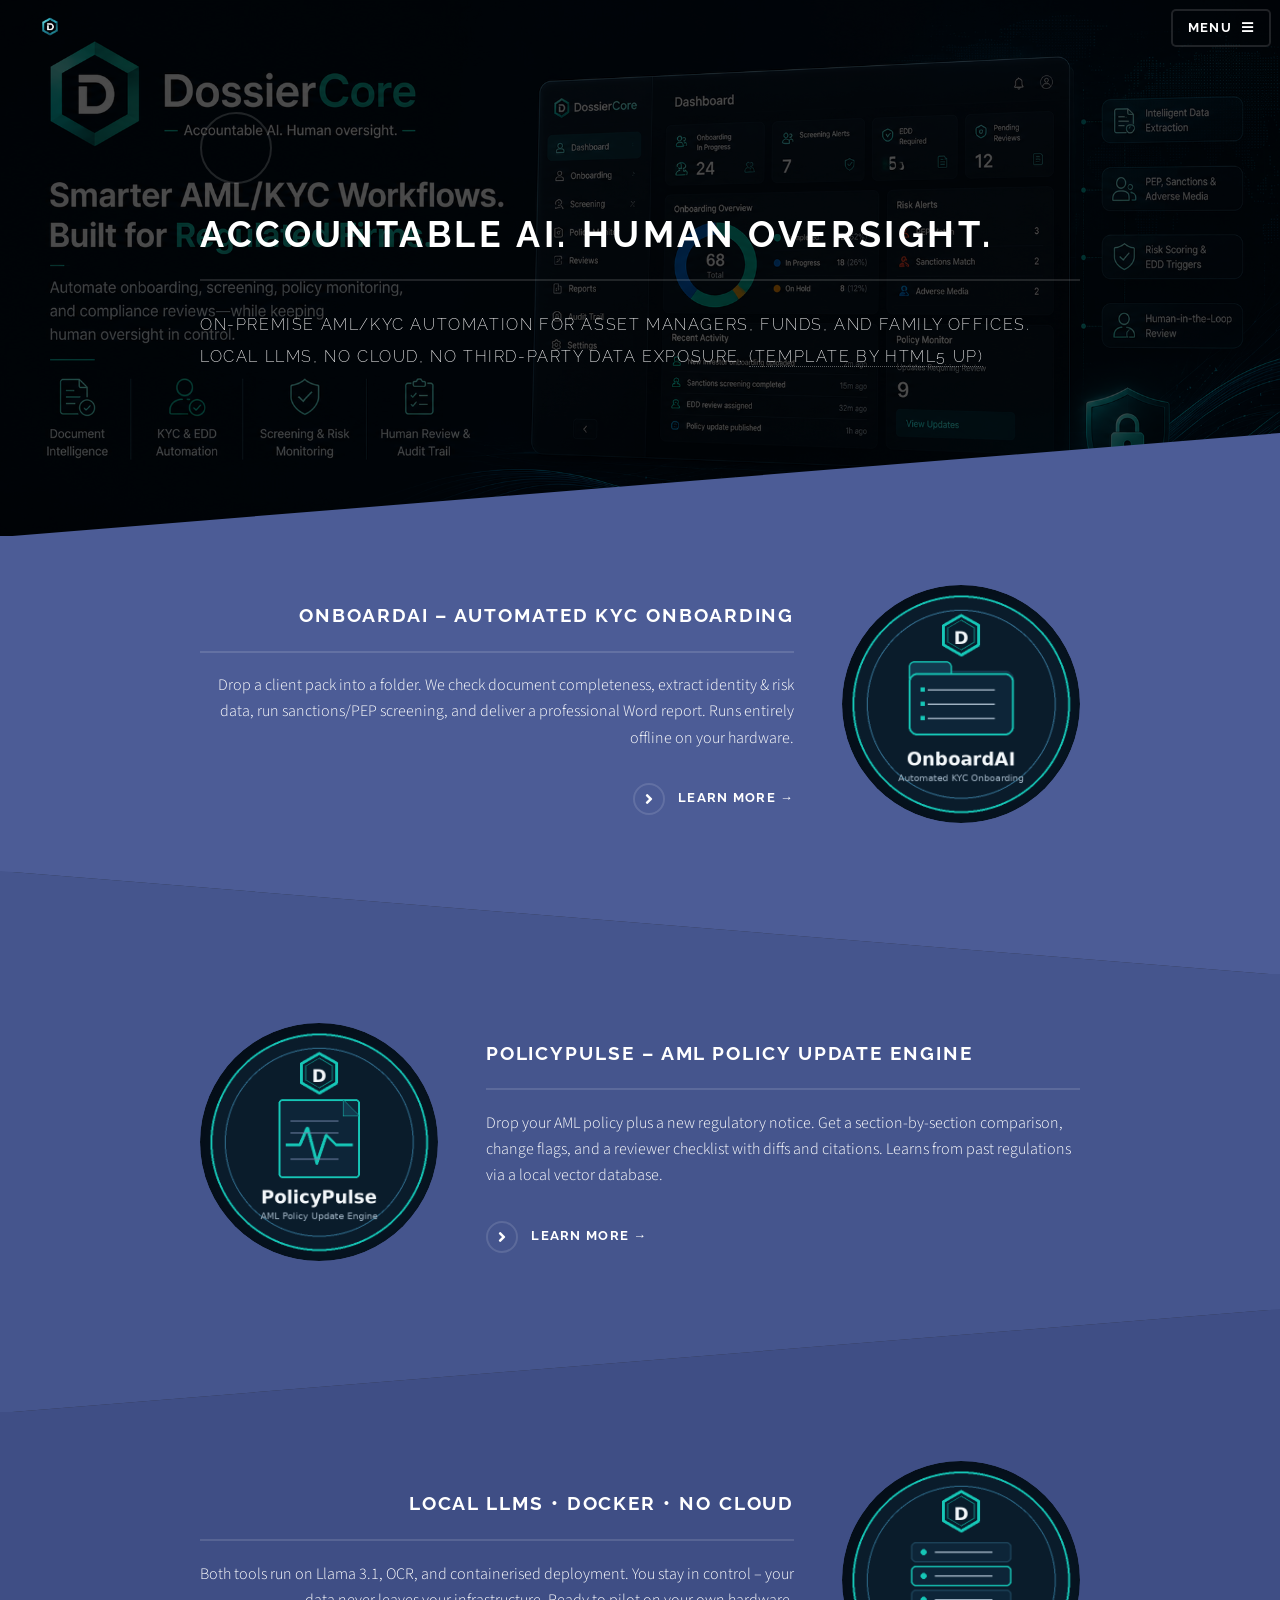
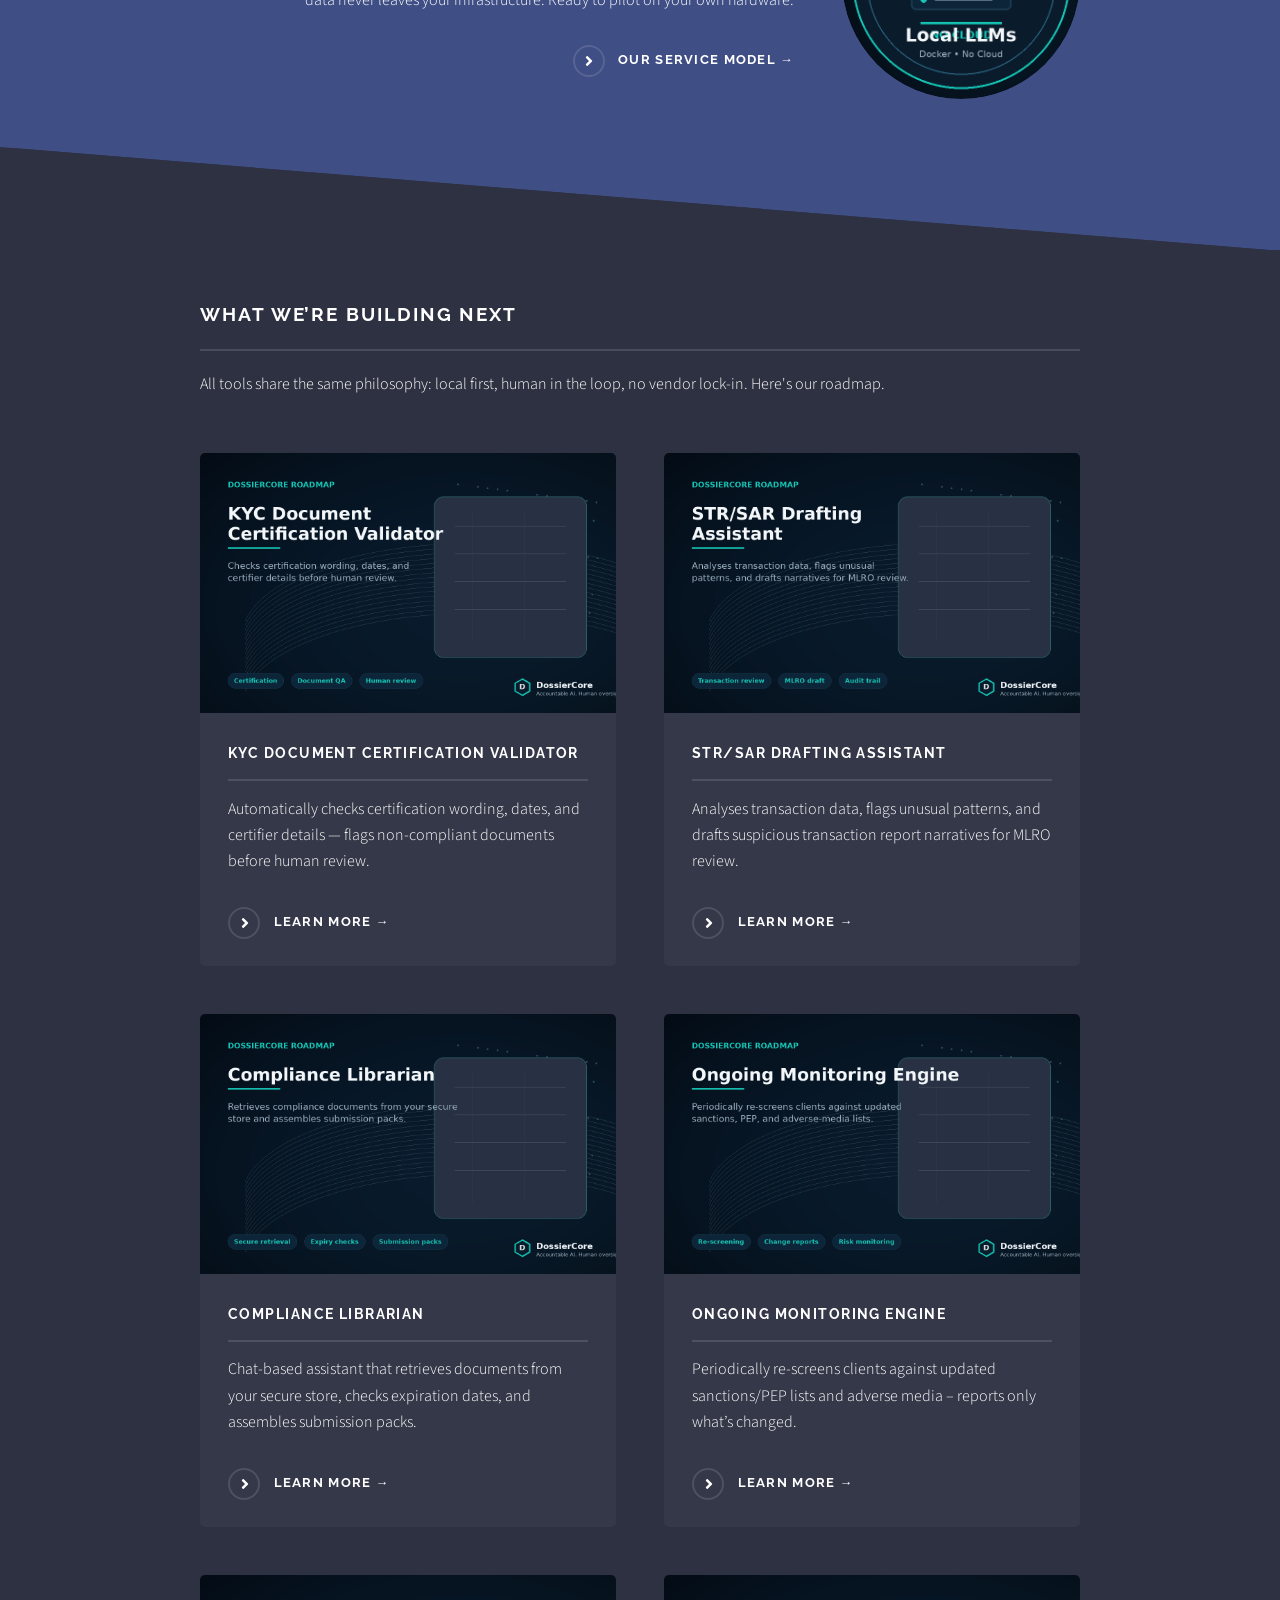
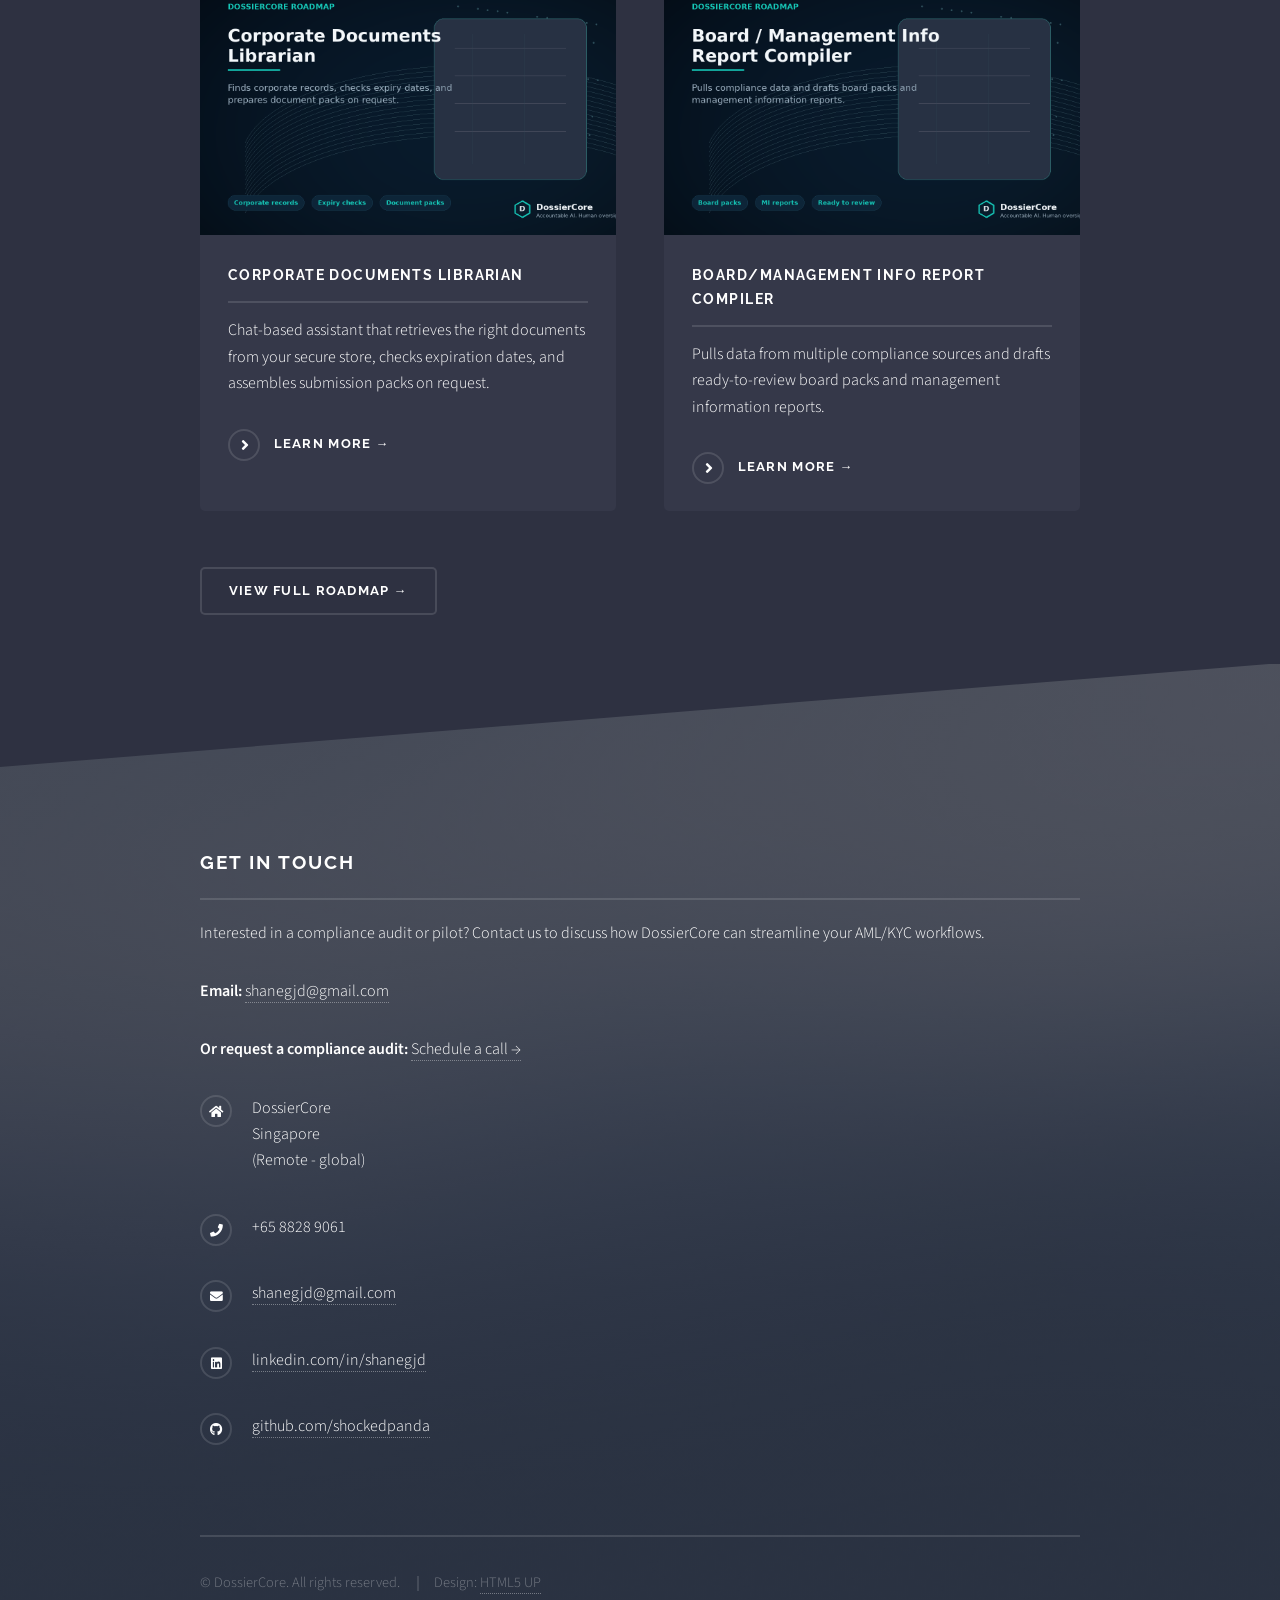
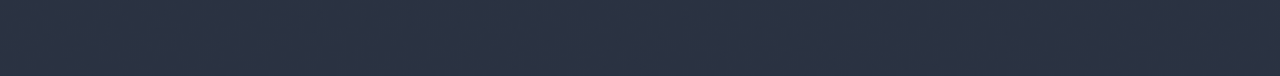
==== index.html @ 12f06e2b "added services, roadmap & images" ====
<!DOCTYPE HTML>
<!--
	Solid State by HTML5 UP
	html5up.net | @ajlkn
	Free for personal and commercial use under the CCA 3.0 license (html5up.net/license)
-->
<html>
	<head>
		<title>DossierCore – On‑Premise AML/KYC Compliance Automation</title>
		<meta charset="utf-8" />
		<meta name="viewport" content="width=device-width, initial-scale=1, user-scalable=no" />
		<link rel="stylesheet" href="assets/css/main.css" />
		<noscript><link rel="stylesheet" href="assets/css/noscript.css" /></noscript>
	</head>
	<body class="is-preload">

		<!-- Page Wrapper -->
			<div id="page-wrapper">

				<!-- Header -->
					<header id="header" class="alt">
						<h1>
							<a href="index.html">
								<img src="images/logo.png" alt="DossierCore" style="height: 40px; width: auto; vertical-align: middle;" />
							</a>
							</h1>
						<nav>
							<a href="#menu">Menu</a>
						</nav>
					</header>

				<!-- Menu -->
					<nav id="menu">
						<div class="inner">
							<h2>Menu</h2>
							<ul class="links">
								<li><a href="index.html">Home</a></li>
								<li><a href="generic.html">Generic</a></li>
								<li><a href="elements.html">Elements</a></li>
							</ul>
							<a href="#" class="close">Close</a>
						</div>
					</nav>

				<!-- Banner -->
					<section id="banner">
						<div class="inner">
							<div class="logo"><span class="icon fa-shield-alt"></span></div>
							<h2>Accountable AI. Human oversight.</h2>
							<p>On‑premise AML/KYC automation for asset managers, funds, and family offices. Local LLMs, no cloud, no third‑party data exposure. <a href="http://html5up.net">(Template by HTML5 UP)</a></p>
						</div>
					</section>

				<!-- Wrapper -->
					<section id="wrapper">

						<!-- One -->
							<section id="one" class="wrapper spotlight style1">
								<div class="inner">
									<a href="#" class="image"><img src="images/pic01.jpg" alt="" /></a>
									<div class="content">
										<h2 class="major">OnboardAI – Automated KYC Onboarding</h2>
										<p>Drop a client pack into a folder. We check document completeness, extract identity & risk data, run sanctions/PEP screening, and deliver a professional Word report. Runs entirely offline on your hardware.</p>
										<a href="#" class="special">Learn more →</a>
									</div>
								</div>
							</section>

						<!-- Two -->
							<section id="two" class="wrapper alt spotlight style2">
								<div class="inner">
									<a href="#" class="image"><img src="images/pic02.jpg" alt="" /></a>
									<div class="content">
										<h2 class="major">PolicyPulse – AML Policy Update Engine</h2>
										<p>Drop your AML policy plus a new regulatory notice. Get a section‑by‑section comparison, change flags, and a reviewer checklist with diffs and citations. Learns from past regulations via a local vector database.</p>
										<a href="#" class="special">Learn more →</a>
									</div>
								</div>
							</section>

						<!-- Three -->
							<section id="three" class="wrapper spotlight style3">
								<div class="inner">
									<a href="#" class="image"><img src="images/pic03.jpg" alt="" /></a>
									<div class="content">
										<h2 class="major">Local LLMs • Docker • No Cloud</h2>
										<p>Both tools run on Llama 3.1, OCR, and containerised deployment. You stay in control – your data never leaves your infrastructure. Ready to pilot on your own hardware.</p>
										<a href="#" class="special">Our service model →</a>
									</div>
								</div>
							</section>

						<!-- Four -->
							<section id="four" class="wrapper alt style1">
								<div class="inner">
									<h2 class="major">What we’re building next</h2>
									<p>All tools share the same philosophy: local first, human in the loop, no vendor lock‑in. Here's our roadmap.</p>
									<section class="features">
										<article>
											<a href="#" class="image"><img src="images/pic04.jpg" alt="KYC validator" /></a>
											<h3 class="major">KYC Document Certification Validator</h3>
											<p>Automatically checks certification wording, dates, and certifier details — flags non‑compliant documents before human review.</p>
											<a href="#" class="special">Learn more →</a>
										</article>
										<article>
											<a href="#" class="image"><img src="images/pic05.jpg" alt="STR assistant" /></a>
											<h3 class="major">STR/SAR Drafting Assistant</h3>
											<p>Analyses transaction data, flags unusual patterns, and drafts suspicious transaction report narratives for MLRO review.</p>
											<a href="#" class="special">Learn more →</a>
										</article>
										<article>
											<a href="#" class="image"><img src="images/pic06.jpg" alt="Compliance Librarian" /></a>
											<h3 class="major">Compliance Librarian</h3>
											<p>Chat‑based assistant that retrieves documents from your secure store, checks expiration dates, and assembles submission packs.</p>
											<a href="#" class="special">Learn more →</a>
										</article>
										<article>
											<a href="#" class="image"><img src="images/pic07.jpg" alt="Ongoing Monitoring" /></a>
											<h3 class="major">Ongoing Monitoring Engine</h3>
											<p>Periodically re‑screens clients against updated sanctions/PEP lists and adverse media – reports only what’s changed.</p>
											<a href="#" class="special">Learn more →</a>
										</article>
										<article>
											<a href="#" class="image"><img src="images/pic08.jpg" alt="Corporate Documents Librarian" /></a>
											<h3 class="major">Corporate Documents Librarian</h3>
											<p>Chat‑based assistant that retrieves the right documents from your secure store, checks expiration dates, and assembles submission packs on request.</p>
											<a href="#" class="special">Learn more →</a>
										</article>	
										<article>
											<a href="#" class="image"><img src="images/pic09.jpg" alt="Board/Management Info Report Compiler" /></a>
											<h3 class="major">Board/Management Info Report Compiler</h3>
											<p>Pulls data from multiple compliance sources and drafts ready‑to‑review board packs and management information reports.</p>
											<a href="#" class="special">Learn more →</a>
										</article>
									</section>
									<ul class="actions">
										<li><a href="roadmap.html" class="button">View full roadmap →</a></li>
									</ul>
								</div>
							</section>

					</section>

				<!-- Footer -->
					<section id="footer">
						<div class="inner">
							<h2 class="major">Get in touch</h2>
							<p>Interested in a compliance audit or pilot? Contact us to discuss how DossierCore can streamline your AML/KYC workflows.</p>
							
							<p><strong>Email:</strong> <a href="mailto:shanegjd@gmail.com">shanegjd@gmail.com</a></p>
							<p><strong>Or request a compliance audit:</strong> <a href="#">Schedule a call →</a></p>
							
							<ul class="contact">
								<li class="icon solid fa-home">
									DossierCore<br />
									Singapore<br />
									(Remote - global)
								</li>
								<li class="icon solid fa-phone">+65 8828 9061</li>
								<li class="icon solid fa-envelope"><a href="mailto:shanegjd@gmail.com">shanegjd@gmail.com</a></li>
								<li class="icon brands fa-linkedin"><a href="https://linkedin.com/in/shanegjd">linkedin.com/in/shanegjd</a></li>
								<li class="icon brands fa-github"><a href="https://github.com/shockedpanda">github.com/shockedpanda</a></li>
							</ul>
							
							<ul class="copyright">
								<li>&copy; DossierCore. All rights reserved.</li>
								<li>Design: <a href="http://html5up.net">HTML5 UP</a></li>
							</ul>
						</div>
					</section>

			</div>

		<!-- Scripts -->
			<script src="assets/js/jquery.min.js"></script>
			<script src="assets/js/jquery.scrollex.min.js"></script>
			<script src="assets/js/browser.min.js"></script>
			<script src="assets/js/breakpoints.min.js"></script>
			<script src="assets/js/util.js"></script>
			<script src="assets/js/main.js"></script>

	</body>
</html>
---- assets/css/main.css ----
@import url(fontawesome-all.min.css);
@import url("https://fonts.googleapis.com/css?family=Raleway:200,700|Source+Sans+Pro:300,600,300italic,600italic");

/*
	Solid State by HTML5 UP
	html5up.net | @ajlkn
	Free for personal and commercial use under the CCA 3.0 license (html5up.net/license)
*/

html, body, div, span, applet, object,
iframe, h1, h2, h3, h4, h5, h6, p, blockquote,
pre, a, abbr, acronym, address, big, cite,
code, del, dfn, em, img, ins, kbd, q, s, samp,
small, strike, strong, sub, sup, tt, var, b,
u, i, center, dl, dt, dd, ol, ul, li, fieldset,
form, label, legend, table, caption, tbody,
tfoot, thead, tr, th, td, article, aside,
canvas, details, embed, figure, figcaption,
footer, header, hgroup, menu, nav, output, ruby,
section, summary, time, mark, audio, video {
	margin: 0;
	padding: 0;
	border: 0;
	font-size: 100%;
	font: inherit;
	vertical-align: baseline;}

article, aside, details, figcaption, figure,
footer, header, hgroup, menu, nav, section {
	display: block;}

body {
	line-height: 1;
}

ol, ul {
	list-style: none;
}

blockquote, q {
	quotes: none;
}

	blockquote:before, blockquote:after, q:before, q:after {
		content: '';
		content: none;
	}

table {
	border-collapse: collapse;
	border-spacing: 0;
}

body {
	-webkit-text-size-adjust: none;
}

mark {
	background-color: transparent;
	color: inherit;
}

input::-moz-focus-inner {
	border: 0;
	padding: 0;
}

input, select, textarea {
	-moz-appearance: none;
	-webkit-appearance: none;
	-ms-appearance: none;
	appearance: none;
}

/* Basic */

	@-ms-viewport {
		width: device-width;
	}

	body {
		-ms-overflow-style: scrollbar;
	}

	@media screen and (max-width: 480px) {

		html, body {
			min-width: 320px;
		}

	}

	html {
		box-sizing: border-box;
	}

	*, *:before, *:after {
		box-sizing: inherit;
	}

	body {
		background-color: #2e3141;
		background-image: linear-gradient(to top, rgba(46, 49, 65, 0.8), rgba(46, 49, 65, 0.8)), url("../../images/bg.jpg");
		background-size: auto,
 cover;
		background-attachment: fixed,
 fixed;
		background-position: center,
 center;
	}

		body.is-preload *, body.is-preload *:before, body.is-preload *:after {
			-moz-animation: none !important;
			-webkit-animation: none !important;
			-ms-animation: none !important;
			animation: none !important;
			-moz-transition: none !important;
			-webkit-transition: none !important;
			-ms-transition: none !important;
			transition: none !important;
		}

/* Type */

	body, input, select, textarea {
		color: #ffffff;
		font-family: "Source Sans Pro", Helvetica, sans-serif;
		font-size: 16.5pt;
		font-weight: 300;
		line-height: 1.65;
	}

		@media screen and (max-width: 1680px) {

			body, input, select, textarea {
				font-size: 13pt;
			}

		}

		@media screen and (max-width: 1280px) {

			body, input, select, textarea {
				font-size: 12pt;
			}

		}

		@media screen and (max-width: 980px) {

			body, input, select, textarea {
				font-size: 12pt;
			}

		}

		@media screen and (max-width: 736px) {

			body, input, select, textarea {
				font-size: 12pt;
			}

		}

		@media screen and (max-width: 480px) {

			body, input, select, textarea {
				font-size: 12pt;
			}

		}

	a {
		-moz-transition: color 0.2s ease-in-out, border-bottom-color 0.2s ease-in-out;
		-webkit-transition: color 0.2s ease-in-out, border-bottom-color 0.2s ease-in-out;
		-ms-transition: color 0.2s ease-in-out, border-bottom-color 0.2s ease-in-out;
		transition: color 0.2s ease-in-out, border-bottom-color 0.2s ease-in-out;
		border-bottom: dotted 1px rgba(255, 255, 255, 0.35);
		color: #ffffff;
		text-decoration: none;
	}

		a:hover {
			border-bottom-color: transparent;
			color: #ffffff !important;
		}

		a.special:not(.button) {
			text-decoration: none;
			border-bottom: 0;
			display: block;
			font-family: Raleway, Helvetica, sans-serif;
			font-size: 0.8em;
			font-weight: 700;
			letter-spacing: 0.1em;
			margin: 0 0 2em 0;
			text-transform: uppercase;
		}

			a.special:not(.button):before {
				-moz-osx-font-smoothing: grayscale;
				-webkit-font-smoothing: antialiased;
				display: inline-block;
				font-style: normal;
				font-variant: normal;
				text-rendering: auto;
				line-height: 1;
				text-transform: none !important;
				font-family: 'Font Awesome 5 Free';
				font-weight: 900;
			}

			a.special:not(.button):before {
				-moz-transition: background-color 0.2s ease-in-out;
				-webkit-transition: background-color 0.2s ease-in-out;
				-ms-transition: background-color 0.2s ease-in-out;
				transition: background-color 0.2s ease-in-out;
				border-radius: 100%;
				border: solid 2px rgba(255, 255, 255, 0.125);
				content: '\f105';
				display: inline-block;
				font-size: 1.25em;
				height: 2em;
				line-height: 1.75em;
				margin-right: 0.85em;
				text-align: center;
				text-indent: 0.15em;
				vertical-align: middle;
				width: 2em;
			}

			a.special:not(.button):hover:before {
				background-color: rgba(255, 255, 255, 0.025);
			}

			a.special:not(.button):active:before {
				background-color: rgba(255, 255, 255, 0.075);
			}

	strong, b {
		color: #ffffff;
		font-weight: 600;
	}

	em, i {
		font-style: italic;
	}

	p {
		margin: 0 0 2em 0;
	}

	h1, h2, h3, h4, h5, h6 {
		color: #ffffff;
		font-family: Raleway, Helvetica, sans-serif;
		font-weight: 700;
		letter-spacing: 0.1em;
		margin: 0 0 1em 0;
		text-transform: uppercase;
	}

		h1 a, h2 a, h3 a, h4 a, h5 a, h6 a {
			color: inherit;
			text-decoration: none;
			border-bottom: 0;
		}

		h1 span, h2 span, h3 span, h4 span, h5 span, h6 span {
			font-weight: 200;
		}

		h1.major, h2.major, h3.major, h4.major, h5.major, h6.major {
			padding-bottom: 1em;
			border-bottom: solid 2px rgba(255, 255, 255, 0.125);
		}

	h2 {
		font-size: 1.2em;
	}

	h3 {
		font-size: 0.9em;
	}

	h4 {
		font-size: 0.7em;
	}

	h5 {
		font-size: 0.7em;
	}

	h6 {
		font-size: 0.7em;
	}

	@media screen and (max-width: 736px) {

		h2 {
			font-size: 1em;
		}

		h3 {
			font-size: 0.8em;
		}

	}

	sub {
		font-size: 0.8em;
		position: relative;
		top: 0.5em;
	}

	sup {
		font-size: 0.8em;
		position: relative;
		top: -0.5em;
	}

	blockquote {
		border-left: solid 4px rgba(255, 255, 255, 0.125);
		font-style: italic;
		margin: 0 0 2em 0;
		padding: 0.5em 0 0.5em 2em;
	}

	code {
		background: rgba(255, 255, 255, 0.025);
		border-radius: 5px;
		border: solid 2px rgba(255, 255, 255, 0.125);
		font-family: "Courier New", monospace;
		font-size: 0.9em;
		margin: 0 0.25em;
		padding: 0.25em 0.65em;
	}

	pre {
		-webkit-overflow-scrolling: touch;
		font-family: "Courier New", monospace;
		font-size: 0.9em;
		margin: 0 0 2em 0;
	}

		pre code {
			display: block;
			line-height: 1.75em;
			padding: 1em 1.5em;
			overflow-x: auto;
		}

	hr {
		border: 0;
		border-bottom: solid 2px rgba(255, 255, 255, 0.125);
		margin: 2.5em 0;
	}

		hr.major {
			margin: 4em 0;
		}

	.align-left {
		text-align: left;
	}

	.align-center {
		text-align: center;
	}

	.align-right {
		text-align: right;
	}

/* Row */

	.row {
		display: flex;
		flex-wrap: wrap;
		box-sizing: border-box;
		align-items: stretch;
	}

		.row > * {
			box-sizing: border-box;
		}

		.row.gtr-uniform > * > :last-child {
			margin-bottom: 0;
		}

		.row.aln-left {
			justify-content: flex-start;
		}

		.row.aln-center {
			justify-content: center;
		}

		.row.aln-right {
			justify-content: flex-end;
		}

		.row.aln-top {
			align-items: flex-start;
		}

		.row.aln-middle {
			align-items: center;
		}

		.row.aln-bottom {
			align-items: flex-end;
		}

		.row > .imp {
			order: -1;
		}

		.row > .col-1 {
			width: 8.33333%;
		}

		.row > .off-1 {
			margin-left: 8.33333%;
		}

		.row > .col-2 {
			width: 16.66667%;
		}

		.row > .off-2 {
			margin-left: 16.66667%;
		}

		.row > .col-3 {
			width: 25%;
		}

		.row > .off-3 {
			margin-left: 25%;
		}

		.row > .col-4 {
			width: 33.33333%;
		}

		.row > .off-4 {
			margin-left: 33.33333%;
		}

		.row > .col-5 {
			width: 41.66667%;
		}

		.row > .off-5 {
			margin-left: 41.66667%;
		}

		.row > .col-6 {
			width: 50%;
		}

		.row > .off-6 {
			margin-left: 50%;
		}

		.row > .col-7 {
			width: 58.33333%;
		}

		.row > .off-7 {
			margin-left: 58.33333%;
		}

		.row > .col-8 {
			width: 66.66667%;
		}

		.row > .off-8 {
			margin-left: 66.66667%;
		}

		.row > .col-9 {
			width: 75%;
		}

		.row > .off-9 {
			margin-left: 75%;
		}

		.row > .col-10 {
			width: 83.33333%;
		}

		.row > .off-10 {
			margin-left: 83.33333%;
		}

		.row > .col-11 {
			width: 91.66667%;
		}

		.row > .off-11 {
			margin-left: 91.66667%;
		}

		.row > .col-12 {
			width: 100%;
		}

		.row > .off-12 {
			margin-left: 100%;
		}

		.row.gtr-0 {
			margin-top: 0;
			margin-left: 0em;
		}

			.row.gtr-0 > * {
				padding: 0 0 0 0em;
			}

			.row.gtr-0.gtr-uniform {
				margin-top: 0em;
			}

				.row.gtr-0.gtr-uniform > * {
					padding-top: 0em;
				}

		.row.gtr-25 {
			margin-top: 0;
			margin-left: -0.4375em;
		}

			.row.gtr-25 > * {
				padding: 0 0 0 0.4375em;
			}

			.row.gtr-25.gtr-uniform {
				margin-top: -0.4375em;
			}

				.row.gtr-25.gtr-uniform > * {
					padding-top: 0.4375em;
				}

		.row.gtr-50 {
			margin-top: 0;
			margin-left: -0.875em;
		}

			.row.gtr-50 > * {
				padding: 0 0 0 0.875em;
			}

			.row.gtr-50.gtr-uniform {
				margin-top: -0.875em;
			}

				.row.gtr-50.gtr-uniform > * {
					padding-top: 0.875em;
				}

		.row {
			margin-top: 0;
			margin-left: -1.75em;
		}

			.row > * {
				padding: 0 0 0 1.75em;
			}

			.row.gtr-uniform {
				margin-top: -1.75em;
			}

				.row.gtr-uniform > * {
					padding-top: 1.75em;
				}

		.row.gtr-150 {
			margin-top: 0;
			margin-left: -2.625em;
		}

			.row.gtr-150 > * {
				padding: 0 0 0 2.625em;
			}

			.row.gtr-150.gtr-uniform {
				margin-top: -2.625em;
			}

				.row.gtr-150.gtr-uniform > * {
					padding-top: 2.625em;
				}

		.row.gtr-200 {
			margin-top: 0;
			margin-left: -3.5em;
		}

			.row.gtr-200 > * {
				padding: 0 0 0 3.5em;
			}

			.row.gtr-200.gtr-uniform {
				margin-top: -3.5em;
			}

				.row.gtr-200.gtr-uniform > * {
					padding-top: 3.5em;
				}

		@media screen and (max-width: 1680px) {

			.row {
				display: flex;
				flex-wrap: wrap;
				box-sizing: border-box;
				align-items: stretch;
			}

				.row > * {
					box-sizing: border-box;
				}

				.row.gtr-uniform > * > :last-child {
					margin-bottom: 0;
				}

				.row.aln-left {
					justify-content: flex-start;
				}

				.row.aln-center {
					justify-content: center;
				}

				.row.aln-right {
					justify-content: flex-end;
				}

				.row.aln-top {
					align-items: flex-start;
				}

				.row.aln-middle {
					align-items: center;
				}

				.row.aln-bottom {
					align-items: flex-end;
				}

				.row > .imp-xlarge {
					order: -1;
				}

				.row > .col-1-xlarge {
					width: 8.33333%;
				}

				.row > .off-1-xlarge {
					margin-left: 8.33333%;
				}

				.row > .col-2-xlarge {
					width: 16.66667%;
				}

				.row > .off-2-xlarge {
					margin-left: 16.66667%;
				}

				.row > .col-3-xlarge {
					width: 25%;
				}

				.row > .off-3-xlarge {
					margin-left: 25%;
				}

				.row > .col-4-xlarge {
					width: 33.33333%;
				}

				.row > .off-4-xlarge {
					margin-left: 33.33333%;
				}

				.row > .col-5-xlarge {
					width: 41.66667%;
				}

				.row > .off-5-xlarge {
					margin-left: 41.66667%;
				}

				.row > .col-6-xlarge {
					width: 50%;
				}

				.row > .off-6-xlarge {
					margin-left: 50%;
				}

				.row > .col-7-xlarge {
					width: 58.33333%;
				}

				.row > .off-7-xlarge {
					margin-left: 58.33333%;
				}

				.row > .col-8-xlarge {
					width: 66.66667%;
				}

				.row > .off-8-xlarge {
					margin-left: 66.66667%;
				}

				.row > .col-9-xlarge {
					width: 75%;
				}

				.row > .off-9-xlarge {
					margin-left: 75%;
				}

				.row > .col-10-xlarge {
					width: 83.33333%;
				}

				.row > .off-10-xlarge {
					margin-left: 83.33333%;
				}

				.row > .col-11-xlarge {
					width: 91.66667%;
				}

				.row > .off-11-xlarge {
					margin-left: 91.66667%;
				}

				.row > .col-12-xlarge {
					width: 100%;
				}

				.row > .off-12-xlarge {
					margin-left: 100%;
				}

				.row.gtr-0 {
					margin-top: 0;
					margin-left: 0em;
				}

					.row.gtr-0 > * {
						padding: 0 0 0 0em;
					}

					.row.gtr-0.gtr-uniform {
						margin-top: 0em;
					}

						.row.gtr-0.gtr-uniform > * {
							padding-top: 0em;
						}

				.row.gtr-25 {
					margin-top: 0;
					margin-left: -0.4375em;
				}

					.row.gtr-25 > * {
						padding: 0 0 0 0.4375em;
					}

					.row.gtr-25.gtr-uniform {
						margin-top: -0.4375em;
					}

						.row.gtr-25.gtr-uniform > * {
							padding-top: 0.4375em;
						}

				.row.gtr-50 {
					margin-top: 0;
					margin-left: -0.875em;
				}

					.row.gtr-50 > * {
						padding: 0 0 0 0.875em;
					}

					.row.gtr-50.gtr-uniform {
						margin-top: -0.875em;
					}

						.row.gtr-50.gtr-uniform > * {
							padding-top: 0.875em;
						}

				.row {
					margin-top: 0;
					margin-left: -1.75em;
				}

					.row > * {
						padding: 0 0 0 1.75em;
					}

					.row.gtr-uniform {
						margin-top: -1.75em;
					}

						.row.gtr-uniform > * {
							padding-top: 1.75em;
						}

				.row.gtr-150 {
					margin-top: 0;
					margin-left: -2.625em;
				}

					.row.gtr-150 > * {
						padding: 0 0 0 2.625em;
					}

					.row.gtr-150.gtr-uniform {
						margin-top: -2.625em;
					}

						.row.gtr-150.gtr-uniform > * {
							padding-top: 2.625em;
						}

				.row.gtr-200 {
					margin-top: 0;
					margin-left: -3.5em;
				}

					.row.gtr-200 > * {
						padding: 0 0 0 3.5em;
					}

					.row.gtr-200.gtr-uniform {
						margin-top: -3.5em;
					}

						.row.gtr-200.gtr-uniform > * {
							padding-top: 3.5em;
						}

		}

		@media screen and (max-width: 1280px) {

			.row {
				display: flex;
				flex-wrap: wrap;
				box-sizing: border-box;
				align-items: stretch;
			}

				.row > * {
					box-sizing: border-box;
				}

				.row.gtr-uniform > * > :last-child {
					margin-bottom: 0;
				}

				.row.aln-left {
					justify-content: flex-start;
				}

				.row.aln-center {
					justify-content: center;
				}

				.row.aln-right {
					justify-content: flex-end;
				}

				.row.aln-top {
					align-items: flex-start;
				}

				.row.aln-middle {
					align-items: center;
				}

				.row.aln-bottom {
					align-items: flex-end;
				}

				.row > .imp-large {
					order: -1;
				}

				.row > .col-1-large {
					width: 8.33333%;
				}

				.row > .off-1-large {
					margin-left: 8.33333%;
				}

				.row > .col-2-large {
					width: 16.66667%;
				}

				.row > .off-2-large {
					margin-left: 16.66667%;
				}

				.row > .col-3-large {
					width: 25%;
				}

				.row > .off-3-large {
					margin-left: 25%;
				}

				.row > .col-4-large {
					width: 33.33333%;
				}

				.row > .off-4-large {
					margin-left: 33.33333%;
				}

				.row > .col-5-large {
					width: 41.66667%;
				}

				.row > .off-5-large {
					margin-left: 41.66667%;
				}

				.row > .col-6-large {
					width: 50%;
				}

				.row > .off-6-large {
					margin-left: 50%;
				}

				.row > .col-7-large {
					width: 58.33333%;
				}

				.row > .off-7-large {
					margin-left: 58.33333%;
				}

				.row > .col-8-large {
					width: 66.66667%;
				}

				.row > .off-8-large {
					margin-left: 66.66667%;
				}

				.row > .col-9-large {
					width: 75%;
				}

				.row > .off-9-large {
					margin-left: 75%;
				}

				.row > .col-10-large {
					width: 83.33333%;
				}

				.row > .off-10-large {
					margin-left: 83.33333%;
				}

				.row > .col-11-large {
					width: 91.66667%;
				}

				.row > .off-11-large {
					margin-left: 91.66667%;
				}

				.row > .col-12-large {
					width: 100%;
				}

				.row > .off-12-large {
					margin-left: 100%;
				}

				.row.gtr-0 {
					margin-top: 0;
					margin-left: 0em;
				}

					.row.gtr-0 > * {
						padding: 0 0 0 0em;
					}

					.row.gtr-0.gtr-uniform {
						margin-top: 0em;
					}

						.row.gtr-0.gtr-uniform > * {
							padding-top: 0em;
						}

				.row.gtr-25 {
					margin-top: 0;
					margin-left: -0.4375em;
				}

					.row.gtr-25 > * {
						padding: 0 0 0 0.4375em;
					}

					.row.gtr-25.gtr-uniform {
						margin-top: -0.4375em;
					}

						.row.gtr-25.gtr-uniform > * {
							padding-top: 0.4375em;
						}

				.row.gtr-50 {
					margin-top: 0;
					margin-left: -0.875em;
				}

					.row.gtr-50 > * {
						padding: 0 0 0 0.875em;
					}

					.row.gtr-50.gtr-uniform {
						margin-top: -0.875em;
					}

						.row.gtr-50.gtr-uniform > * {
							padding-top: 0.875em;
						}

				.row {
					margin-top: 0;
					margin-left: -1.75em;
				}

					.row > * {
						padding: 0 0 0 1.75em;
					}

					.row.gtr-uniform {
						margin-top: -1.75em;
					}

						.row.gtr-uniform > * {
							padding-top: 1.75em;
						}

				.row.gtr-150 {
					margin-top: 0;
					margin-left: -2.625em;
				}

					.row.gtr-150 > * {
						padding: 0 0 0 2.625em;
					}

					.row.gtr-150.gtr-uniform {
						margin-top: -2.625em;
					}

						.row.gtr-150.gtr-uniform > * {
							padding-top: 2.625em;
						}

				.row.gtr-200 {
					margin-top: 0;
					margin-left: -3.5em;
				}

					.row.gtr-200 > * {
						padding: 0 0 0 3.5em;
					}

					.row.gtr-200.gtr-uniform {
						margin-top: -3.5em;
					}

						.row.gtr-200.gtr-uniform > * {
							padding-top: 3.5em;
						}

		}

		@media screen and (max-width: 980px) {

			.row {
				display: flex;
				flex-wrap: wrap;
				box-sizing: border-box;
				align-items: stretch;
			}

				.row > * {
					box-sizing: border-box;
				}

				.row.gtr-uniform > * > :last-child {
					margin-bottom: 0;
				}

				.row.aln-left {
					justify-content: flex-start;
				}

				.row.aln-center {
					justify-content: center;
				}

				.row.aln-right {
					justify-content: flex-end;
				}

				.row.aln-top {
					align-items: flex-start;
				}

				.row.aln-middle {
					align-items: center;
				}

				.row.aln-bottom {
					align-items: flex-end;
				}

				.row > .imp-medium {
					order: -1;
				}

				.row > .col-1-medium {
					width: 8.33333%;
				}

				.row > .off-1-medium {
					margin-left: 8.33333%;
				}

				.row > .col-2-medium {
					width: 16.66667%;
				}

				.row > .off-2-medium {
					margin-left: 16.66667%;
				}

				.row > .col-3-medium {
					width: 25%;
				}

				.row > .off-3-medium {
					margin-left: 25%;
				}

				.row > .col-4-medium {
					width: 33.33333%;
				}

				.row > .off-4-medium {
					margin-left: 33.33333%;
				}

				.row > .col-5-medium {
					width: 41.66667%;
				}

				.row > .off-5-medium {
					margin-left: 41.66667%;
				}

				.row > .col-6-medium {
					width: 50%;
				}

				.row > .off-6-medium {
					margin-left: 50%;
				}

				.row > .col-7-medium {
					width: 58.33333%;
				}

				.row > .off-7-medium {
					margin-left: 58.33333%;
				}

				.row > .col-8-medium {
					width: 66.66667%;
				}

				.row > .off-8-medium {
					margin-left: 66.66667%;
				}

				.row > .col-9-medium {
					width: 75%;
				}

				.row > .off-9-medium {
					margin-left: 75%;
				}

				.row > .col-10-medium {
					width: 83.33333%;
				}

				.row > .off-10-medium {
					margin-left: 83.33333%;
				}

				.row > .col-11-medium {
					width: 91.66667%;
				}

				.row > .off-11-medium {
					margin-left: 91.66667%;
				}

				.row > .col-12-medium {
					width: 100%;
				}

				.row > .off-12-medium {
					margin-left: 100%;
				}

				.row.gtr-0 {
					margin-top: 0;
					margin-left: 0em;
				}

					.row.gtr-0 > * {
						padding: 0 0 0 0em;
					}

					.row.gtr-0.gtr-uniform {
						margin-top: 0em;
					}

						.row.gtr-0.gtr-uniform > * {
							padding-top: 0em;
						}

				.row.gtr-25 {
					margin-top: 0;
					margin-left: -0.4375em;
				}

					.row.gtr-25 > * {
						padding: 0 0 0 0.4375em;
					}

					.row.gtr-25.gtr-uniform {
						margin-top: -0.4375em;
					}

						.row.gtr-25.gtr-uniform > * {
							padding-top: 0.4375em;
						}

				.row.gtr-50 {
					margin-top: 0;
					margin-left: -0.875em;
				}

					.row.gtr-50 > * {
						padding: 0 0 0 0.875em;
					}

					.row.gtr-50.gtr-uniform {
						margin-top: -0.875em;
					}

						.row.gtr-50.gtr-uniform > * {
							padding-top: 0.875em;
						}

				.row {
					margin-top: 0;
					margin-left: -1.75em;
				}

					.row > * {
						padding: 0 0 0 1.75em;
					}

					.row.gtr-uniform {
						margin-top: -1.75em;
					}

						.row.gtr-uniform > * {
							padding-top: 1.75em;
						}

				.row.gtr-150 {
					margin-top: 0;
					margin-left: -2.625em;
				}

					.row.gtr-150 > * {
						padding: 0 0 0 2.625em;
					}

					.row.gtr-150.gtr-uniform {
						margin-top: -2.625em;
					}

						.row.gtr-150.gtr-uniform > * {
							padding-top: 2.625em;
						}

				.row.gtr-200 {
					margin-top: 0;
					margin-left: -3.5em;
				}

					.row.gtr-200 > * {
						padding: 0 0 0 3.5em;
					}

					.row.gtr-200.gtr-uniform {
						margin-top: -3.5em;
					}

						.row.gtr-200.gtr-uniform > * {
							padding-top: 3.5em;
						}

		}

		@media screen and (max-width: 736px) {

			.row {
				display: flex;
				flex-wrap: wrap;
				box-sizing: border-box;
				align-items: stretch;
			}

				.row > * {
					box-sizing: border-box;
				}

				.row.gtr-uniform > * > :last-child {
					margin-bottom: 0;
				}

				.row.aln-left {
					justify-content: flex-start;
				}

				.row.aln-center {
					justify-content: center;
				}

				.row.aln-right {
					justify-content: flex-end;
				}

				.row.aln-top {
					align-items: flex-start;
				}

				.row.aln-middle {
					align-items: center;
				}

				.row.aln-bottom {
					align-items: flex-end;
				}

				.row > .imp-small {
					order: -1;
				}

				.row > .col-1-small {
					width: 8.33333%;
				}

				.row > .off-1-small {
					margin-left: 8.33333%;
				}

				.row > .col-2-small {
					width: 16.66667%;
				}

				.row > .off-2-small {
					margin-left: 16.66667%;
				}

				.row > .col-3-small {
					width: 25%;
				}

				.row > .off-3-small {
					margin-left: 25%;
				}

				.row > .col-4-small {
					width: 33.33333%;
				}

				.row > .off-4-small {
					margin-left: 33.33333%;
				}

				.row > .col-5-small {
					width: 41.66667%;
				}

				.row > .off-5-small {
					margin-left: 41.66667%;
				}

				.row > .col-6-small {
					width: 50%;
				}

				.row > .off-6-small {
					margin-left: 50%;
				}

				.row > .col-7-small {
					width: 58.33333%;
				}

				.row > .off-7-small {
					margin-left: 58.33333%;
				}

				.row > .col-8-small {
					width: 66.66667%;
				}

				.row > .off-8-small {
					margin-left: 66.66667%;
				}

				.row > .col-9-small {
					width: 75%;
				}

				.row > .off-9-small {
					margin-left: 75%;
				}

				.row > .col-10-small {
					width: 83.33333%;
				}

				.row > .off-10-small {
					margin-left: 83.33333%;
				}

				.row > .col-11-small {
					width: 91.66667%;
				}

				.row > .off-11-small {
					margin-left: 91.66667%;
				}

				.row > .col-12-small {
					width: 100%;
				}

				.row > .off-12-small {
					margin-left: 100%;
				}

				.row.gtr-0 {
					margin-top: 0;
					margin-left: 0em;
				}

					.row.gtr-0 > * {
						padding: 0 0 0 0em;
					}

					.row.gtr-0.gtr-uniform {
						margin-top: 0em;
					}

						.row.gtr-0.gtr-uniform > * {
							padding-top: 0em;
						}

				.row.gtr-25 {
					margin-top: 0;
					margin-left: -0.3125em;
				}

					.row.gtr-25 > * {
						padding: 0 0 0 0.3125em;
					}

					.row.gtr-25.gtr-uniform {
						margin-top: -0.3125em;
					}

						.row.gtr-25.gtr-uniform > * {
							padding-top: 0.3125em;
						}

				.row.gtr-50 {
					margin-top: 0;
					margin-left: -0.625em;
				}

					.row.gtr-50 > * {
						padding: 0 0 0 0.625em;
					}

					.row.gtr-50.gtr-uniform {
						margin-top: -0.625em;
					}

						.row.gtr-50.gtr-uniform > * {
							padding-top: 0.625em;
						}

				.row {
					margin-top: 0;
					margin-left: -1.25em;
				}

					.row > * {
						padding: 0 0 0 1.25em;
					}

					.row.gtr-uniform {
						margin-top: -1.25em;
					}

						.row.gtr-uniform > * {
							padding-top: 1.25em;
						}

				.row.gtr-150 {
					margin-top: 0;
					margin-left: -1.875em;
				}

					.row.gtr-150 > * {
						padding: 0 0 0 1.875em;
					}

					.row.gtr-150.gtr-uniform {
						margin-top: -1.875em;
					}

						.row.gtr-150.gtr-uniform > * {
							padding-top: 1.875em;
						}

				.row.gtr-200 {
					margin-top: 0;
					margin-left: -2.5em;
				}

					.row.gtr-200 > * {
						padding: 0 0 0 2.5em;
					}

					.row.gtr-200.gtr-uniform {
						margin-top: -2.5em;
					}

						.row.gtr-200.gtr-uniform > * {
							padding-top: 2.5em;
						}

		}

		@media screen and (max-width: 480px) {

			.row {
				display: flex;
				flex-wrap: wrap;
				box-sizing: border-box;
				align-items: stretch;
			}

				.row > * {
					box-sizing: border-box;
				}

				.row.gtr-uniform > * > :last-child {
					margin-bottom: 0;
				}

				.row.aln-left {
					justify-content: flex-start;
				}

				.row.aln-center {
					justify-content: center;
				}

				.row.aln-right {
					justify-content: flex-end;
				}

				.row.aln-top {
					align-items: flex-start;
				}

				.row.aln-middle {
					align-items: center;
				}

				.row.aln-bottom {
					align-items: flex-end;
				}

				.row > .imp-xsmall {
					order: -1;
				}

				.row > .col-1-xsmall {
					width: 8.33333%;
				}

				.row > .off-1-xsmall {
					margin-left: 8.33333%;
				}

				.row > .col-2-xsmall {
					width: 16.66667%;
				}

				.row > .off-2-xsmall {
					margin-left: 16.66667%;
				}

				.row > .col-3-xsmall {
					width: 25%;
				}

				.row > .off-3-xsmall {
					margin-left: 25%;
				}

				.row > .col-4-xsmall {
					width: 33.33333%;
				}

				.row > .off-4-xsmall {
					margin-left: 33.33333%;
				}

				.row > .col-5-xsmall {
					width: 41.66667%;
				}

				.row > .off-5-xsmall {
					margin-left: 41.66667%;
				}

				.row > .col-6-xsmall {
					width: 50%;
				}

				.row > .off-6-xsmall {
					margin-left: 50%;
				}

				.row > .col-7-xsmall {
					width: 58.33333%;
				}

				.row > .off-7-xsmall {
					margin-left: 58.33333%;
				}

				.row > .col-8-xsmall {
					width: 66.66667%;
				}

				.row > .off-8-xsmall {
					margin-left: 66.66667%;
				}

				.row > .col-9-xsmall {
					width: 75%;
				}

				.row > .off-9-xsmall {
					margin-left: 75%;
				}

				.row > .col-10-xsmall {
					width: 83.33333%;
				}

				.row > .off-10-xsmall {
					margin-left: 83.33333%;
				}

				.row > .col-11-xsmall {
					width: 91.66667%;
				}

				.row > .off-11-xsmall {
					margin-left: 91.66667%;
				}

				.row > .col-12-xsmall {
					width: 100%;
				}

				.row > .off-12-xsmall {
					margin-left: 100%;
				}

				.row.gtr-0 {
					margin-top: 0;
					margin-left: 0em;
				}

					.row.gtr-0 > * {
						padding: 0 0 0 0em;
					}

					.row.gtr-0.gtr-uniform {
						margin-top: 0em;
					}

						.row.gtr-0.gtr-uniform > * {
							padding-top: 0em;
						}

				.row.gtr-25 {
					margin-top: 0;
					margin-left: -0.3125em;
				}

					.row.gtr-25 > * {
						padding: 0 0 0 0.3125em;
					}

					.row.gtr-25.gtr-uniform {
						margin-top: -0.3125em;
					}

						.row.gtr-25.gtr-uniform > * {
							padding-top: 0.3125em;
						}

				.row.gtr-50 {
					margin-top: 0;
					margin-left: -0.625em;
				}

					.row.gtr-50 > * {
						padding: 0 0 0 0.625em;
					}

					.row.gtr-50.gtr-uniform {
						margin-top: -0.625em;
					}

						.row.gtr-50.gtr-uniform > * {
							padding-top: 0.625em;
						}

				.row {
					margin-top: 0;
					margin-left: -1.25em;
				}

					.row > * {
						padding: 0 0 0 1.25em;
					}

					.row.gtr-uniform {
						margin-top: -1.25em;
					}

						.row.gtr-uniform > * {
							padding-top: 1.25em;
						}

				.row.gtr-150 {
					margin-top: 0;
					margin-left: -1.875em;
				}

					.row.gtr-150 > * {
						padding: 0 0 0 1.875em;
					}

					.row.gtr-150.gtr-uniform {
						margin-top: -1.875em;
					}

						.row.gtr-150.gtr-uniform > * {
							padding-top: 1.875em;
						}

				.row.gtr-200 {
					margin-top: 0;
					margin-left: -2.5em;
				}

					.row.gtr-200 > * {
						padding: 0 0 0 2.5em;
					}

					.row.gtr-200.gtr-uniform {
						margin-top: -2.5em;
					}

						.row.gtr-200.gtr-uniform > * {
							padding-top: 2.5em;
						}

		}

		@media screen and (max-width: 360px) {

			.row {
				display: flex;
				flex-wrap: wrap;
				box-sizing: border-box;
				align-items: stretch;
			}

				.row > * {
					box-sizing: border-box;
				}

				.row.gtr-uniform > * > :last-child {
					margin-bottom: 0;
				}

				.row.aln-left {
					justify-content: flex-start;
				}

				.row.aln-center {
					justify-content: center;
				}

				.row.aln-right {
					justify-content: flex-end;
				}

				.row.aln-top {
					align-items: flex-start;
				}

				.row.aln-middle {
					align-items: center;
				}

				.row.aln-bottom {
					align-items: flex-end;
				}

				.row > .imp-xxsmall {
					order: -1;
				}

				.row > .col-1-xxsmall {
					width: 8.33333%;
				}

				.row > .off-1-xxsmall {
					margin-left: 8.33333%;
				}

				.row > .col-2-xxsmall {
					width: 16.66667%;
				}

				.row > .off-2-xxsmall {
					margin-left: 16.66667%;
				}

				.row > .col-3-xxsmall {
					width: 25%;
				}

				.row > .off-3-xxsmall {
					margin-left: 25%;
				}

				.row > .col-4-xxsmall {
					width: 33.33333%;
				}

				.row > .off-4-xxsmall {
					margin-left: 33.33333%;
				}

				.row > .col-5-xxsmall {
					width: 41.66667%;
				}

				.row > .off-5-xxsmall {
					margin-left: 41.66667%;
				}

				.row > .col-6-xxsmall {
					width: 50%;
				}

				.row > .off-6-xxsmall {
					margin-left: 50%;
				}

				.row > .col-7-xxsmall {
					width: 58.33333%;
				}

				.row > .off-7-xxsmall {
					margin-left: 58.33333%;
				}

				.row > .col-8-xxsmall {
					width: 66.66667%;
				}

				.row > .off-8-xxsmall {
					margin-left: 66.66667%;
				}

				.row > .col-9-xxsmall {
					width: 75%;
				}

				.row > .off-9-xxsmall {
					margin-left: 75%;
				}

				.row > .col-10-xxsmall {
					width: 83.33333%;
				}

				.row > .off-10-xxsmall {
					margin-left: 83.33333%;
				}

				.row > .col-11-xxsmall {
					width: 91.66667%;
				}

				.row > .off-11-xxsmall {
					margin-left: 91.66667%;
				}

				.row > .col-12-xxsmall {
					width: 100%;
				}

				.row > .off-12-xxsmall {
					margin-left: 100%;
				}

				.row.gtr-0 {
					margin-top: 0;
					margin-left: 0em;
				}

					.row.gtr-0 > * {
						padding: 0 0 0 0em;
					}

					.row.gtr-0.gtr-uniform {
						margin-top: 0em;
					}

						.row.gtr-0.gtr-uniform > * {
							padding-top: 0em;
						}

				.row.gtr-25 {
					margin-top: 0;
					margin-left: -0.3125em;
				}

					.row.gtr-25 > * {
						padding: 0 0 0 0.3125em;
					}

					.row.gtr-25.gtr-uniform {
						margin-top: -0.3125em;
					}

						.row.gtr-25.gtr-uniform > * {
							padding-top: 0.3125em;
						}

				.row.gtr-50 {
					margin-top: 0;
					margin-left: -0.625em;
				}

					.row.gtr-50 > * {
						padding: 0 0 0 0.625em;
					}

					.row.gtr-50.gtr-uniform {
						margin-top: -0.625em;
					}

						.row.gtr-50.gtr-uniform > * {
							padding-top: 0.625em;
						}

				.row {
					margin-top: 0;
					margin-left: -1.25em;
				}

					.row > * {
						padding: 0 0 0 1.25em;
					}

					.row.gtr-uniform {
						margin-top: -1.25em;
					}

						.row.gtr-uniform > * {
							padding-top: 1.25em;
						}

				.row.gtr-150 {
					margin-top: 0;
					margin-left: -1.875em;
				}

					.row.gtr-150 > * {
						padding: 0 0 0 1.875em;
					}

					.row.gtr-150.gtr-uniform {
						margin-top: -1.875em;
					}

						.row.gtr-150.gtr-uniform > * {
							padding-top: 1.875em;
						}

				.row.gtr-200 {
					margin-top: 0;
					margin-left: -2.5em;
				}

					.row.gtr-200 > * {
						padding: 0 0 0 2.5em;
					}

					.row.gtr-200.gtr-uniform {
						margin-top: -2.5em;
					}

						.row.gtr-200.gtr-uniform > * {
							padding-top: 2.5em;
						}

		}

/* Section/Article */

	section.special, article.special {
		text-align: center;
	}

/* Form */

	form {
		margin: 0 0 2em 0;
	}

		form > :last-child {
			margin-bottom: 0;
		}

		form > .fields {
			display: -moz-flex;
			display: -webkit-flex;
			display: -ms-flex;
			display: flex;
			-moz-flex-wrap: wrap;
			-webkit-flex-wrap: wrap;
			-ms-flex-wrap: wrap;
			flex-wrap: wrap;
			width: calc(100% + 3em);
			margin: -1.5em 0 2em -1.5em;
		}

			form > .fields > .field {
				-moz-flex-grow: 0;
				-webkit-flex-grow: 0;
				-ms-flex-grow: 0;
				flex-grow: 0;
				-moz-flex-shrink: 0;
				-webkit-flex-shrink: 0;
				-ms-flex-shrink: 0;
				flex-shrink: 0;
				padding: 1.5em 0 0 1.5em;
				width: calc(100% - 1.5em);
			}

				form > .fields > .field.half {
					width: calc(50% - 0.75em);
				}

				form > .fields > .field.third {
					width: calc(100%/3 - 0.5em);
				}

				form > .fields > .field.quarter {
					width: calc(25% - 0.375em);
				}

		@media screen and (max-width: 480px) {

			form > .fields {
				width: calc(100% + 3em);
				margin: -1.5em 0 2em -1.5em;
			}

				form > .fields > .field {
					padding: 1.5em 0 0 1.5em;
					width: calc(100% - 1.5em);
				}

					form > .fields > .field.half {
						width: calc(100% - 1.5em);
					}

					form > .fields > .field.third {
						width: calc(100% - 1.5em);
					}

					form > .fields > .field.quarter {
						width: calc(100% - 1.5em);
					}

		}

	label {
		color: #ffffff;
		display: block;
		font-family: Raleway, Helvetica, sans-serif;
		font-size: 0.8em;
		font-weight: 700;
		letter-spacing: 0.1em;
		margin: 0 0 0.7em 0;
		text-transform: uppercase;
	}

	input[type="text"],
	input[type="password"],
	input[type="email"],
	input[type="tel"],
	select,
	textarea {
		-moz-appearance: none;
		-webkit-appearance: none;
		-ms-appearance: none;
		appearance: none;
		background: rgba(255, 255, 255, 0.025);
		border-radius: 5px;
		border: none;
		border: solid 2px rgba(255, 255, 255, 0.125);
		color: inherit;
		display: block;
		outline: 0;
		padding: 0 1em;
		text-decoration: none;
		width: 100%;
	}

		input[type="text"]:invalid,
		input[type="password"]:invalid,
		input[type="email"]:invalid,
		input[type="tel"]:invalid,
		select:invalid,
		textarea:invalid {
			box-shadow: none;
		}

		input[type="text"]:focus,
		input[type="password"]:focus,
		input[type="email"]:focus,
		input[type="tel"]:focus,
		select:focus,
		textarea:focus {
			border-color: #5b6ba6;
		}

	select {
		background-image: url("data:image/svg+xml;charset=utf8,%3Csvg xmlns='http://www.w3.org/2000/svg' width='40' height='40' preserveAspectRatio='none' viewBox='0 0 40 40'%3E%3Cpath d='M9.4,12.3l10.4,10.4l10.4-10.4c0.2-0.2,0.5-0.4,0.9-0.4c0.3,0,0.6,0.1,0.9,0.4l3.3,3.3c0.2,0.2,0.4,0.5,0.4,0.9 c0,0.4-0.1,0.6-0.4,0.9L20.7,31.9c-0.2,0.2-0.5,0.4-0.9,0.4c-0.3,0-0.6-0.1-0.9-0.4L4.3,17.3c-0.2-0.2-0.4-0.5-0.4-0.9 c0-0.4,0.1-0.6,0.4-0.9l3.3-3.3c0.2-0.2,0.5-0.4,0.9-0.4S9.1,12.1,9.4,12.3z' fill='rgba(255, 255, 255, 0.125)' /%3E%3C/svg%3E");
		background-size: 1.25rem;
		background-repeat: no-repeat;
		background-position: calc(100% - 1rem) center;
		height: 2.75em;
		padding-right: 2.75em;
		text-overflow: ellipsis;
	}

		select option {
			color: #ffffff;
			background: #2e3141;
		}

		select:focus::-ms-value {
			background-color: transparent;
		}

		select::-ms-expand {
			display: none;
		}

	input[type="text"],
	input[type="password"],
	input[type="email"],
	select {
		height: 2.75em;
	}

	textarea {
		padding: 0.75em 1em;
	}

	input[type="checkbox"],
	input[type="radio"] {
		-moz-appearance: none;
		-webkit-appearance: none;
		-ms-appearance: none;
		appearance: none;
		display: block;
		float: left;
		margin-right: -2em;
		opacity: 0;
		width: 1em;
		z-index: -1;
	}

		input[type="checkbox"] + label,
		input[type="radio"] + label {
			text-decoration: none;
			color: #ffffff;
			cursor: pointer;
			display: inline-block;
			font-size: 1em;
			font-family: "Source Sans Pro", Helvetica, sans-serif;
			text-transform: none;
			letter-spacing: 0;
			font-weight: 300;
			padding-left: 2.4em;
			padding-right: 0.75em;
			position: relative;
		}

			input[type="checkbox"] + label:before,
			input[type="radio"] + label:before {
				-moz-osx-font-smoothing: grayscale;
				-webkit-font-smoothing: antialiased;
				display: inline-block;
				font-style: normal;
				font-variant: normal;
				text-rendering: auto;
				line-height: 1;
				text-transform: none !important;
				font-family: 'Font Awesome 5 Free';
				font-weight: 900;
			}

			input[type="checkbox"] + label:before,
			input[type="radio"] + label:before {
				background: rgba(255, 255, 255, 0.025);
				border-radius: 5px;
				border: solid 2px rgba(255, 255, 255, 0.125);
				content: '';
				display: inline-block;
				font-size: 0.8em;
				height: 2.0625em;
				left: 0;
				line-height: 2.0625em;
				position: absolute;
				text-align: center;
				top: 0;
				width: 2.0625em;
			}

		input[type="checkbox"]:checked + label:before,
		input[type="radio"]:checked + label:before {
			background: #ffffff;
			border-color: #ffffff;
			content: '\f00c';
			color: #2e3141;
		}

		input[type="checkbox"]:focus + label:before,
		input[type="radio"]:focus + label:before {
			border-color: #4c5c96;
		}

	input[type="checkbox"] + label:before {
		border-radius: 5px;
	}

	input[type="radio"] + label:before {
		border-radius: 100%;
	}

	::-webkit-input-placeholder {
		color: rgba(255, 255, 255, 0.35) !important;
		opacity: 1.0;
	}

	:-moz-placeholder {
		color: rgba(255, 255, 255, 0.35) !important;
		opacity: 1.0;
	}

	::-moz-placeholder {
		color: rgba(255, 255, 255, 0.35) !important;
		opacity: 1.0;
	}

	:-ms-input-placeholder {
		color: rgba(255, 255, 255, 0.35) !important;
		opacity: 1.0;
	}

/* Box */

	.box {
		border-radius: 5px;
		border: solid 2px rgba(255, 255, 255, 0.125);
		margin-bottom: 2em;
		padding: 1.5em;
	}

		.box > :last-child,
		.box > :last-child > :last-child,
		.box > :last-child > :last-child > :last-child {
			margin-bottom: 0;
		}

		.box.alt {
			border: 0;
			border-radius: 0;
			padding: 0;
		}

/* Icon */

	.icon {
		text-decoration: none;
		border-bottom: none;
		position: relative;
	}

		.icon:before {
			-moz-osx-font-smoothing: grayscale;
			-webkit-font-smoothing: antialiased;
			display: inline-block;
			font-style: normal;
			font-variant: normal;
			text-rendering: auto;
			line-height: 1;
			text-transform: none !important;
			font-family: 'Font Awesome 5 Free';
			font-weight: 400;
		}

		.icon > .label {
			display: none;
		}

		.icon:before {
			line-height: inherit;
		}

		.icon.solid:before {
			font-weight: 900;
		}

		.icon.brands:before {
			font-family: 'Font Awesome 5 Brands';
		}

/* Image */

	.image {
		border-radius: 5px;
		border: 0;
		display: inline-block;
		position: relative;
	}

		.image img {
			border-radius: 5px;
			display: block;
		}

		.image.left, .image.right {
			max-width: 40%;
		}

			.image.left img, .image.right img {
				width: 100%;
			}

		.image.left {
			float: left;
			padding: 0 1.5em 1em 0;
			top: 0.25em;
		}

		.image.right {
			float: right;
			padding: 0 0 1em 1.5em;
			top: 0.25em;
		}

		.image.fit {
			display: block;
			margin: 0 0 2em 0;
			width: 100%;
		}

			.image.fit img {
				width: 100%;
			}

		.image.main {
			display: block;
			margin: 0 0 3em 0;
			width: 100%;
		}

			.image.main img {
				width: 100%;
			}

/* List */

	ol {
		list-style: decimal;
		margin: 0 0 2em 0;
		padding-left: 1.25em;
	}

		ol li {
			padding-left: 0.25em;
		}

	ul {
		list-style: disc;
		margin: 0 0 2em 0;
		padding-left: 1em;
	}

		ul li {
			padding-left: 0.5em;
		}

		ul.alt {
			list-style: none;
			padding-left: 0;
		}

			ul.alt li {
				border-top: solid 1px rgba(255, 255, 255, 0.125);
				padding: 0.5em 0;
			}

				ul.alt li:first-child {
					border-top: 0;
					padding-top: 0;
				}

	dl {
		margin: 0 0 2em 0;
	}

		dl dt {
			display: block;
			font-weight: 600;
			margin: 0 0 1em 0;
		}

		dl dd {
			margin-left: 2em;
		}

/* Actions */

	ul.actions {
		display: -moz-flex;
		display: -webkit-flex;
		display: -ms-flex;
		display: flex;
		cursor: default;
		list-style: none;
		margin-left: -1em;
		padding-left: 0;
	}

		ul.actions li {
			padding: 0 0 0 1em;
			vertical-align: middle;
		}

		ul.actions.special {
			-moz-justify-content: center;
			-webkit-justify-content: center;
			-ms-justify-content: center;
			justify-content: center;
			width: 100%;
			margin-left: 0;
		}

			ul.actions.special li:first-child {
				padding-left: 0;
			}

		ul.actions.stacked {
			-moz-flex-direction: column;
			-webkit-flex-direction: column;
			-ms-flex-direction: column;
			flex-direction: column;
			margin-left: 0;
		}

			ul.actions.stacked li {
				padding: 1.3em 0 0 0;
			}

				ul.actions.stacked li:first-child {
					padding-top: 0;
				}

		ul.actions.fit {
			width: calc(100% + 1em);
		}

			ul.actions.fit li {
				-moz-flex-grow: 1;
				-webkit-flex-grow: 1;
				-ms-flex-grow: 1;
				flex-grow: 1;
				-moz-flex-shrink: 1;
				-webkit-flex-shrink: 1;
				-ms-flex-shrink: 1;
				flex-shrink: 1;
				width: 100%;
			}

				ul.actions.fit li > * {
					width: 100%;
				}

			ul.actions.fit.stacked {
				width: 100%;
			}

		@media screen and (max-width: 480px) {

			ul.actions:not(.fixed) {
				-moz-flex-direction: column;
				-webkit-flex-direction: column;
				-ms-flex-direction: column;
				flex-direction: column;
				margin-left: 0;
				width: 100% !important;
			}

				ul.actions:not(.fixed) li {
					-moz-flex-grow: 1;
					-webkit-flex-grow: 1;
					-ms-flex-grow: 1;
					flex-grow: 1;
					-moz-flex-shrink: 1;
					-webkit-flex-shrink: 1;
					-ms-flex-shrink: 1;
					flex-shrink: 1;
					padding: 1em 0 0 0;
					text-align: center;
					width: 100%;
				}

					ul.actions:not(.fixed) li > * {
						width: 100%;
					}

					ul.actions:not(.fixed) li:first-child {
						padding-top: 0;
					}

					ul.actions:not(.fixed) li input[type="submit"],
					ul.actions:not(.fixed) li input[type="reset"],
					ul.actions:not(.fixed) li input[type="button"],
					ul.actions:not(.fixed) li button,
					ul.actions:not(.fixed) li .button {
						width: 100%;
					}

						ul.actions:not(.fixed) li input[type="submit"].icon:before,
						ul.actions:not(.fixed) li input[type="reset"].icon:before,
						ul.actions:not(.fixed) li input[type="button"].icon:before,
						ul.actions:not(.fixed) li button.icon:before,
						ul.actions:not(.fixed) li .button.icon:before {
							margin-left: -0.5rem;
						}

		}

/* Icons */

	ul.icons {
		cursor: default;
		list-style: none;
		padding-left: 0;
	}

		ul.icons li {
			display: inline-block;
			padding: 0 1em 0 0;
		}

			ul.icons li:last-child {
				padding-right: 0;
			}

			ul.icons li .icon:before {
				font-size: 1.25em;
			}

/* Contact */

	ul.contact {
		list-style: none;
		padding: 0;
	}

		ul.contact li {
			text-decoration: none;
			margin: 2.5em 0 0 0;
			padding: 0 0 0 3.25em;
			position: relative;
		}

			ul.contact li:before {
				-moz-osx-font-smoothing: grayscale;
				-webkit-font-smoothing: antialiased;
				display: inline-block;
				font-style: normal;
				font-variant: normal;
				text-rendering: auto;
				line-height: 1;
				text-transform: none !important;
				font-family: 'Font Awesome 5 Free';
				font-weight: 400;
			}

			ul.contact li:before {
				border-radius: 100%;
				border: solid 2px rgba(255, 255, 255, 0.125);
				display: inline-block;
				font-size: 0.8em;
				height: 2.5em;
				left: 0;
				line-height: 2.35em;
				position: absolute;
				text-align: center;
				top: 0;
				width: 2.5em;
			}

			ul.contact li:first-child {
				margin-top: 0;
			}

		@media screen and (max-width: 736px) {

			ul.contact li {
				margin: 1.5em 0 0 0;
			}

		}

/* Pagination */

	ul.pagination {
		cursor: default;
		list-style: none;
		padding-left: 0;
	}

		ul.pagination li {
			display: inline-block;
			padding-left: 0;
			vertical-align: middle;
		}

			ul.pagination li > .page {
				-moz-transition: background-color 0.2s ease-in-out, color 0.2s ease-in-out;
				-webkit-transition: background-color 0.2s ease-in-out, color 0.2s ease-in-out;
				-ms-transition: background-color 0.2s ease-in-out, color 0.2s ease-in-out;
				transition: background-color 0.2s ease-in-out, color 0.2s ease-in-out;
				border-bottom: 0;
				border-radius: 5px;
				display: inline-block;
				height: 1.5em;
				line-height: 1.5em;
				margin: 0 0.125em;
				min-width: 1.5em;
				padding: 0 0.5em;
				text-align: center;
			}

				ul.pagination li > .page:hover {
					background-color: rgba(255, 255, 255, 0.025);
				}

				ul.pagination li > .page.active {
					background-color: #4c5c96;
				}

			ul.pagination li:first-child {
				padding-right: 0.75em;
			}

			ul.pagination li:last-child {
				padding-left: 0.75em;
			}

		@media screen and (max-width: 480px) {

			ul.pagination li:nth-child(n+2):nth-last-child(n+2) {
				display: none;
			}

			ul.pagination li .button {
				width: 100%;
			}

			ul.pagination li:first-child {
				width: calc(50% - 2px);
				text-align: left;
				padding-right: 0.325em;
			}

			ul.pagination li:last-child {
				width: calc(50% - 2px);
				text-align: right;
				padding-left: 0.325em;
			}

		}

/* Table */

	.table-wrapper {
		-webkit-overflow-scrolling: touch;
		overflow-x: auto;
	}

	table {
		margin: 0 0 2em 0;
		width: 100%;
	}

		table tbody tr {
			border: solid 1px rgba(255, 255, 255, 0.125);
			border-left: 0;
			border-right: 0;
		}

			table tbody tr:nth-child(2n + 1) {
				background-color: rgba(255, 255, 255, 0.025);
			}

		table td {
			padding: 0.75em 0.75em;
		}

		table th {
			color: #ffffff;
			font-size: 0.9em;
			font-weight: 600;
			padding: 0 0.75em 0.75em 0.75em;
			text-align: left;
		}

		table thead {
			border-bottom: solid 2px rgba(255, 255, 255, 0.125);
		}

		table tfoot {
			border-top: solid 2px rgba(255, 255, 255, 0.125);
		}

		table.alt {
			border-collapse: separate;
		}

			table.alt tbody tr td {
				border: solid 1px rgba(255, 255, 255, 0.125);
				border-left-width: 0;
				border-top-width: 0;
			}

				table.alt tbody tr td:first-child {
					border-left-width: 1px;
				}

			table.alt tbody tr:first-child td {
				border-top-width: 1px;
			}

			table.alt thead {
				border-bottom: 0;
			}

			table.alt tfoot {
				border-top: 0;
			}

/* Button */

	input[type="submit"],
	input[type="reset"],
	input[type="button"],
	button,
	.button {
		-moz-appearance: none;
		-webkit-appearance: none;
		-ms-appearance: none;
		appearance: none;
		-moz-transition: background-color 0.2s ease-in-out;
		-webkit-transition: background-color 0.2s ease-in-out;
		-ms-transition: background-color 0.2s ease-in-out;
		transition: background-color 0.2s ease-in-out;
		background-color: transparent;
		border-radius: 5px;
		border: 0;
		box-shadow: inset 0 0 0 2px rgba(255, 255, 255, 0.125);
		color: #ffffff !important;
		cursor: pointer;
		display: inline-block;
		font-family: Raleway, Helvetica, sans-serif;
		font-size: 0.8em;
		font-weight: 700;
		height: 3.75em;
		letter-spacing: 0.1em;
		line-height: 3.75em;
		padding: 0 2.25em;
		text-align: center;
		text-decoration: none;
		text-transform: uppercase;
		white-space: nowrap;
	}

		input[type="submit"]:hover,
		input[type="reset"]:hover,
		input[type="button"]:hover,
		button:hover,
		.button:hover {
			background-color: rgba(255, 255, 255, 0.025);
		}

		input[type="submit"]:active,
		input[type="reset"]:active,
		input[type="button"]:active,
		button:active,
		.button:active {
			background-color: rgba(255, 255, 255, 0.075);
		}

		input[type="submit"].icon:before,
		input[type="reset"].icon:before,
		input[type="button"].icon:before,
		button.icon:before,
		.button.icon:before {
			margin-right: 0.5em;
			color: rgba(255, 255, 255, 0.35);
		}

		input[type="submit"].primary,
		input[type="reset"].primary,
		input[type="button"].primary,
		button.primary,
		.button.primary {
			background-color: #4c5c96;
			box-shadow: none;
		}

			input[type="submit"].primary:hover,
			input[type="reset"].primary:hover,
			input[type="button"].primary:hover,
			button.primary:hover,
			.button.primary:hover {
				background-color: #53639e;
			}

			input[type="submit"].primary:active,
			input[type="reset"].primary:active,
			input[type="button"].primary:active,
			button.primary:active,
			.button.primary:active {
				background-color: #45558d;
			}

			input[type="submit"].primary.icon:before,
			input[type="reset"].primary.icon:before,
			input[type="button"].primary.icon:before,
			button.primary.icon:before,
			.button.primary.icon:before {
				color: #7985b0;
			}

		input[type="submit"].fit,
		input[type="reset"].fit,
		input[type="button"].fit,
		button.fit,
		.button.fit {
			width: 100%;
		}

		input[type="submit"].small,
		input[type="reset"].small,
		input[type="button"].small,
		button.small,
		.button.small {
			font-size: 0.6em;
		}

		input[type="submit"].large,
		input[type="reset"].large,
		input[type="button"].large,
		button.large,
		.button.large {
			font-size: 1em;
		}

		input[type="submit"].disabled, input[type="submit"]:disabled,
		input[type="reset"].disabled,
		input[type="reset"]:disabled,
		input[type="button"].disabled,
		input[type="button"]:disabled,
		button.disabled,
		button:disabled,
		.button.disabled,
		.button:disabled {
			opacity: 0.25;
		}

		@media screen and (max-width: 480px) {

			input[type="submit"],
			input[type="reset"],
			input[type="button"],
			button,
			.button {
				padding: 0;
			}

		}

/* Features */

	.features {
		display: -moz-flex;
		display: -webkit-flex;
		display: -ms-flex;
		display: flex;
		-moz-flex-wrap: wrap;
		-webkit-flex-wrap: wrap;
		-ms-flex-wrap: wrap;
		flex-wrap: wrap;
		margin: 0 0 2em 0;
	}

		.features article {
			padding: 1.75em 1.75em 0.1em 1.75em ;
			background-color: #353849;
			border-radius: 5px;
			margin: 1.5em 3em 1.5em 0;
			width: calc(50% - 1.5em);
		}

			.features article:nth-child(2n) {
				margin-right: 0;
			}

			.features article .image {
				border-radius: 5px 5px 0 0;
				display: block;
				margin-bottom: 1.75em;
				margin-left: -1.75em;
				margin-top: -1.75em;
				position: relative;
				width: calc(100% + 3.5em);
			}

				.features article .image img {
					border-radius: 5px 5px 0 0;
					width: 100%;
				}

		@media screen and (max-width: 980px) {

			.features article {
				margin: 1em 2em 1em 0;
				width: calc(50% - 1em);
			}

		}

		@media screen and (max-width: 736px) {

			.features article {
				padding: 1.5em 1.5em 0.1em 1.5em ;
				margin: 0.875em 1.75em 0.875em 0;
				width: calc(50% - 0.875em - 1px);
			}

				.features article .image {
					margin-bottom: 1.5em;
					margin-left: -1.5em;
					margin-top: -1.5em;
					width: calc(100% + 3em);
				}

		}

		@media screen and (max-width: 480px) {

			.features {
				display: block;
			}

				.features article {
					width: 100%;
					margin: 0 0 2em 0 !important;
				}

		}

/* Header */

	#header {
		-moz-transition: background-color 0.2s ease-in-out;
		-webkit-transition: background-color 0.2s ease-in-out;
		-ms-transition: background-color 0.2s ease-in-out;
		transition: background-color 0.2s ease-in-out;
		background-color: rgba(53, 56, 73, 0.95);
		height: 3.5em;
		left: 0;
		line-height: 3.5em;
		padding: 0 1.25em;
		position: fixed;
		top: 0;
		width: 100%;
		z-index: 10000;
	}

		#header h1 {
			-moz-transition: opacity 0.2s ease-in-out, visibility 0.2s;
			-webkit-transition: opacity 0.2s ease-in-out, visibility 0.2s;
			-ms-transition: opacity 0.2s ease-in-out, visibility 0.2s;
			transition: opacity 0.2s ease-in-out, visibility 0.2s;
			border-bottom: 0;
			font-size: 0.8em;
			margin-bottom: 0;
			opacity: 1;
			visibility: visible;
		}

			#header h1 a {
				border: 0;
			}

		#header nav {
			font-family: Raleway, Helvetica, sans-serif;
			font-size: 0.8em;
			font-weight: 700;
			height: 3em;
			letter-spacing: 0.1em;
			line-height: 3em;
			position: absolute;
			right: 0.7em;
			text-transform: uppercase;
			top: 0.7em;
		}

			#header nav a {
				border: 0;
				display: inline-block;
				padding: 0 1em;
			}

				#header nav a:before {
					float: right;
					margin-left: 0.75em;
				}

				#header nav a[href="#menu"] {
					text-decoration: none;
					-moz-transition: background-color 0.2s ease-in-out;
					-webkit-transition: background-color 0.2s ease-in-out;
					-ms-transition: background-color 0.2s ease-in-out;
					transition: background-color 0.2s ease-in-out;
					border-radius: 5px;
					box-shadow: inset 0 0 0 2px rgba(255, 255, 255, 0.125);
					padding: 0 1.35em;
				}

					#header nav a[href="#menu"]:before {
						-moz-osx-font-smoothing: grayscale;
						-webkit-font-smoothing: antialiased;
						display: inline-block;
						font-style: normal;
						font-variant: normal;
						text-rendering: auto;
						line-height: 1;
						text-transform: none !important;
						font-family: 'Font Awesome 5 Free';
						font-weight: 900;
					}

					#header nav a[href="#menu"]:before {
						content: '\f0c9';
						line-height: inherit;
					}

					#header nav a[href="#menu"]:hover {
						background-color: rgba(255, 255, 255, 0.025);
					}

					#header nav a[href="#menu"]:active {
						background-color: rgba(255, 255, 255, 0.075);
					}

		#header.alt {
			background-color: transparent;
		}

			#header.alt h1 {
				opacity: 0;
				visibility: hidden;
			}

		@media screen and (max-width: 736px) {

			#header {
				height: 2.75em;
				line-height: 2.75em;
			}

				#header nav {
					top: 0;
					right: 0;
					height: inherit;
					line-height: inherit;
				}

					#header nav a {
						height: inherit;
						line-height: inherit;
					}

						#header nav a[href="#menu"] {
							box-shadow: none;
							padding: 0 1em;
							border-radius: 0;
						}

							#header nav a[href="#menu"]:hover, #header nav a[href="#menu"]:active {
								background-color: inherit;
							}

		}

		@media screen and (max-width: 480px) {

			#header nav a[href="#menu"] {
				width: 4em;
				white-space: nowrap;
				text-indent: 4em;
				position: relative;
			}

				#header nav a[href="#menu"]:before {
					width: inherit;
					position: absolute;
					top: 0;
					left: 0;
					text-indent: 0;
					text-align: right;
					margin-left: 0;
					padding-right: 1.25em;
				}

		}

/* Menu */

	#page-wrapper {
		-moz-transition: -moz-filter 0.25s ease;
		-webkit-transition: -webkit-filter 0.25s ease;
		-ms-transition: -ms-filter 0.25s ease;
		transition: filter 0.25s ease;
	}

	#menu {
		-moz-align-items: center;
		-webkit-align-items: center;
		-ms-align-items: center;
		align-items: center;
		display: -moz-flex;
		display: -webkit-flex;
		display: -ms-flex;
		display: flex;
		-moz-justify-content: center;
		-webkit-justify-content: center;
		-ms-justify-content: center;
		justify-content: center;
		pointer-events: none;
		-moz-transition: opacity 0.35s ease, visibility 0.35s;
		-webkit-transition: opacity 0.35s ease, visibility 0.35s;
		-ms-transition: opacity 0.35s ease, visibility 0.35s;
		transition: opacity 0.35s ease, visibility 0.35s;
		-moz-user-select: none;
		-webkit-user-select: none;
		-ms-user-select: none;
		user-select: none;
		-webkit-tap-highlight-color: rgba(0, 0, 0, 0);
		background: rgba(46, 49, 65, 0.8);
		cursor: default;
		height: 100%;
		left: 0;
		opacity: 0;
		position: fixed;
		text-align: center;
		top: 0;
		visibility: hidden;
		width: 100%;
	}

		#menu .inner {
			padding: 2.5em 1.5em 0.5em 1.5em ;
			-moz-transform: translateY(0.5em);
			-webkit-transform: translateY(0.5em);
			-ms-transform: translateY(0.5em);
			transform: translateY(0.5em);
			-moz-transition: opacity 0.35s ease, -moz-transform 0.35s ease;
			-webkit-transition: opacity 0.35s ease, -webkit-transform 0.35s ease;
			-ms-transition: opacity 0.35s ease, -ms-transform 0.35s ease;
			transition: opacity 0.35s ease, transform 0.35s ease;
			-webkit-overflow-scrolling: touch;
			background: #4c5c96;
			border-radius: 5px;
			display: block;
			max-width: 100%;
			opacity: 0;
			position: relative;
			width: 18em;
		}

		#menu h2 {
			border-bottom: solid 2px rgba(255, 255, 255, 0.125);
			padding-bottom: 1em;
		}

		#menu .close {
			background-image: url("images/close.svg");
			background-position: 75% 25%;
			background-repeat: no-repeat;
			background-size: 2em 2em;
			border: 0;
			content: '';
			display: block;
			height: 4em;
			overflow: hidden;
			position: absolute;
			right: 0;
			text-align: center;
			text-indent: 4em;
			top: 0;
			width: 4em;
		}

		#menu .links {
			list-style: none;
			margin-bottom: 1.5em;
			padding: 0;
		}

			#menu .links li {
				padding: 0;
			}

				#menu .links li a {
					border-radius: 5px;
					border: 0;
					display: block;
					font-family: Raleway, Helvetica, sans-serif;
					font-size: 0.8em;
					font-weight: 200;
					letter-spacing: 0.1em;
					line-height: 1.85em;
					padding: 0.75em 0;
					text-transform: uppercase;
				}

					#menu .links li a:hover {
						background: #45558d;
					}

		@media screen and (max-width: 736px) {

			#menu .inner {
				max-height: 100%;
				overflow-y: auto;
				overflow-x: hidden;
			}

				#menu .inner .close {
					background-size: 1.5em 1.5em;
				}

		}

	body.is-menu-visible #page-wrapper {
		-moz-filter: blur(1.5px);
		-webkit-filter: blur(1.5px);
		-ms-filter: blur(1.5px);
		filter: blur(1.5px);
	}

	body.is-menu-visible #menu {
		pointer-events: auto;
		opacity: 1;
		visibility: visible;
	}

		body.is-menu-visible #menu .inner {
			-moz-transform: translateY(0);
			-webkit-transform: translateY(0);
			-ms-transform: translateY(0);
			transform: translateY(0);
			opacity: 1;
		}

/* Banner */

	#banner {
		padding: 10em 0 4.75em 0 ;
	}

		#banner .inner {
			margin: 0 auto;
			width: 55em;
		}

		#banner .logo {
			-moz-transition: opacity 2s ease, -moz-transform 1s ease;
			-webkit-transition: opacity 2s ease, -webkit-transform 1s ease;
			-ms-transition: opacity 2s ease, -ms-transform 1s ease;
			transition: opacity 2s ease, transform 1s ease;
			-moz-transform: translateY(0);
			-webkit-transform: translateY(0);
			-ms-transform: translateY(0);
			transform: translateY(0);
			opacity: 1;
			margin: 0 0 1.3em 0;
		}

			#banner .logo .icon {
				border-radius: 100%;
				border: solid 2px rgba(255, 255, 255, 0.125);
				cursor: default;
				display: inline-block;
				font-size: 2em;
				height: 2.25em;
				line-height: 2.25em;
				text-align: center;
				width: 2.25em;
			}

		#banner h2 {
			-moz-transition: opacity 0.5s ease, -moz-transform 0.5s ease, -moz-filter 0.25s ease;
			-webkit-transition: opacity 0.5s ease, -webkit-transform 0.5s ease, -webkit-filter 0.25s ease;
			-ms-transition: opacity 0.5s ease, -ms-transform 0.5s ease, -ms-filter 0.25s ease;
			transition: opacity 0.5s ease, transform 0.5s ease, filter 0.25s ease;
			-moz-transform: translateX(0);
			-webkit-transform: translateX(0);
			-ms-transform: translateX(0);
			transform: translateX(0);
			-moz-transition-delay: 0.65s;
			-webkit-transition-delay: 0.65s;
			-ms-transition-delay: 0.65s;
			transition-delay: 0.65s;
			-moz-filter: blur(0);
			-webkit-filter: blur(0);
			-ms-filter: blur(0);
			filter: blur(0);
			opacity: 1;
			border-bottom: solid 2px rgba(255, 255, 255, 0.125);
			font-size: 2.25em;
			margin-bottom: 0.8em;
			padding-bottom: 0.4em;
		}

		#banner p {
			-moz-transition: opacity 0.5s ease, -moz-transform 0.5s ease, -moz-filter 0.25s ease;
			-webkit-transition: opacity 0.5s ease, -webkit-transform 0.5s ease, -webkit-filter 0.25s ease;
			-ms-transition: opacity 0.5s ease, -ms-transform 0.5s ease, -ms-filter 0.25s ease;
			transition: opacity 0.5s ease, transform 0.5s ease, filter 0.25s ease;
			-moz-transform: translateX(0);
			-webkit-transform: translateX(0);
			-ms-transform: translateX(0);
			transform: translateX(0);
			-moz-transition-delay: 0.8s;
			-webkit-transition-delay: 0.8s;
			-ms-transition-delay: 0.8s;
			transition-delay: 0.8s;
			-moz-filter: blur(0);
			-webkit-filter: blur(0);
			-ms-filter: blur(0);
			filter: blur(0);
			opacity: 1;
			font-family: Raleway, Helvetica, sans-serif;
			font-size: 1em;
			font-weight: 200;
			letter-spacing: 0.1em;
			line-height: 2;
			text-transform: uppercase;
		}

		@media screen and (max-width: 1280px) {

			#banner {
				padding: 7em 0 8.25em 0;
				background-color: #2e3141;
				background-image: linear-gradient(to top, rgba(0, 0, 0, 0.7), rgba(0, 0, 0, 0.7)), url("../../images/hero.png");
				background-size: auto, cover;
				background-position: center, center;
				margin-bottom: -6.5em;
			}

		}

		@media screen and (max-width: 980px) {

			#banner {
				padding: 12em 3em 12.375em 3em ;
				margin-bottom: -4.75em;
			}

				#banner .inner {
					width: 100%;
				}

		}

		@media screen and (max-width: 736px) {

			#banner {
				padding: 5em 2em 4.25em 2em ;
				margin-bottom: -2.5em;
			}

				#banner .logo {
					margin: 0 0 1em 0;
				}

					#banner .logo .icon {
						font-size: 1.5em;
					}

				#banner h2 {
					font-size: 1.5em;
				}

				#banner p {
					font-size: 0.8em;
				}

		}

		body.is-preload #banner .logo {
			-moz-transform: translateY(0.5em);
			-webkit-transform: translateY(0.5em);
			-ms-transform: translateY(0.5em);
			transform: translateY(0.5em);
			opacity: 0;
		}

		body.is-preload #banner h2 {
			opacity: 0;
			-moz-transform: translateX(0.25em);
			-webkit-transform: translateX(0.25em);
			-ms-transform: translateX(0.25em);
			transform: translateX(0.25em);
			-moz-filter: blur(2px);
			-webkit-filter: blur(2px);
			-ms-filter: blur(2px);
			filter: blur(2px);
		}

		body.is-preload #banner p {
			opacity: 0;
			-moz-transform: translateX(0.5em);
			-webkit-transform: translateX(0.5em);
			-ms-transform: translateX(0.5em);
			transform: translateX(0.5em);
			-moz-filter: blur(2px);
			-webkit-filter: blur(2px);
			-ms-filter: blur(2px);
			filter: blur(2px);
		}

/* Wrapper */

	#wrapper > header {
		padding: 11em 0 2.25em 0 ;
	}

		#wrapper > header .inner {
			margin: 0 auto;
			width: 55em;
		}

		#wrapper > header h2 {
			border-bottom: solid 2px rgba(255, 255, 255, 0.125);
			font-size: 2em;
			margin-bottom: 0.8em;
			padding-bottom: 0.4em;
		}

		#wrapper > header p {
			font-family: Raleway, Helvetica, sans-serif;
			font-size: 1em;
			font-weight: 200;
			letter-spacing: 0.1em;
			line-height: 2;
			text-transform: uppercase;
		}

	@media screen and (max-width: 1280px) {

		#wrapper > header {
			padding: 9em 0 6.25em 0 ;
			background-color: #2e3141;
			background-image: linear-gradient(to top, rgba(46, 49, 65, 0.8), rgba(46, 49, 65, 0.8)), url("../../images/bg.jpg");
			background-size: auto,
 cover;
			background-position: center,
 0% 30%;
			margin-bottom: -6.5em;
		}

	}

	@media screen and (max-width: 980px) {

		#wrapper > header {
			padding: 11em 3em 7.375em 3em ;
			background-size: auto,
 cover;
			background-position: center,
 0% 0%;
			margin-bottom: -4.75em;
		}

			#wrapper > header .inner {
				width: 100%;
			}

	}

	@media screen and (max-width: 736px) {

		#wrapper > header {
			padding: 6.5em 2em 3em 2em ;
			background-size: auto,
 125%;
			margin-bottom: -2.5em;
		}

			#wrapper > header h2 {
				font-size: 1.25em;
			}

			#wrapper > header p {
				font-size: 0.8em;
			}

	}

	.wrapper {
		background-color: #2e3141;
		margin: 6.5em 0;
		position: relative;
	}

		.wrapper:before, .wrapper:after {
			background-image: url("data:image/svg+xml;charset=utf8,%3Csvg xmlns='http://www.w3.org/2000/svg' width='100' height='100' viewBox='0 0 100 100' preserveAspectRatio='none'%3E%3Cpolygon points='0,100 100,0 100,100' style='fill:%232e3141%3B' /%3E%3C/svg%3E");
		}

		.wrapper:before {
			box-shadow: inset 0 -1px 0 0 #2e3141, 0 1px 0 0 #2e3141;
		}

		.wrapper:after {
			box-shadow: inset 0 -1px 0 0 #2e3141, 0 1px 0 0 #2e3141;
		}

		.wrapper:before, .wrapper:after {
			background-repeat: no-repeat;
			background-size: 100% 100%;
			content: '';
			display: block;
			height: 6.5em;
			position: absolute;
			width: 100%;
		}

		.wrapper:before {
			left: 0;
			top: -6.5em;
		}

		.wrapper:after {
			-moz-transform: scaleY(-1);
			-webkit-transform: scaleY(-1);
			-ms-transform: scaleY(-1);
			transform: scaleY(-1);
			bottom: -6.5em;
			left: 0;
		}

		.wrapper.alt:before {
			-moz-transform: scaleX(-1);
			-webkit-transform: scaleX(-1);
			-ms-transform: scaleX(-1);
			transform: scaleX(-1);
		}

		.wrapper.alt:after {
			-moz-transform: scaleY(-1) scaleX(-1);
			-webkit-transform: scaleY(-1) scaleX(-1);
			-ms-transform: scaleY(-1) scaleX(-1);
			transform: scaleY(-1) scaleX(-1);
		}

		.wrapper .inner {
			padding: 3em 0 1em 0 ;
			margin: 0 auto;
			width: 55em;
		}

		.wrapper.style2 {
			background-color: #353849;
		}

			.wrapper.style2:before, .wrapper.style2:after {
				background-image: url("data:image/svg+xml;charset=utf8,%3Csvg xmlns='http://www.w3.org/2000/svg' width='100' height='100' viewBox='0 0 100 100' preserveAspectRatio='none'%3E%3Cpolygon points='0,100 100,0 100,100' style='fill:%23353849%3B' /%3E%3C/svg%3E");
			}

			.wrapper.style2:before {
				box-shadow: inset 0 -1px 0 0 #353849, 0 1px 0 0 #353849;
			}

			.wrapper.style2:after {
				box-shadow: inset 0 -1px 0 0 #353849, 0 1px 0 0 #353849;
			}

		.wrapper.style3 {
			background-color: #3d4051;
		}

			.wrapper.style3:before, .wrapper.style3:after {
				background-image: url("data:image/svg+xml;charset=utf8,%3Csvg xmlns='http://www.w3.org/2000/svg' width='100' height='100' viewBox='0 0 100 100' preserveAspectRatio='none'%3E%3Cpolygon points='0,100 100,0 100,100' style='fill:%233d4051%3B' /%3E%3C/svg%3E");
			}

			.wrapper.style3:before {
				box-shadow: inset 0 -1px 0 0 #3d4051, 0 1px 0 0 #3d4051;
			}

			.wrapper.style3:after {
				box-shadow: inset 0 -1px 0 0 #3d4051, 0 1px 0 0 #3d4051;
			}

		.wrapper.style4 {
			background-color: #454858;
		}

			.wrapper.style4:before, .wrapper.style4:after {
				background-image: url("data:image/svg+xml;charset=utf8,%3Csvg xmlns='http://www.w3.org/2000/svg' width='100' height='100' viewBox='0 0 100 100' preserveAspectRatio='none'%3E%3Cpolygon points='0,100 100,0 100,100' style='fill:%23454858%3B' /%3E%3C/svg%3E");
			}

			.wrapper.style4:before {
				box-shadow: inset 0 -1px 0 0 #454858, 0 1px 0 0 #454858;
			}

			.wrapper.style4:after {
				box-shadow: inset 0 -1px 0 0 #454858, 0 1px 0 0 #454858;
			}

		.wrapper.style5 {
			background-color: #4d5060;
		}

			.wrapper.style5:before, .wrapper.style5:after {
				background-image: url("data:image/svg+xml;charset=utf8,%3Csvg xmlns='http://www.w3.org/2000/svg' width='100' height='100' viewBox='0 0 100 100' preserveAspectRatio='none'%3E%3Cpolygon points='0,100 100,0 100,100' style='fill:%234d5060%3B' /%3E%3C/svg%3E");
			}

			.wrapper.style5:before {
				box-shadow: inset 0 -1px 0 0 #4d5060, 0 1px 0 0 #4d5060;
			}

			.wrapper.style5:after {
				box-shadow: inset 0 -1px 0 0 #4d5060, 0 1px 0 0 #4d5060;
			}

		.wrapper.style6 {
			background-color: #555867;
		}

			.wrapper.style6:before, .wrapper.style6:after {
				background-image: url("data:image/svg+xml;charset=utf8,%3Csvg xmlns='http://www.w3.org/2000/svg' width='100' height='100' viewBox='0 0 100 100' preserveAspectRatio='none'%3E%3Cpolygon points='0,100 100,0 100,100' style='fill:%23555867%3B' /%3E%3C/svg%3E");
			}

			.wrapper.style6:before {
				box-shadow: inset 0 -1px 0 0 #555867, 0 1px 0 0 #555867;
			}

			.wrapper.style6:after {
				box-shadow: inset 0 -1px 0 0 #555867, 0 1px 0 0 #555867;
			}

		.wrapper.spotlight {
			background-color: #4c5c96;
		}

			.wrapper.spotlight:before, .wrapper.spotlight:after {
				background-image: url("data:image/svg+xml;charset=utf8,%3Csvg xmlns='http://www.w3.org/2000/svg' width='100' height='100' viewBox='0 0 100 100' preserveAspectRatio='none'%3E%3Cpolygon points='0,100 100,0 100,100' style='fill:%234c5c96%3B' /%3E%3C/svg%3E");
			}

			.wrapper.spotlight:before {
				box-shadow: inset 0 -1px 0 0 #4c5c96, 0 1px 0 0 #4c5c96;
			}

			.wrapper.spotlight:after {
				box-shadow: inset 0 -1px 0 0 #4c5c96, 0 1px 0 0 #4c5c96;
			}

			.wrapper.spotlight .inner {
				display: -moz-flex;
				display: -webkit-flex;
				display: -ms-flex;
				display: flex;
				-moz-align-items: center;
				-webkit-align-items: center;
				-ms-align-items: center;
				align-items: center;
				-moz-flex-direction: row;
				-webkit-flex-direction: row;
				-ms-flex-direction: row;
				flex-direction: row;
			}

			.wrapper.spotlight .image {
				border-radius: 100%;
				margin: 0 3em 2em 0;
				width: 22em;
				overflow: hidden;
				-ms-flex: 1;
			}

				.wrapper.spotlight .image img {
					border-radius: 100%;
					width: 100%;
				}

			.wrapper.spotlight .content {
				width: 100%;
				-ms-flex: 2;
			}

			.wrapper.spotlight:nth-child(2n - 1) .inner {
				-moz-flex-direction: row-reverse;
				-webkit-flex-direction: row-reverse;
				-ms-flex-direction: row-reverse;
				flex-direction: row-reverse;
				text-align: right;
			}

			.wrapper.spotlight:nth-child(2n - 1) .image {
				margin: 0 0 2em 3em;
			}

			.wrapper.spotlight.style2 {
				background-color: #45558d;
			}

				.wrapper.spotlight.style2:before, .wrapper.spotlight.style2:after {
					background-image: url("data:image/svg+xml;charset=utf8,%3Csvg xmlns='http://www.w3.org/2000/svg' width='100' height='100' viewBox='0 0 100 100' preserveAspectRatio='none'%3E%3Cpolygon points='0,100 100,0 100,100' style='fill:%2345558d%3B' /%3E%3C/svg%3E");
				}

				.wrapper.spotlight.style2:before {
					box-shadow: inset 0 -1px 0 0 #45558d, 0 1px 0 0 #45558d;
				}

				.wrapper.spotlight.style2:after {
					box-shadow: inset 0 -1px 0 0 #45558d, 0 1px 0 0 #45558d;
				}

			.wrapper.spotlight.style3 {
				background-color: #3f4e85;
			}

				.wrapper.spotlight.style3:before, .wrapper.spotlight.style3:after {
					background-image: url("data:image/svg+xml;charset=utf8,%3Csvg xmlns='http://www.w3.org/2000/svg' width='100' height='100' viewBox='0 0 100 100' preserveAspectRatio='none'%3E%3Cpolygon points='0,100 100,0 100,100' style='fill:%233f4e85%3B' /%3E%3C/svg%3E");
				}

				.wrapper.spotlight.style3:before {
					box-shadow: inset 0 -1px 0 0 #3f4e85, 0 1px 0 0 #3f4e85;
				}

				.wrapper.spotlight.style3:after {
					box-shadow: inset 0 -1px 0 0 #3f4e85, 0 1px 0 0 #3f4e85;
				}

			.wrapper.spotlight.style4 {
				background-color: #39477c;
			}

				.wrapper.spotlight.style4:before, .wrapper.spotlight.style4:after {
					background-image: url("data:image/svg+xml;charset=utf8,%3Csvg xmlns='http://www.w3.org/2000/svg' width='100' height='100' viewBox='0 0 100 100' preserveAspectRatio='none'%3E%3Cpolygon points='0,100 100,0 100,100' style='fill:%2339477c%3B' /%3E%3C/svg%3E");
				}

				.wrapper.spotlight.style4:before {
					box-shadow: inset 0 -1px 0 0 #39477c, 0 1px 0 0 #39477c;
				}

				.wrapper.spotlight.style4:after {
					box-shadow: inset 0 -1px 0 0 #39477c, 0 1px 0 0 #39477c;
				}

			.wrapper.spotlight.style5 {
				background-color: #324072;
			}

				.wrapper.spotlight.style5:before, .wrapper.spotlight.style5:after {
					background-image: url("data:image/svg+xml;charset=utf8,%3Csvg xmlns='http://www.w3.org/2000/svg' width='100' height='100' viewBox='0 0 100 100' preserveAspectRatio='none'%3E%3Cpolygon points='0,100 100,0 100,100' style='fill:%23324072%3B' /%3E%3C/svg%3E");
				}

				.wrapper.spotlight.style5:before {
					box-shadow: inset 0 -1px 0 0 #324072, 0 1px 0 0 #324072;
				}

				.wrapper.spotlight.style5:after {
					box-shadow: inset 0 -1px 0 0 #324072, 0 1px 0 0 #324072;
				}

			.wrapper.spotlight.style6 {
				background-color: #2d3a69;
			}

				.wrapper.spotlight.style6:before, .wrapper.spotlight.style6:after {
					background-image: url("data:image/svg+xml;charset=utf8,%3Csvg xmlns='http://www.w3.org/2000/svg' width='100' height='100' viewBox='0 0 100 100' preserveAspectRatio='none'%3E%3Cpolygon points='0,100 100,0 100,100' style='fill:%232d3a69%3B' /%3E%3C/svg%3E");
				}

				.wrapper.spotlight.style6:before {
					box-shadow: inset 0 -1px 0 0 #2d3a69, 0 1px 0 0 #2d3a69;
				}

				.wrapper.spotlight.style6:after {
					box-shadow: inset 0 -1px 0 0 #2d3a69, 0 1px 0 0 #2d3a69;
				}

		@media screen and (max-width: 980px) {

			.wrapper {
				margin: 4.75em 0;
			}

				.wrapper:before, .wrapper:after {
					height: 4.75em;
				}

				.wrapper:before {
					top: -4.75em;
				}

				.wrapper:after {
					bottom: -4.75em;
					left: 0;
				}

				.wrapper .inner {
					padding: 3em 3em 1em 3em ;
					width: 100%;
				}

				.wrapper.spotlight .image {
					margin: 0 2em 2em 0;
					width: 32em;
				}

				.wrapper.spotlight:nth-child(2n - 1) .image {
					margin: 0 0 2em 2em;
				}

		}

		@media screen and (max-width: 736px) {

			.wrapper {
				margin: 2.5em 0;
			}

				.wrapper:before, .wrapper:after {
					height: 2.5em;
				}

				.wrapper:before {
					top: -2.5em;
				}

				.wrapper:after {
					bottom: -2.5em;
					left: 0;
				}

				.wrapper .inner {
					padding: 2em 2em 0.1em 2em ;
				}

				.wrapper.spotlight .inner {
					-moz-align-items: -moz-flex-start;
					-webkit-align-items: -webkit-flex-start;
					-ms-align-items: -ms-flex-start;
					align-items: flex-start;
				}

				.wrapper.spotlight .image {
					width: 19em;
					margin: 0 1.75em 2em 0;
				}

				.wrapper.spotlight:nth-child(2n - 1) .image {
					margin: 0 0 2em 1.75em;
				}

		}

		@media screen and (max-width: 480px) {

			.wrapper.spotlight .inner {
				display: block;
			}

			.wrapper.spotlight .image {
				margin: 0 0 1em 0 !important;
				max-width: 85%;
				width: 12em;
			}

		}

		@media screen and (max-width: 360px) {

			.wrapper .inner {
				padding: 2em 1.5em 0.1em 1.5em ;
			}

		}

/* Footer */

	#footer .inner {
		padding: 5em 0 3em 0 ;
		display: -moz-flex;
		display: -webkit-flex;
		display: -ms-flex;
		display: flex;
		-moz-flex-direction: row;
		-webkit-flex-direction: row;
		-ms-flex-direction: row;
		flex-direction: row;
		-moz-flex-wrap: wrap;
		-webkit-flex-wrap: wrap;
		-ms-flex-wrap: wrap;
		flex-wrap: wrap;
		margin: 0 auto;
		width: 55em;
	}

		#footer .inner > * {
			width: 100%;
		}

		#footer .inner form {
			margin: 0 3em 0 0;
			width: calc(50% - 1.5em);
		}

		#footer .inner .contact {
			width: calc(50% - 1.5em);
		}

		#footer .inner .copyright {
			border-top: solid 2px rgba(255, 255, 255, 0.125);
			list-style: none;
			margin: 4em 0 2em 0;
			padding: 2em 0 0 0;
			width: 100%;
		}

			#footer .inner .copyright li {
				border-left: solid 2px rgba(255, 255, 255, 0.125);
				color: rgba(255, 255, 255, 0.35);
				display: inline-block;
				font-size: 0.9em;
				line-height: 1;
				margin-left: 1em;
				padding: 0;
				padding-left: 1em;
			}

				#footer .inner .copyright li:first-child {
					border-left: 0;
					margin-left: 0;
					padding-left: 0;
				}

				#footer .inner .copyright li a {
					color: inherit;
				}

	@media screen and (max-width: 1280px) {

		#footer {
			background-color: #2e3141;
			background-image: linear-gradient(to top, rgba(46, 49, 65, 0.8), rgba(46, 49, 65, 0.8)), url("../../images/bg.jpg");
			background-size: auto,
 cover;
			background-position: center,
 center;
			margin-top: -6.5em;
			padding-top: 6.5em;
		}

	}

	@media screen and (max-width: 980px) {

		#footer {
			margin-top: -4.75em;
			padding-top: 4.75em;
		}

			#footer .inner {
				padding: 3em 3em 1em 3em ;
				display: block;
				width: 100%;
			}

				#footer .inner form {
					width: 100%;
					margin: 0 0 4em 0;
				}

				#footer .inner .contact {
					width: 100%;
					margin: 0 0 4em 0;
				}

				#footer .inner .copyright {
					margin: 4em 0 2em 0;
				}

	}

	@media screen and (max-width: 736px) {

		#footer {
			margin-top: -2.5em;
			padding-top: 2.5em;
		}

			#footer .inner {
				padding: 2em 2em 0.1em 2em ;
			}

				#footer .inner form {
					margin: 0 0 3em 0;
				}

				#footer .inner .contact {
					margin: 0 0 3em 0;
				}

	}

	@media screen and (max-width: 480px) {

		#footer .inner .copyright li {
			border-left: 0;
			display: block;
			margin: 1em 0 0 0;
			padding-left: 0;
		}

			#footer .inner .copyright li:first-child {
				margin-top: 0;
			}

	}

	@media screen and (max-width: 360px) {

		#footer .inner {
			padding: 2em 1.5em 0.1em 1.5em ;
		}

	}
---- assets/css/noscript.css ----
/*
	Solid State by HTML5 UP
	html5up.net | @ajlkn
	Free for personal and commercial use under the CCA 3.0 license (html5up.net/license)
*/

/* Banner */

	body.is-preload #banner .logo {
		-moz-transform: none;
		-webkit-transform: none;
		-ms-transform: none;
		transform: none;
		opacity: 1;
	}

	body.is-preload #banner h2 {
		opacity: 1;
		-moz-transform: none;
		-webkit-transform: none;
		-ms-transform: none;
		transform: none;
		-moz-filter: none;
		-webkit-filter: none;
		-ms-filter: none;
		filter: none;
	}

	body.is-preload #banner p {
		opacity: 01;
		-moz-transform: none;
		-webkit-transform: none;
		-ms-transform: none;
		transform: none;
		-moz-filter: none;
		-webkit-filter: none;
		-ms-filter: none;
		filter: none;
	}
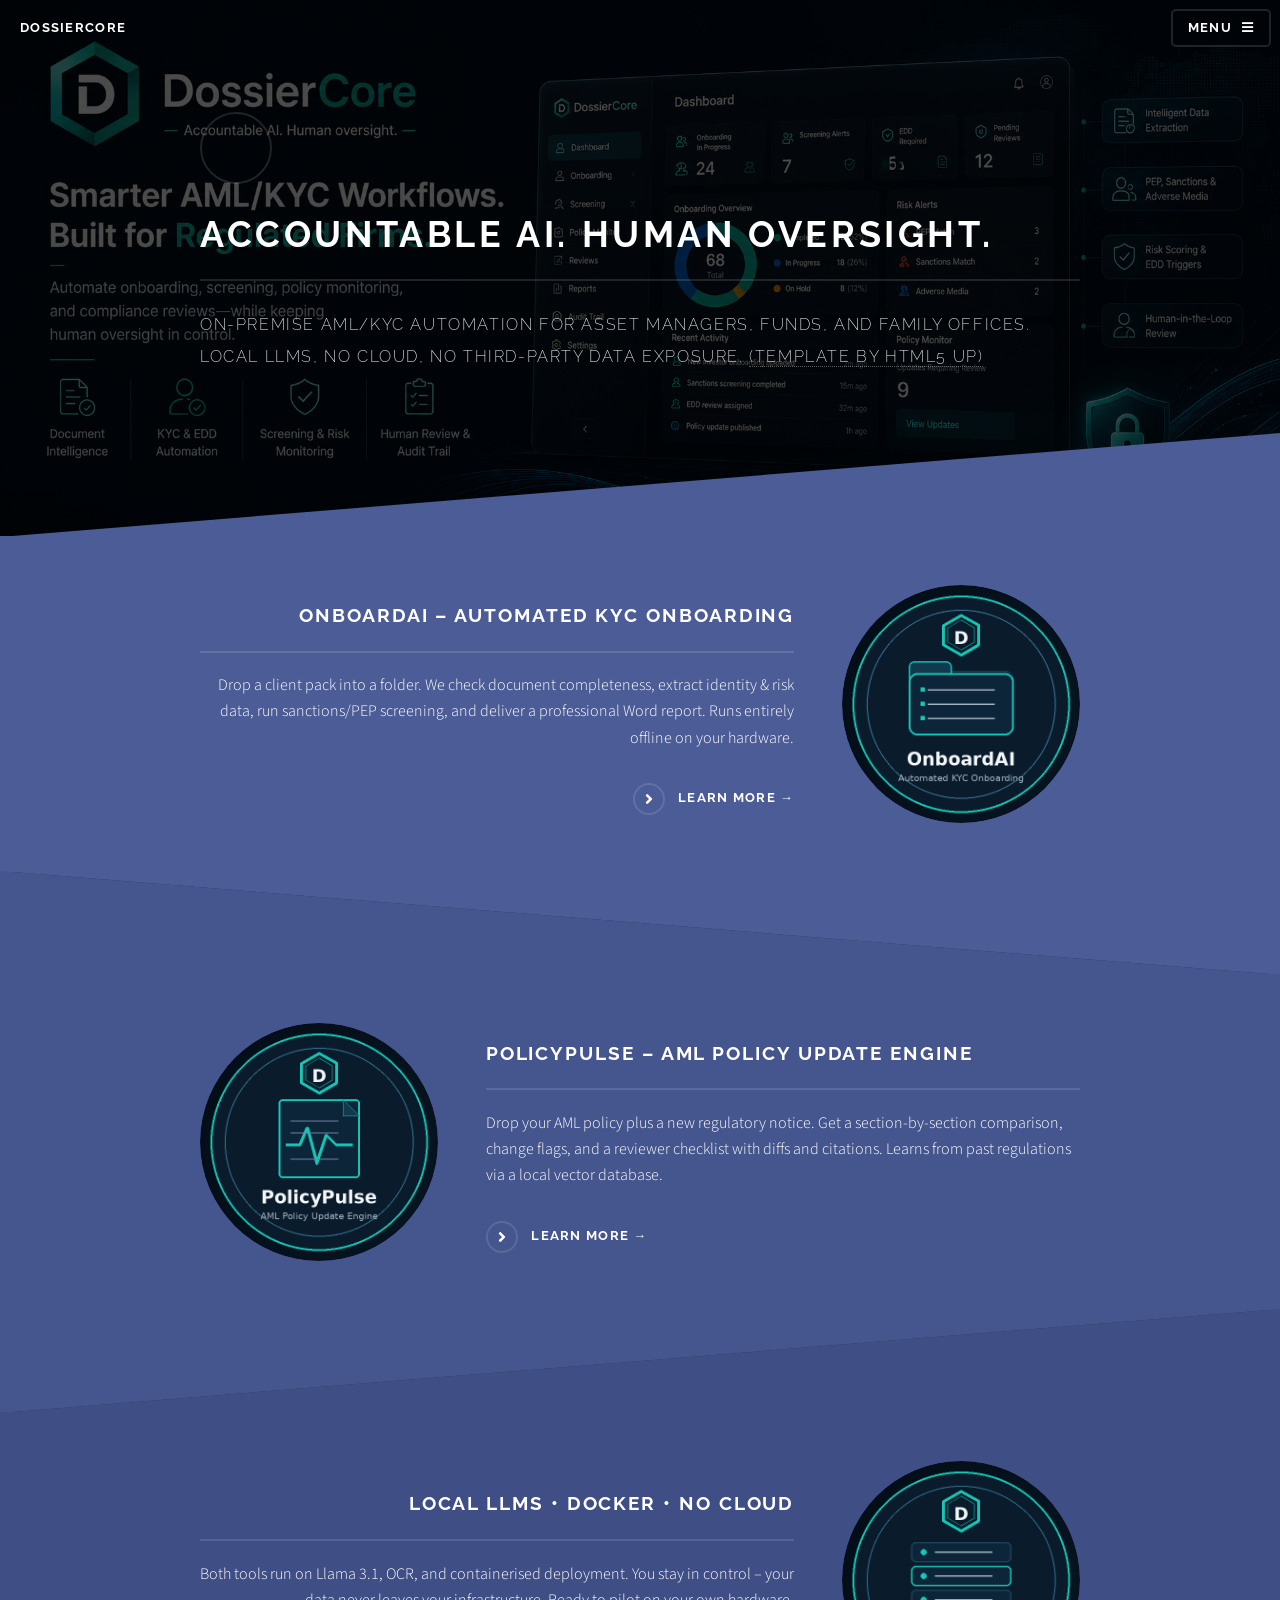
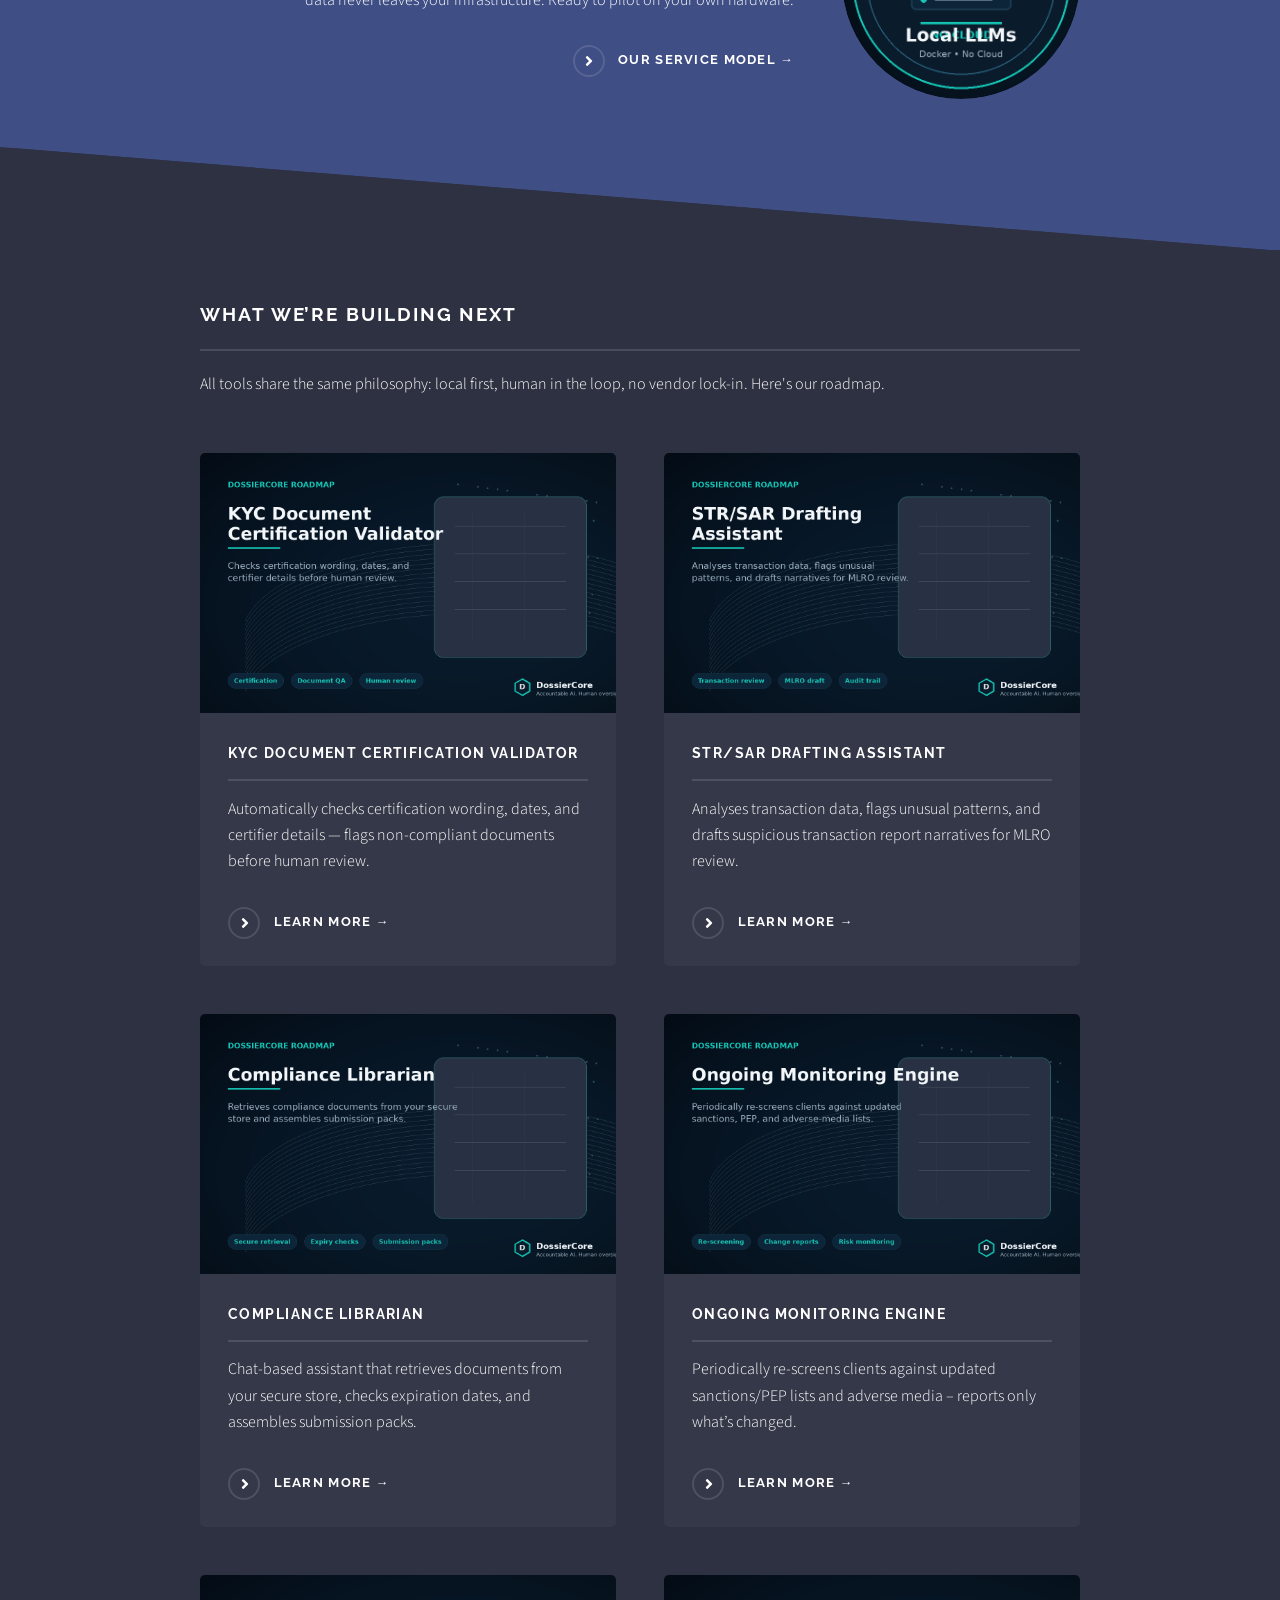
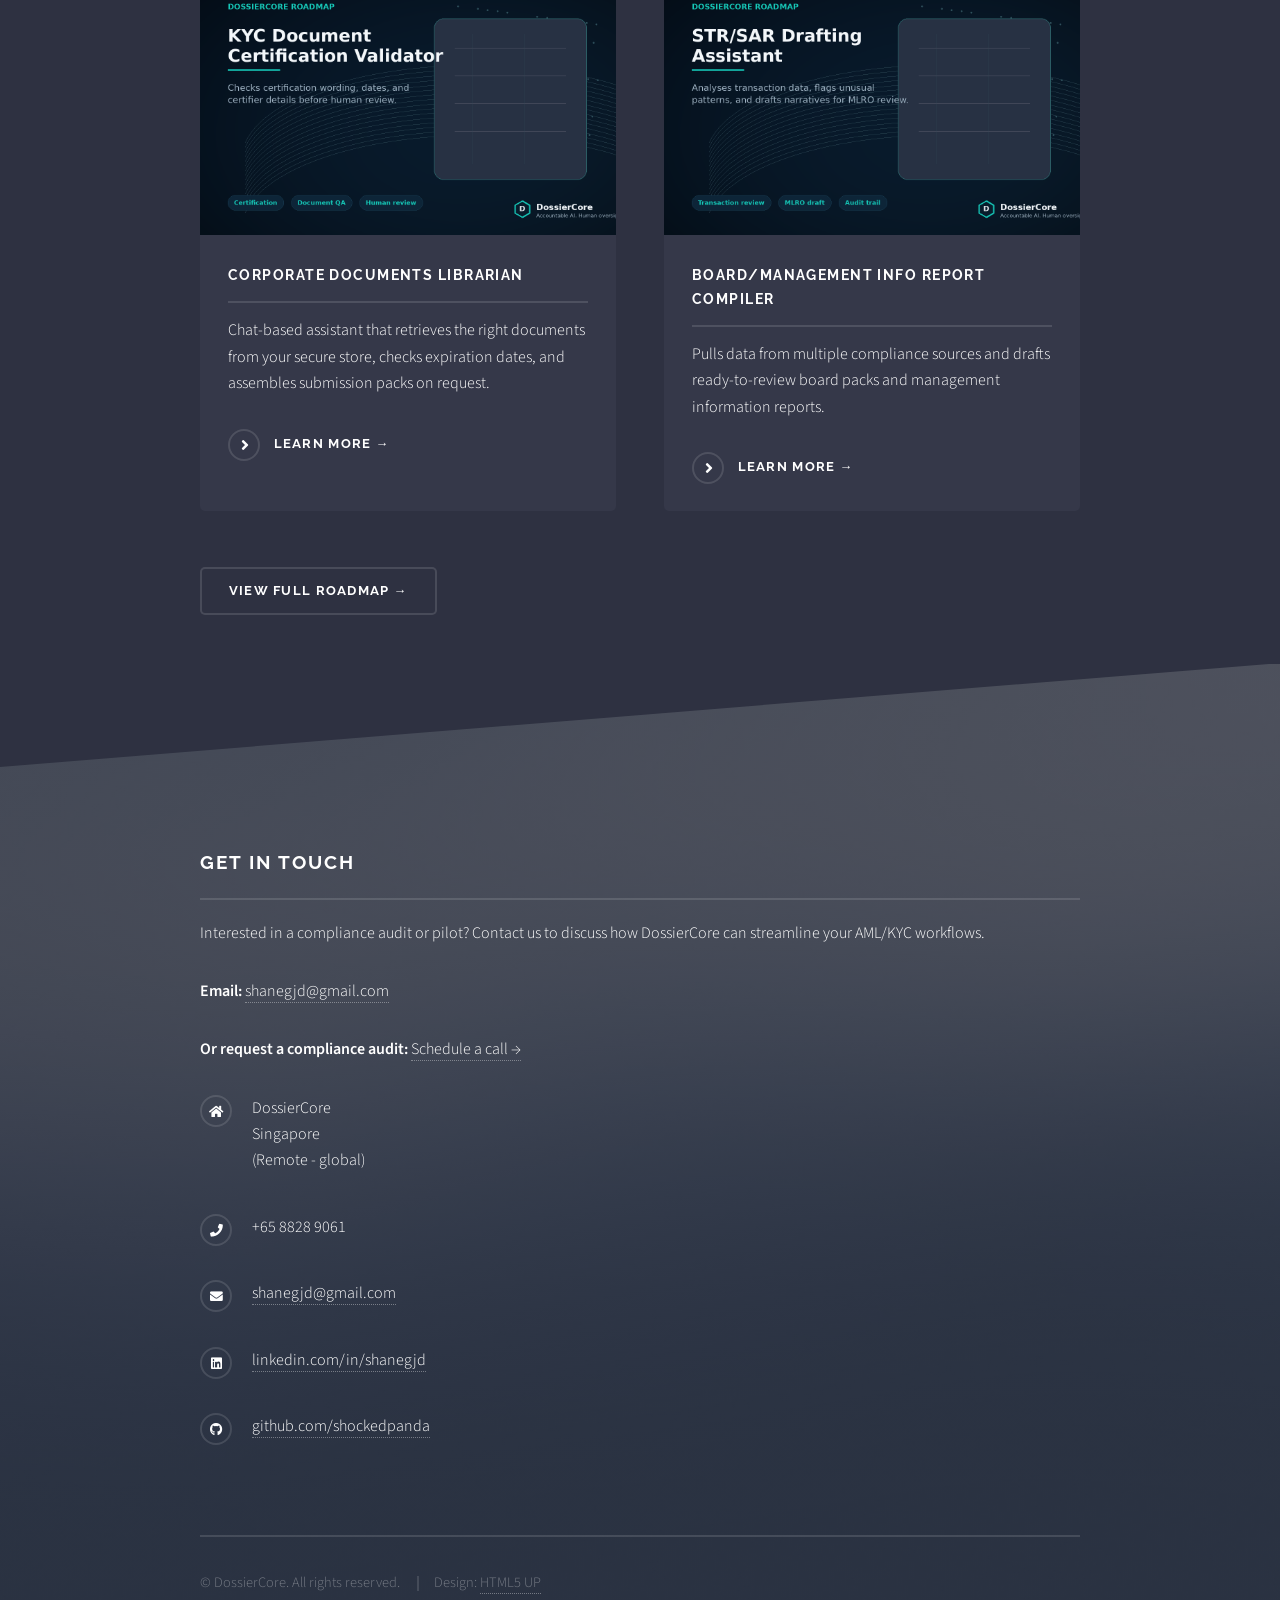
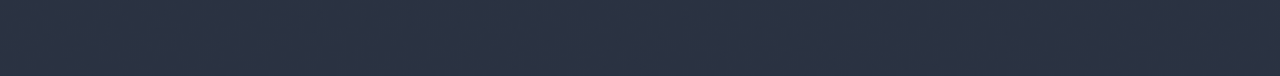
==== commit 81228b58: "Fix index.html menu links" ====
--- a/index.html
+++ b/index.html
@@ -19,11 +19,7 @@
 
 				<!-- Header -->
 					<header id="header" class="alt">
-						<h1>
-							<a href="index.html">
-								<img src="images/logo.png" alt="DossierCore" style="height: 40px; width: auto; vertical-align: middle;" />
-							</a>
-							</h1>
+						<h1><a href="index.html">DossierCore</a></h1>
 						<nav>
 							<a href="#menu">Menu</a>
 						</nav>
@@ -35,8 +31,8 @@
 							<h2>Menu</h2>
 							<ul class="links">
 								<li><a href="index.html">Home</a></li>
-								<li><a href="generic.html">Generic</a></li>
-								<li><a href="elements.html">Elements</a></li>
+								<li><a href="services.html">Services</a></li>
+								<li><a href="roadmap.html">Roadmap</a></li>
 							</ul>
 							<a href="#" class="close">Close</a>
 						</div>
@@ -121,13 +117,13 @@
 											<a href="#" class="special">Learn more →</a>
 										</article>
 										<article>
-											<a href="#" class="image"><img src="images/pic08.jpg" alt="Corporate Documents Librarian" /></a>
+											<a href="#" class="image"><img src="images/pic04.jpg" alt="Corporate Documents Librarian" /></a>
 											<h3 class="major">Corporate Documents Librarian</h3>
 											<p>Chat‑based assistant that retrieves the right documents from your secure store, checks expiration dates, and assembles submission packs on request.</p>
 											<a href="#" class="special">Learn more →</a>
 										</article>	
 										<article>
-											<a href="#" class="image"><img src="images/pic09.jpg" alt="Board/Management Info Report Compiler" /></a>
+											<a href="#" class="image"><img src="images/pic05.jpg" alt="Board/Management Info Report Compiler" /></a>
 											<h3 class="major">Board/Management Info Report Compiler</h3>
 											<p>Pulls data from multiple compliance sources and drafts ready‑to‑review board packs and management information reports.</p>
 											<a href="#" class="special">Learn more →</a>
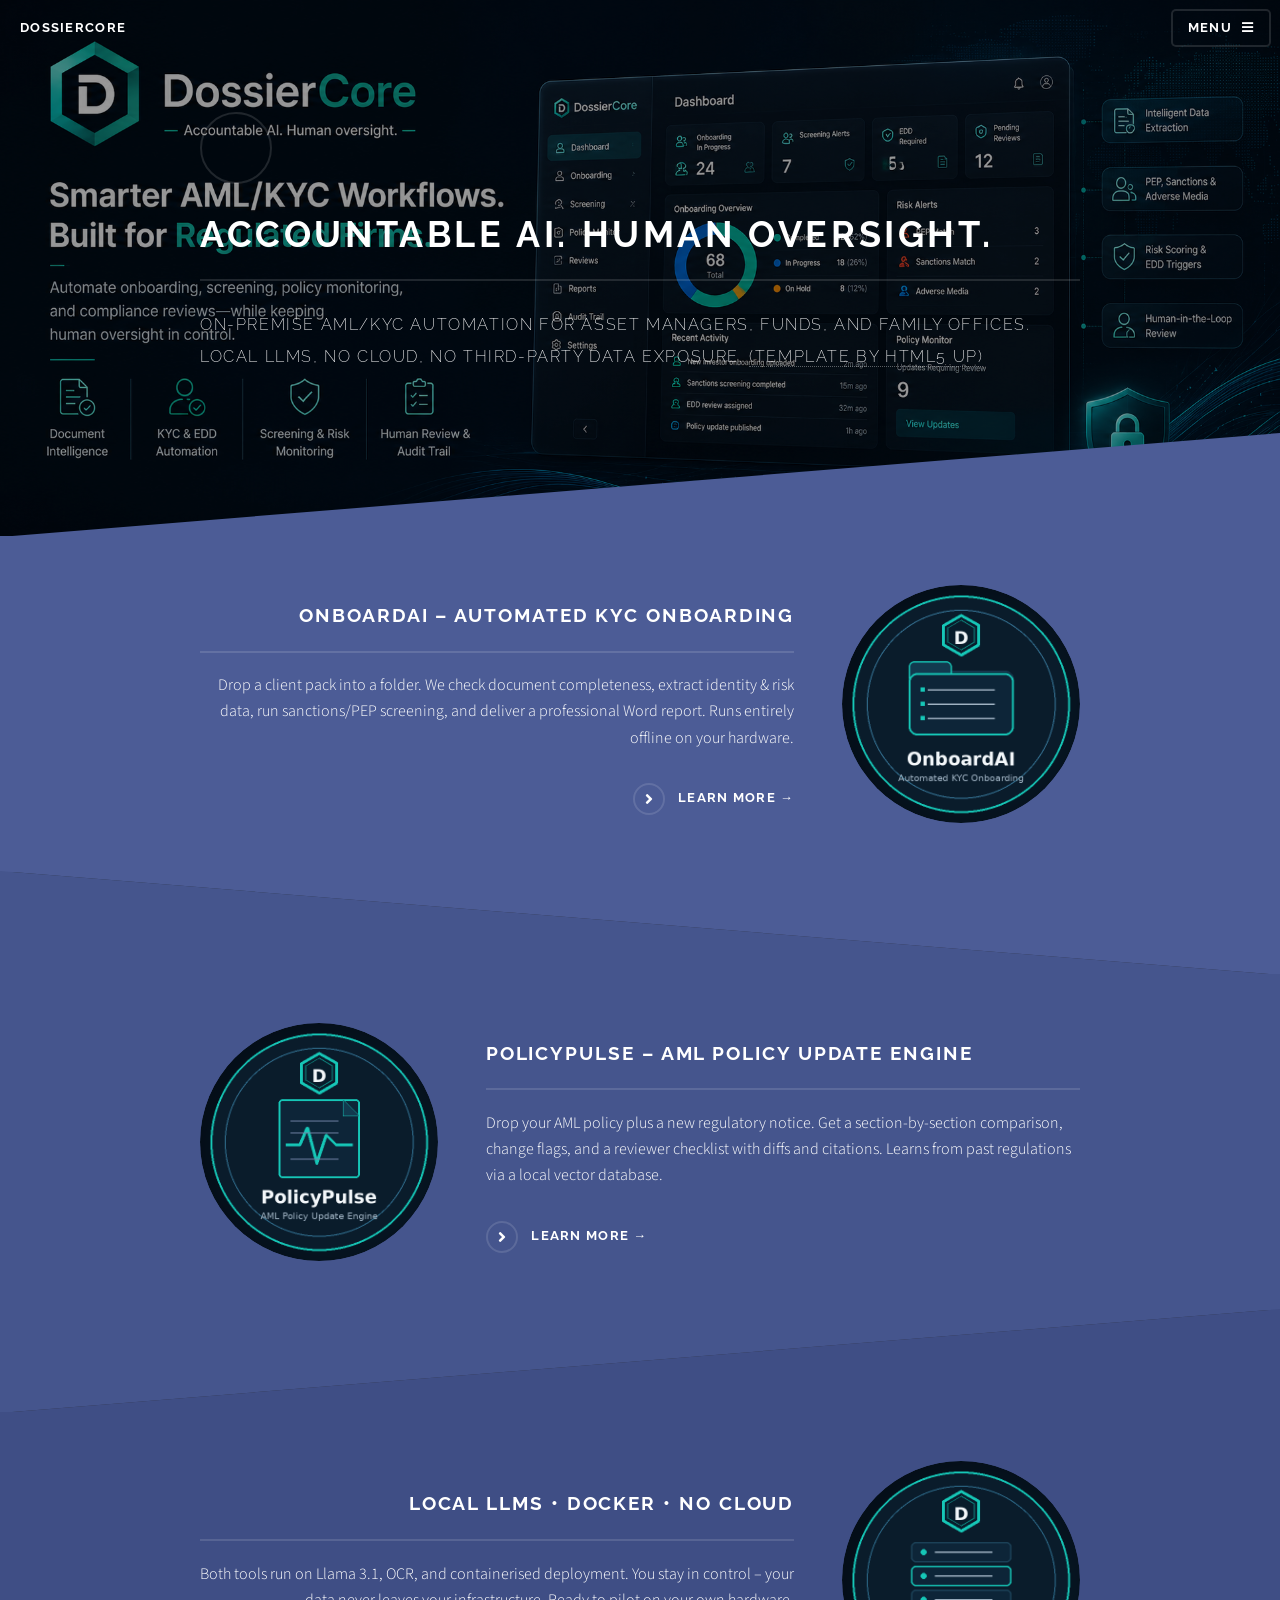
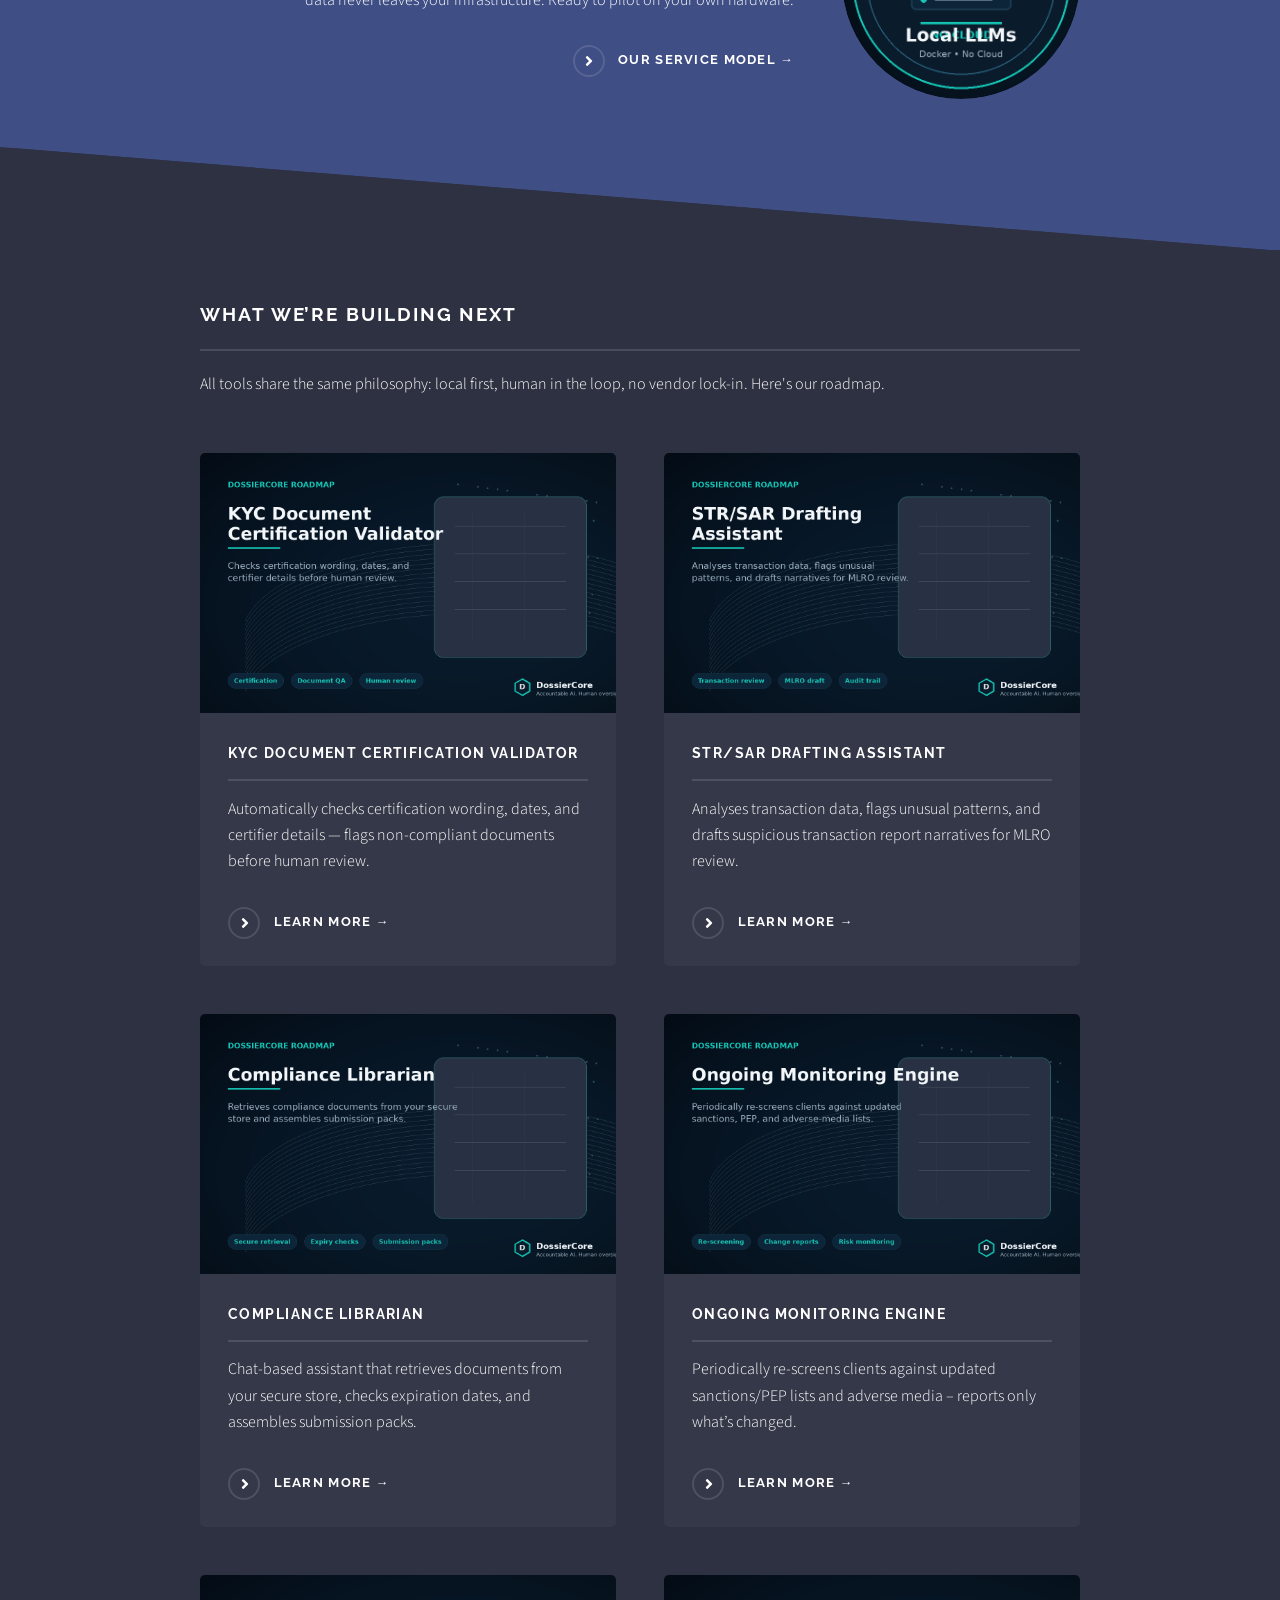
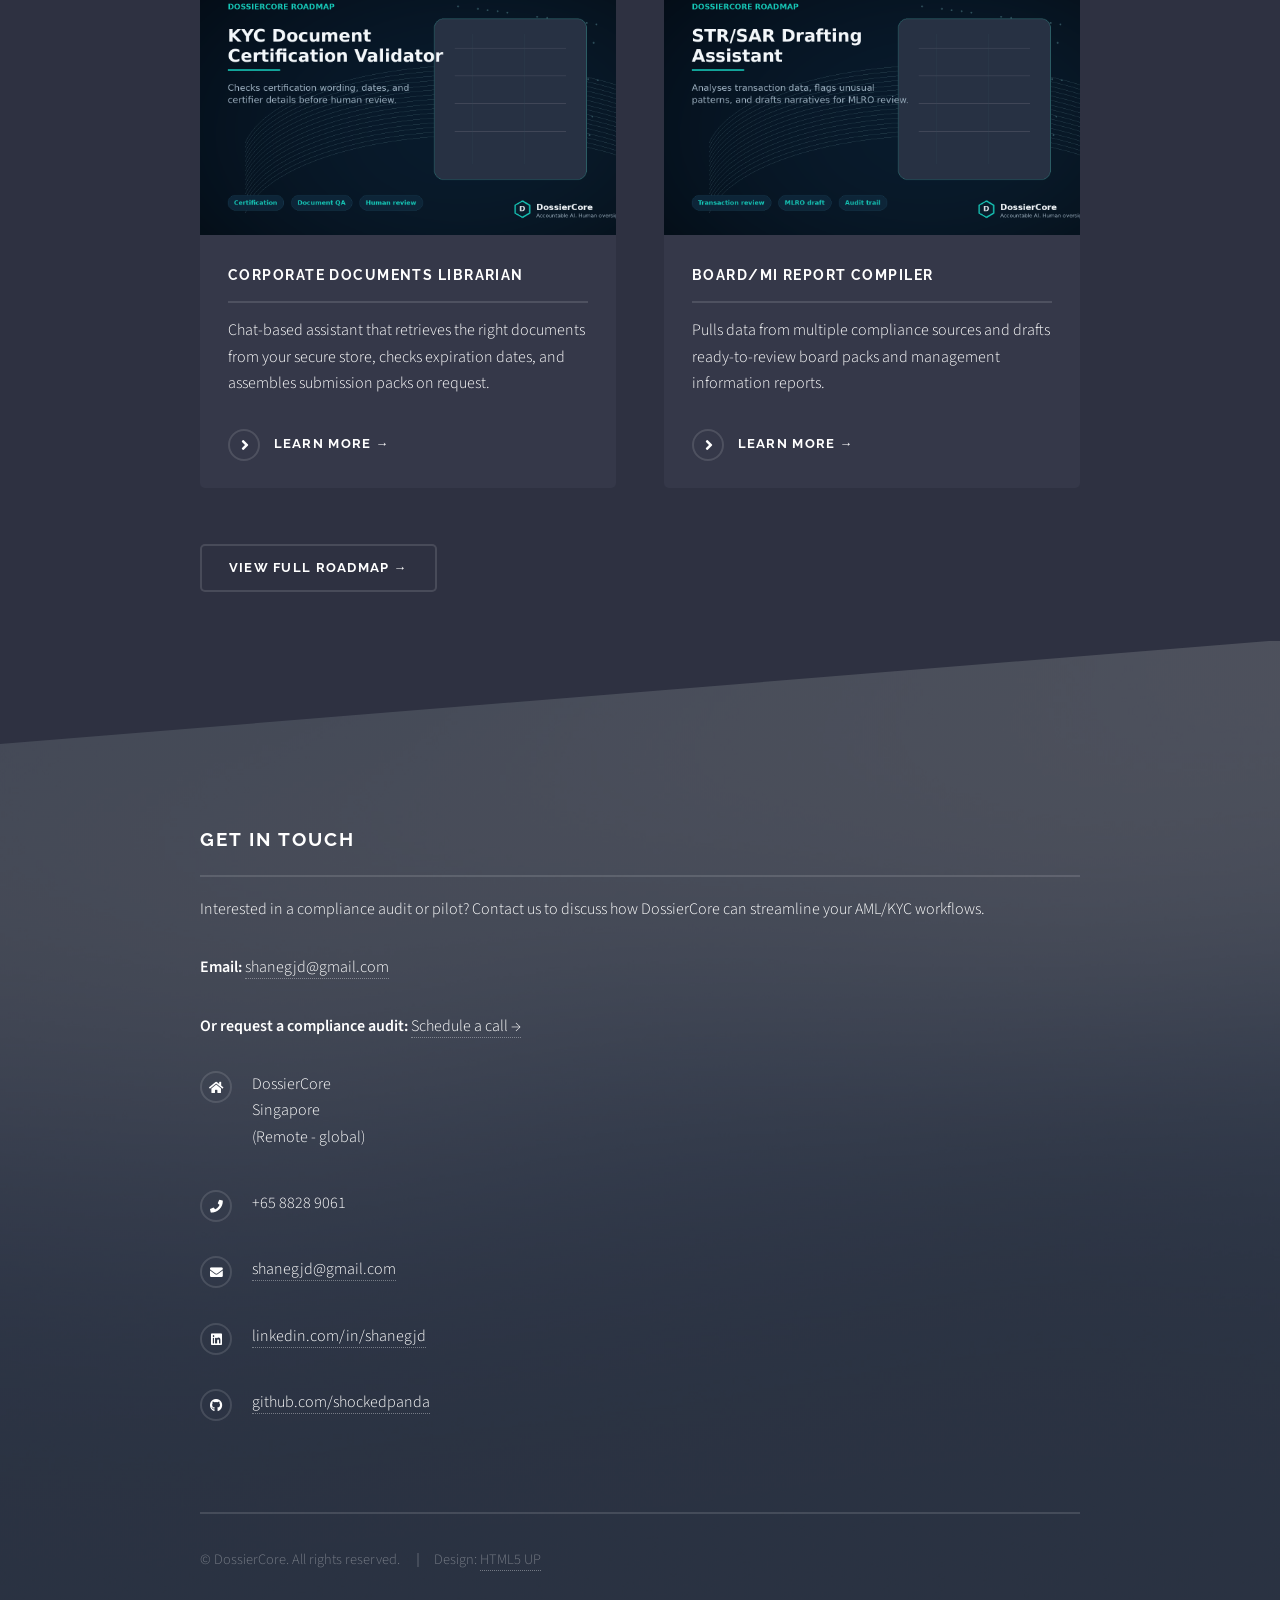
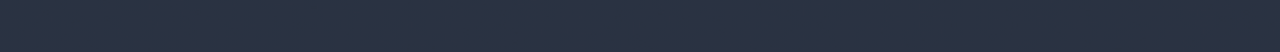
==== commit f989ce24: "Full site update: fixed hero opacity, added services/roadmap pages, corrected links" ====
--- a/index.html
+++ b/index.html
@@ -1,179 +1,157 @@
 <!DOCTYPE HTML>
-<!--
-	Solid State by HTML5 UP
-	html5up.net | @ajlkn
-	Free for personal and commercial use under the CCA 3.0 license (html5up.net/license)
--->
 <html>
-	<head>
-		<title>DossierCore – On‑Premise AML/KYC Compliance Automation</title>
-		<meta charset="utf-8" />
-		<meta name="viewport" content="width=device-width, initial-scale=1, user-scalable=no" />
-		<link rel="stylesheet" href="assets/css/main.css" />
-		<noscript><link rel="stylesheet" href="assets/css/noscript.css" /></noscript>
-	</head>
-	<body class="is-preload">
+<head>
+    <title>DossierCore – On‑Premise AML/KYC Compliance Automation</title>
+    <meta charset="utf-8" />
+    <meta name="viewport" content="width=device-width, initial-scale=1, user-scalable=no" />
+    <link rel="stylesheet" href="assets/css/main.css" />
+    <noscript><link rel="stylesheet" href="assets/css/noscript.css" /></noscript>
+</head>
+<body class="is-preload">
+    <div id="page-wrapper">
+        <!-- Header -->
+        <header id="header" class="alt">
+            <h1><a href="index.html">DossierCore</a></h1>
+            <nav><a href="#menu">Menu</a></nav>
+        </header>
 
-		<!-- Page Wrapper -->
-			<div id="page-wrapper">
+        <!-- Menu -->
+        <nav id="menu">
+            <div class="inner">
+                <h2>Menu</h2>
+                <ul class="links">
+                    <li><a href="index.html">Home</a></li>
+                    <li><a href="services.html">Services</a></li>
+                    <li><a href="roadmap.html">Roadmap</a></li>
+                </ul>
+                <a href="#" class="close">Close</a>
+            </div>
+        </nav>
 
-				<!-- Header -->
-					<header id="header" class="alt">
-						<h1><a href="index.html">DossierCore</a></h1>
-						<nav>
-							<a href="#menu">Menu</a>
-						</nav>
-					</header>
+        <!-- Banner -->
+        <section id="banner">
+            <div class="inner">
+                <div class="logo"><span class="icon fa-shield-alt"></span></div>
+                <h2>Accountable AI. Human oversight.</h2>
+                <p>On‑premise AML/KYC automation for asset managers, funds, and family offices. Local LLMs, no cloud, no third‑party data exposure. <a href="http://html5up.net">(Template by HTML5 UP)</a></p>
+            </div>
+        </section>
 
-				<!-- Menu -->
-					<nav id="menu">
-						<div class="inner">
-							<h2>Menu</h2>
-							<ul class="links">
-								<li><a href="index.html">Home</a></li>
-								<li><a href="services.html">Services</a></li>
-								<li><a href="roadmap.html">Roadmap</a></li>
-							</ul>
-							<a href="#" class="close">Close</a>
-						</div>
-					</nav>
+        <!-- Wrapper -->
+        <section id="wrapper">
+            <!-- One -->
+            <section id="one" class="wrapper spotlight style1">
+                <div class="inner">
+                    <a href="#" class="image"><img src="images/pic01.jpg" alt="" /></a>
+                    <div class="content">
+                        <h2 class="major">OnboardAI – Automated KYC Onboarding</h2>
+                        <p>Drop a client pack into a folder. We check document completeness, extract identity & risk data, run sanctions/PEP screening, and deliver a professional Word report. Runs entirely offline on your hardware.</p>
+                        <a href="services.html#onboardai" class="special">Learn more →</a>
+                    </div>
+                </div>
+            </section>
 
-				<!-- Banner -->
-					<section id="banner">
-						<div class="inner">
-							<div class="logo"><span class="icon fa-shield-alt"></span></div>
-							<h2>Accountable AI. Human oversight.</h2>
-							<p>On‑premise AML/KYC automation for asset managers, funds, and family offices. Local LLMs, no cloud, no third‑party data exposure. <a href="http://html5up.net">(Template by HTML5 UP)</a></p>
-						</div>
-					</section>
+            <!-- Two -->
+            <section id="two" class="wrapper alt spotlight style2">
+                <div class="inner">
+                    <a href="#" class="image"><img src="images/pic02.jpg" alt="" /></a>
+                    <div class="content">
+                        <h2 class="major">PolicyPulse – AML Policy Update Engine</h2>
+                        <p>Drop your AML policy plus a new regulatory notice. Get a section‑by‑section comparison, change flags, and a reviewer checklist with diffs and citations. Learns from past regulations via a local vector database.</p>
+                        <a href="services.html#policypulse" class="special">Learn more →</a>
+                    </div>
+                </div>
+            </section>
 
-				<!-- Wrapper -->
-					<section id="wrapper">
+            <!-- Three -->
+            <section id="three" class="wrapper spotlight style3">
+                <div class="inner">
+                    <a href="#" class="image"><img src="images/pic03.jpg" alt="" /></a>
+                    <div class="content">
+                        <h2 class="major">Local LLMs • Docker • No Cloud</h2>
+                        <p>Both tools run on Llama 3.1, OCR, and containerised deployment. You stay in control – your data never leaves your infrastructure. Ready to pilot on your own hardware.</p>
+                        <a href="services.html#local-llms" class="special">Our service model →</a>
+                    </div>
+                </div>
+            </section>
 
-						<!-- One -->
-							<section id="one" class="wrapper spotlight style1">
-								<div class="inner">
-									<a href="#" class="image"><img src="images/pic01.jpg" alt="" /></a>
-									<div class="content">
-										<h2 class="major">OnboardAI – Automated KYC Onboarding</h2>
-										<p>Drop a client pack into a folder. We check document completeness, extract identity & risk data, run sanctions/PEP screening, and deliver a professional Word report. Runs entirely offline on your hardware.</p>
-										<a href="#" class="special">Learn more →</a>
-									</div>
-								</div>
-							</section>
+            <!-- Four -->
+            <section id="four" class="wrapper alt style1">
+                <div class="inner">
+                    <h2 class="major">What we’re building next</h2>
+                    <p>All tools share the same philosophy: local first, human in the loop, no vendor lock‑in. Here's our roadmap.</p>
+                    <section class="features">
+                        <article>
+                            <a href="#" class="image"><img src="images/pic04.jpg" alt="KYC validator" /></a>
+                            <h3 class="major">KYC Document Certification Validator</h3>
+                            <p>Automatically checks certification wording, dates, and certifier details — flags non‑compliant documents before human review.</p>
+                            <a href="services.html#kyc-validator" class="special">Learn more →</a>
+                        </article>
+                        <article>
+                            <a href="#" class="image"><img src="images/pic05.jpg" alt="STR assistant" /></a>
+                            <h3 class="major">STR/SAR Drafting Assistant</h3>
+                            <p>Analyses transaction data, flags unusual patterns, and drafts suspicious transaction report narratives for MLRO review.</p>
+                            <a href="services.html#str-assistant" class="special">Learn more →</a>
+                        </article>
+                        <article>
+                            <a href="#" class="image"><img src="images/pic06.jpg" alt="Compliance Librarian" /></a>
+                            <h3 class="major">Compliance Librarian</h3>
+                            <p>Chat‑based assistant that retrieves documents from your secure store, checks expiration dates, and assembles submission packs.</p>
+                            <a href="services.html#compliance-librarian" class="special">Learn more →</a>
+                        </article>
+                        <article>
+                            <a href="#" class="image"><img src="images/pic07.jpg" alt="Ongoing Monitoring" /></a>
+                            <h3 class="major">Ongoing Monitoring Engine</h3>
+                            <p>Periodically re‑screens clients against updated sanctions/PEP lists and adverse media – reports only what’s changed.</p>
+                            <a href="services.html#ongoing-monitoring" class="special">Learn more →</a>
+                        </article>
+                        <article>
+                            <a href="#" class="image"><img src="images/pic04.jpg" alt="Corporate Documents Librarian" /></a>
+                            <h3 class="major">Corporate Documents Librarian</h3>
+                            <p>Chat‑based assistant that retrieves the right documents from your secure store, checks expiration dates, and assembles submission packs on request.</p>
+                            <a href="services.html#corporate-librarian" class="special">Learn more →</a>
+                        </article>
+                        <article>
+                            <a href="#" class="image"><img src="images/pic05.jpg" alt="Board/MI Report Compiler" /></a>
+                            <h3 class="major">Board/MI Report Compiler</h3>
+                            <p>Pulls data from multiple compliance sources and drafts ready‑to‑review board packs and management information reports.</p>
+                            <a href="services.html#board-reports" class="special">Learn more →</a>
+                        </article>
+                    </section>
+                    <ul class="actions">
+                        <li><a href="roadmap.html" class="button">View full roadmap →</a></li>
+                    </ul>
+                </div>
+            </section>
+        </section>
 
-						<!-- Two -->
-							<section id="two" class="wrapper alt spotlight style2">
-								<div class="inner">
-									<a href="#" class="image"><img src="images/pic02.jpg" alt="" /></a>
-									<div class="content">
-										<h2 class="major">PolicyPulse – AML Policy Update Engine</h2>
-										<p>Drop your AML policy plus a new regulatory notice. Get a section‑by‑section comparison, change flags, and a reviewer checklist with diffs and citations. Learns from past regulations via a local vector database.</p>
-										<a href="#" class="special">Learn more →</a>
-									</div>
-								</div>
-							</section>
+        <!-- Footer -->
+        <section id="footer">
+            <div class="inner">
+                <h2 class="major">Get in touch</h2>
+                <p>Interested in a compliance audit or pilot? Contact us to discuss how DossierCore can streamline your AML/KYC workflows.</p>
+                <p><strong>Email:</strong> <a href="mailto:shanegjd@gmail.com">shanegjd@gmail.com</a></p>
+                <p><strong>Or request a compliance audit:</strong> <a href="#">Schedule a call →</a></p>
+                <ul class="contact">
+                    <li class="icon solid fa-home">DossierCore<br />Singapore<br />(Remote - global)</li>
+                    <li class="icon solid fa-phone">+65 8828 9061</li>
+                    <li class="icon solid fa-envelope"><a href="mailto:shanegjd@gmail.com">shanegjd@gmail.com</a></li>
+                    <li class="icon brands fa-linkedin"><a href="https://linkedin.com/in/shanegjd">linkedin.com/in/shanegjd</a></li>
+                    <li class="icon brands fa-github"><a href="https://github.com/shockedpanda">github.com/shockedpanda</a></li>
+                </ul>
+                <ul class="copyright">
+                    <li>&copy; DossierCore. All rights reserved.</li>
+                    <li>Design: <a href="http://html5up.net">HTML5 UP</a></li>
+                </ul>
+            </div>
+        </section>
+    </div>
 
-						<!-- Three -->
-							<section id="three" class="wrapper spotlight style3">
-								<div class="inner">
-									<a href="#" class="image"><img src="images/pic03.jpg" alt="" /></a>
-									<div class="content">
-										<h2 class="major">Local LLMs • Docker • No Cloud</h2>
-										<p>Both tools run on Llama 3.1, OCR, and containerised deployment. You stay in control – your data never leaves your infrastructure. Ready to pilot on your own hardware.</p>
-										<a href="#" class="special">Our service model →</a>
-									</div>
-								</div>
-							</section>
-
-						<!-- Four -->
-							<section id="four" class="wrapper alt style1">
-								<div class="inner">
-									<h2 class="major">What we’re building next</h2>
-									<p>All tools share the same philosophy: local first, human in the loop, no vendor lock‑in. Here's our roadmap.</p>
-									<section class="features">
-										<article>
-											<a href="#" class="image"><img src="images/pic04.jpg" alt="KYC validator" /></a>
-											<h3 class="major">KYC Document Certification Validator</h3>
-											<p>Automatically checks certification wording, dates, and certifier details — flags non‑compliant documents before human review.</p>
-											<a href="#" class="special">Learn more →</a>
-										</article>
-										<article>
-											<a href="#" class="image"><img src="images/pic05.jpg" alt="STR assistant" /></a>
-											<h3 class="major">STR/SAR Drafting Assistant</h3>
-											<p>Analyses transaction data, flags unusual patterns, and drafts suspicious transaction report narratives for MLRO review.</p>
-											<a href="#" class="special">Learn more →</a>
-										</article>
-										<article>
-											<a href="#" class="image"><img src="images/pic06.jpg" alt="Compliance Librarian" /></a>
-											<h3 class="major">Compliance Librarian</h3>
-											<p>Chat‑based assistant that retrieves documents from your secure store, checks expiration dates, and assembles submission packs.</p>
-											<a href="#" class="special">Learn more →</a>
-										</article>
-										<article>
-											<a href="#" class="image"><img src="images/pic07.jpg" alt="Ongoing Monitoring" /></a>
-											<h3 class="major">Ongoing Monitoring Engine</h3>
-											<p>Periodically re‑screens clients against updated sanctions/PEP lists and adverse media – reports only what’s changed.</p>
-											<a href="#" class="special">Learn more →</a>
-										</article>
-										<article>
-											<a href="#" class="image"><img src="images/pic04.jpg" alt="Corporate Documents Librarian" /></a>
-											<h3 class="major">Corporate Documents Librarian</h3>
-											<p>Chat‑based assistant that retrieves the right documents from your secure store, checks expiration dates, and assembles submission packs on request.</p>
-											<a href="#" class="special">Learn more →</a>
-										</article>	
-										<article>
-											<a href="#" class="image"><img src="images/pic05.jpg" alt="Board/Management Info Report Compiler" /></a>
-											<h3 class="major">Board/Management Info Report Compiler</h3>
-											<p>Pulls data from multiple compliance sources and drafts ready‑to‑review board packs and management information reports.</p>
-											<a href="#" class="special">Learn more →</a>
-										</article>
-									</section>
-									<ul class="actions">
-										<li><a href="roadmap.html" class="button">View full roadmap →</a></li>
-									</ul>
-								</div>
-							</section>
-
-					</section>
-
-				<!-- Footer -->
-					<section id="footer">
-						<div class="inner">
-							<h2 class="major">Get in touch</h2>
-							<p>Interested in a compliance audit or pilot? Contact us to discuss how DossierCore can streamline your AML/KYC workflows.</p>
-							
-							<p><strong>Email:</strong> <a href="mailto:shanegjd@gmail.com">shanegjd@gmail.com</a></p>
-							<p><strong>Or request a compliance audit:</strong> <a href="#">Schedule a call →</a></p>
-							
-							<ul class="contact">
-								<li class="icon solid fa-home">
-									DossierCore<br />
-									Singapore<br />
-									(Remote - global)
-								</li>
-								<li class="icon solid fa-phone">+65 8828 9061</li>
-								<li class="icon solid fa-envelope"><a href="mailto:shanegjd@gmail.com">shanegjd@gmail.com</a></li>
-								<li class="icon brands fa-linkedin"><a href="https://linkedin.com/in/shanegjd">linkedin.com/in/shanegjd</a></li>
-								<li class="icon brands fa-github"><a href="https://github.com/shockedpanda">github.com/shockedpanda</a></li>
-							</ul>
-							
-							<ul class="copyright">
-								<li>&copy; DossierCore. All rights reserved.</li>
-								<li>Design: <a href="http://html5up.net">HTML5 UP</a></li>
-							</ul>
-						</div>
-					</section>
-
-			</div>
-
-		<!-- Scripts -->
-			<script src="assets/js/jquery.min.js"></script>
-			<script src="assets/js/jquery.scrollex.min.js"></script>
-			<script src="assets/js/browser.min.js"></script>
-			<script src="assets/js/breakpoints.min.js"></script>
-			<script src="assets/js/util.js"></script>
-			<script src="assets/js/main.js"></script>
-
-	</body>
+    <script src="assets/js/jquery.min.js"></script>
+    <script src="assets/js/jquery.scrollex.min.js"></script>
+    <script src="assets/js/browser.min.js"></script>
+    <script src="assets/js/breakpoints.min.js"></script>
+    <script src="assets/js/util.js"></script>
+    <script src="assets/js/main.js"></script>
+</body>
 </html>
--- a/assets/css/main.css
+++ b/assets/css/main.css
@@ -3466,7 +3466,7 @@
 			#banner {
 				padding: 7em 0 8.25em 0;
 				background-color: #2e3141;
-				background-image: linear-gradient(to top, rgba(0, 0, 0, 0.7), rgba(0, 0, 0, 0.7)), url("../../images/hero.png");
+				background-image: linear-gradient(to top, rgba(0, 0, 0, 0.4), rgba(0, 0, 0, 0.4)), url("../../images/hero.png");
 				background-size: auto, cover;
 				background-position: center, center;
 				margin-bottom: -6.5em;
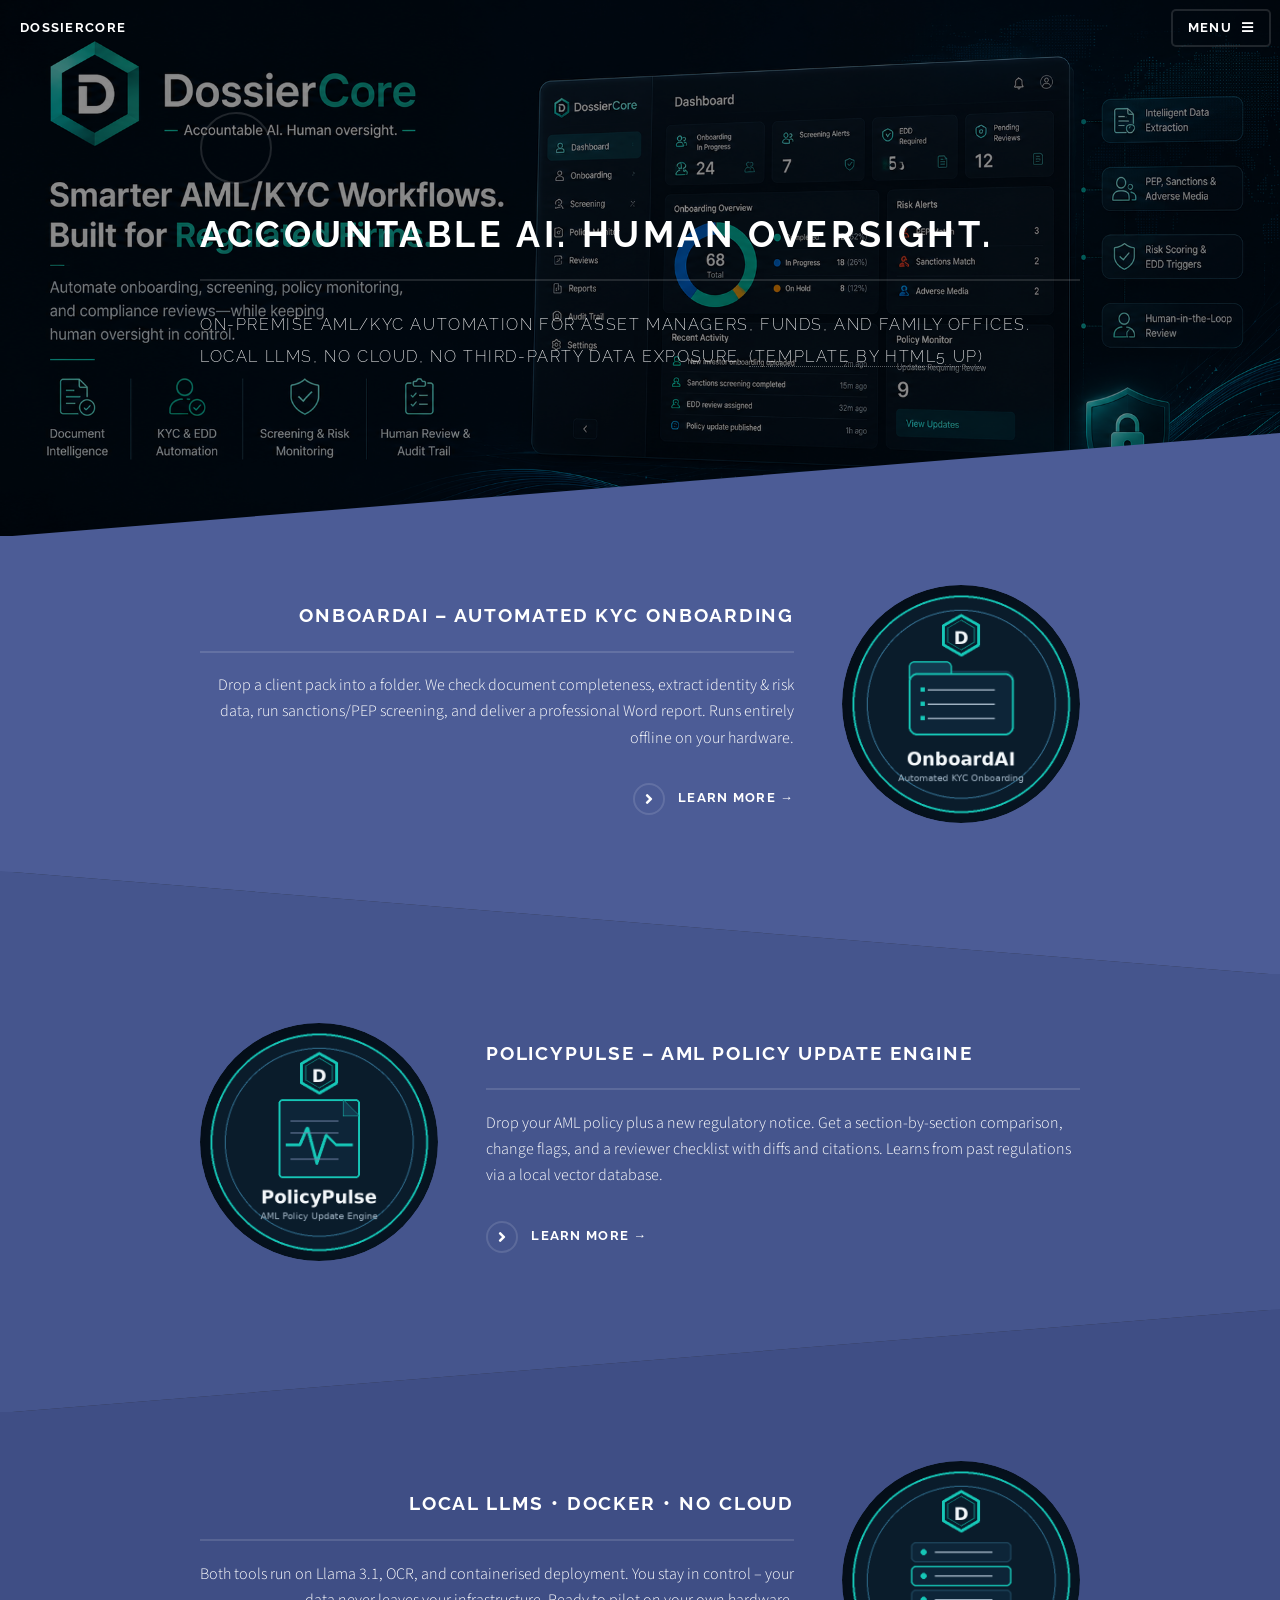
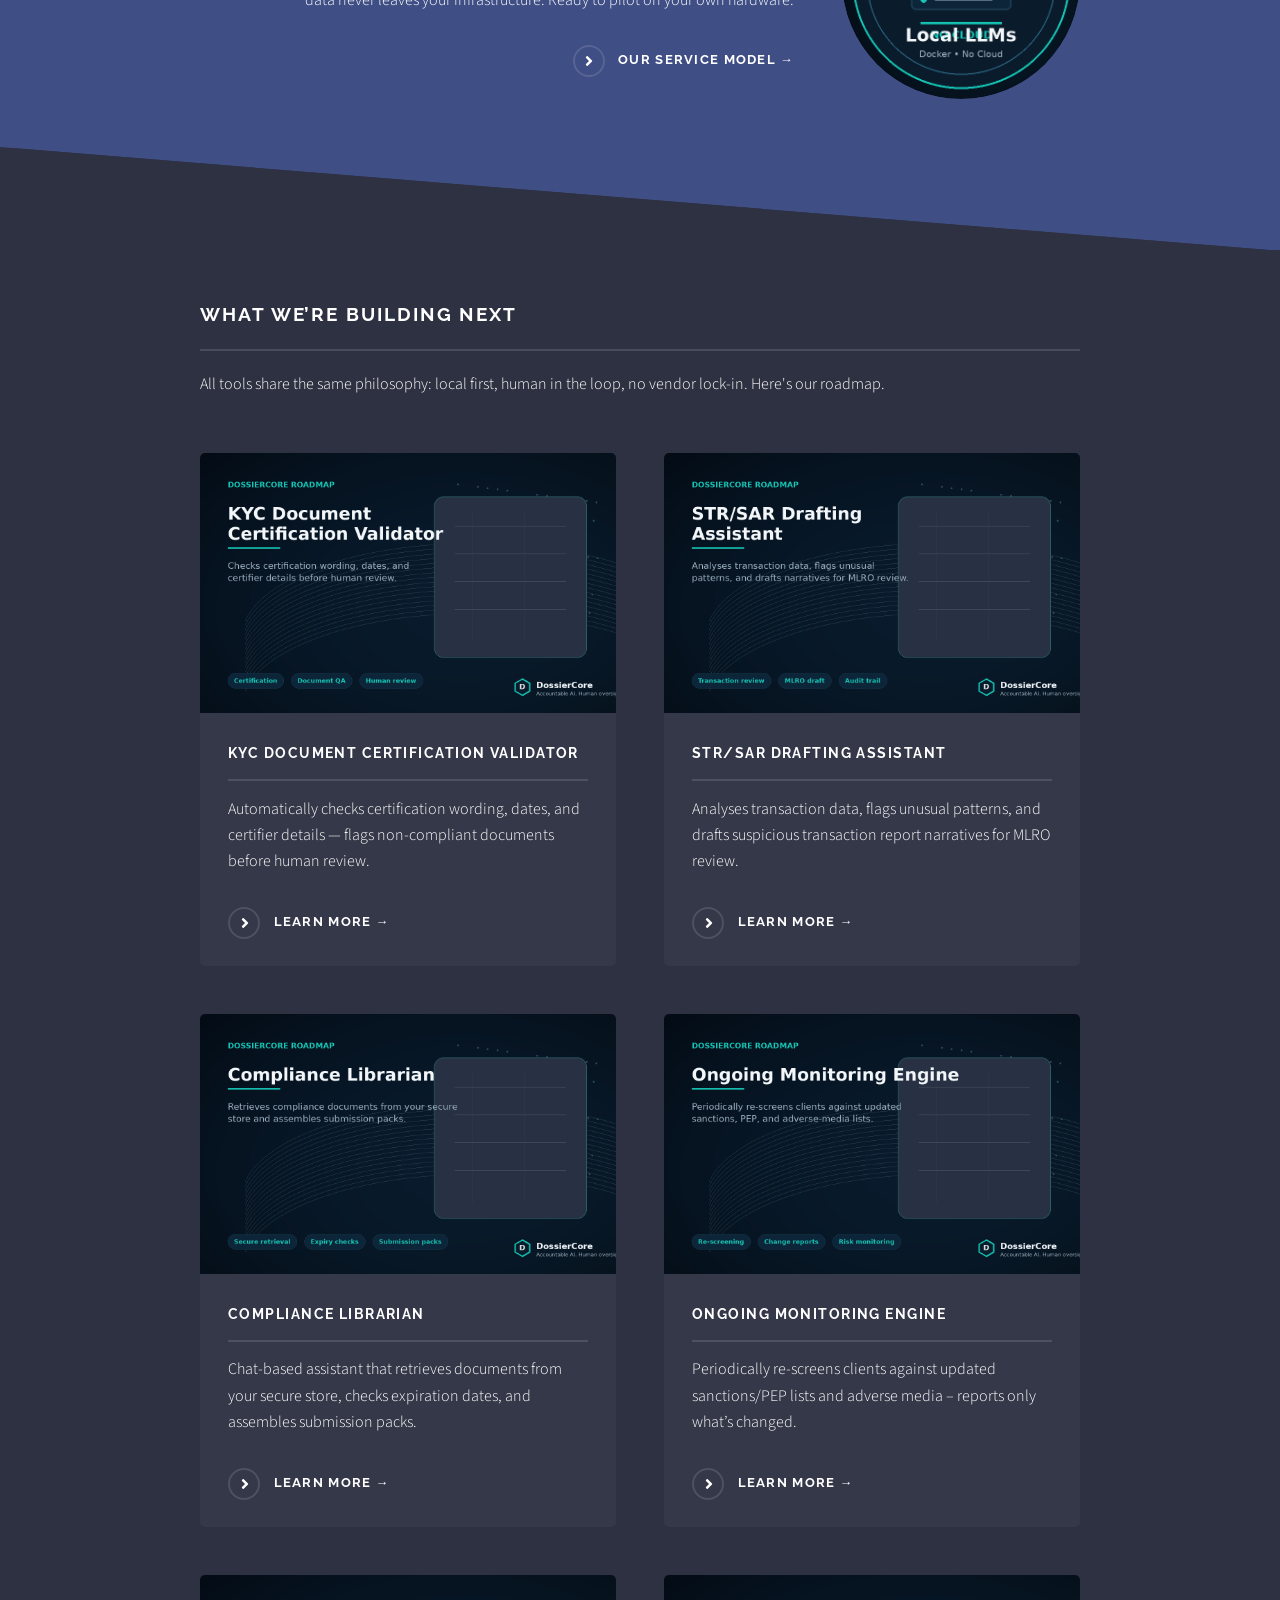
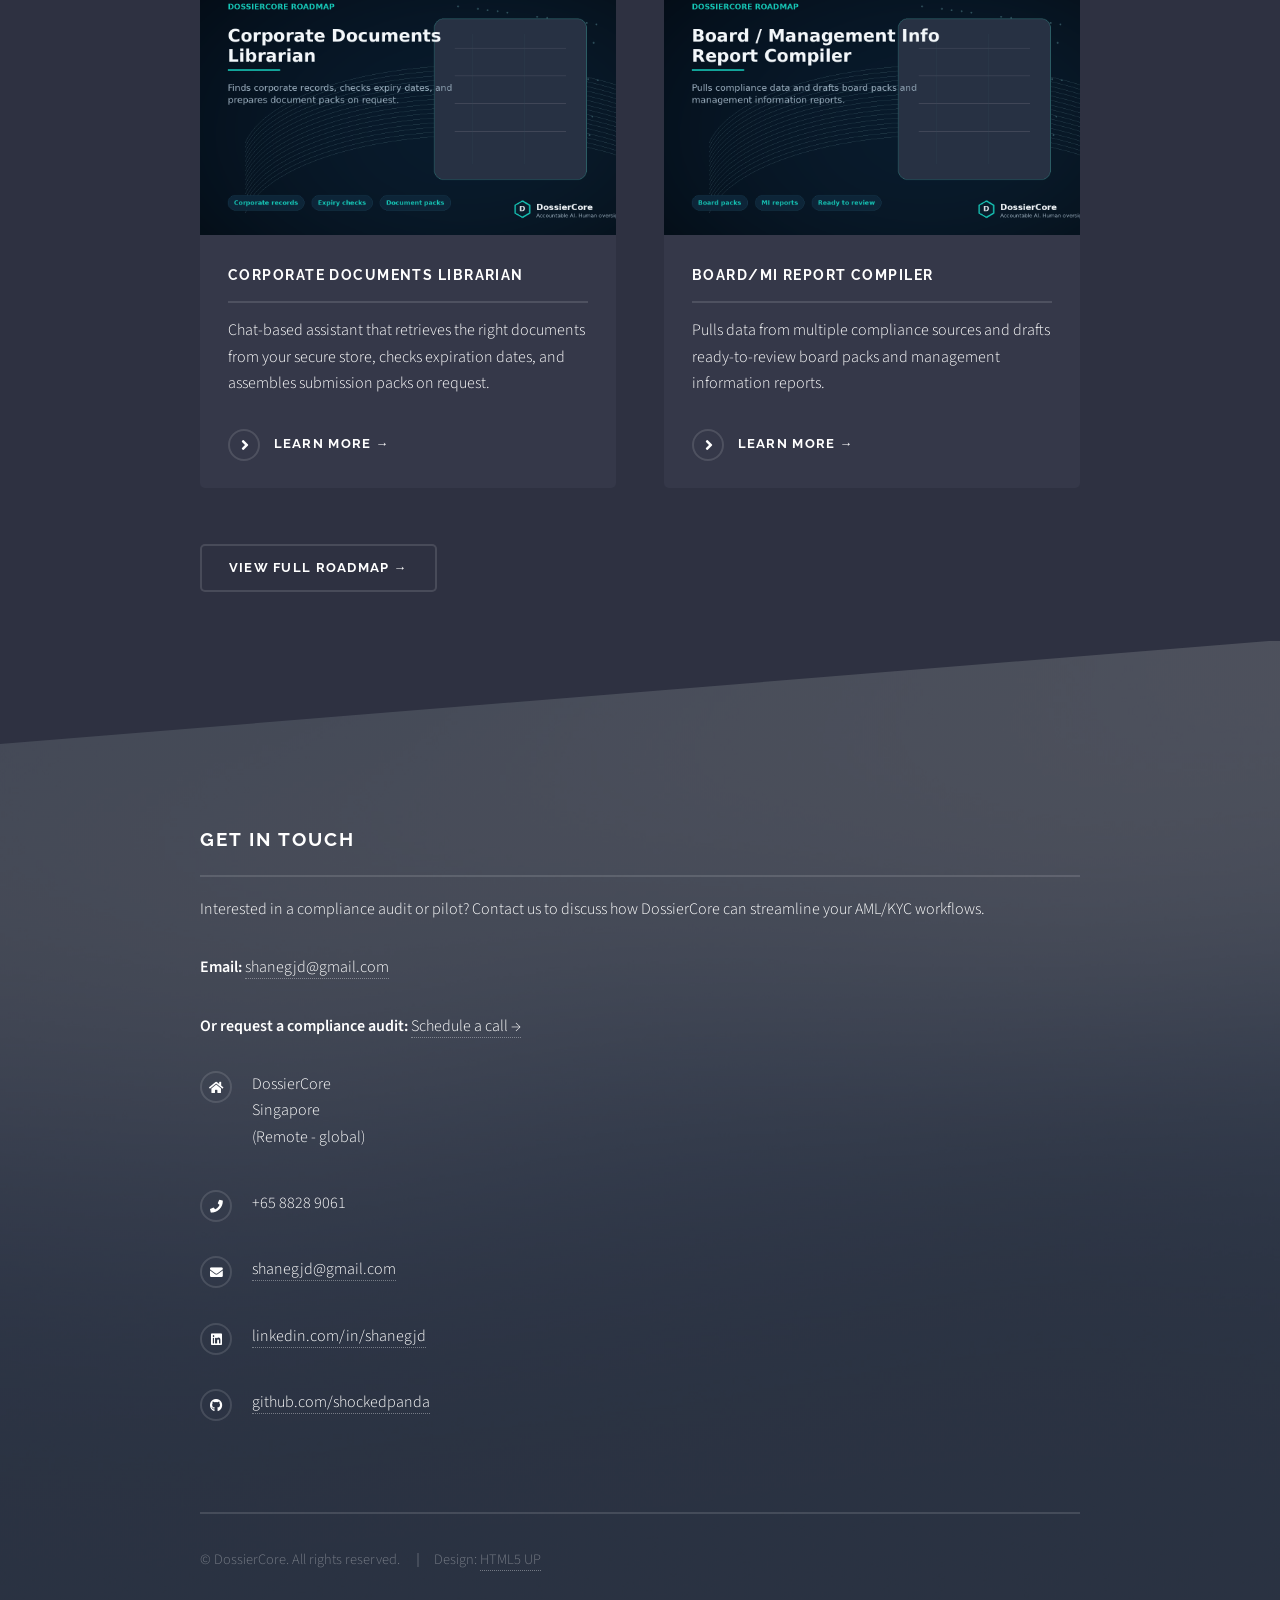
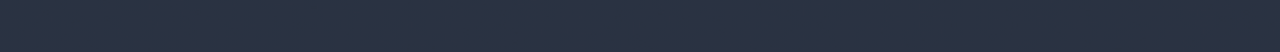
==== commit b77342fb: "Hero banner fix + services page redesign + consistent menu links" ====
--- a/index.html
+++ b/index.html
@@ -106,13 +106,13 @@
                             <a href="services.html#ongoing-monitoring" class="special">Learn more →</a>
                         </article>
                         <article>
-                            <a href="#" class="image"><img src="images/pic04.jpg" alt="Corporate Documents Librarian" /></a>
+                            <a href="#" class="image"><img src="images/pic08.jpg" alt="Corporate Documents Librarian" /></a>
                             <h3 class="major">Corporate Documents Librarian</h3>
                             <p>Chat‑based assistant that retrieves the right documents from your secure store, checks expiration dates, and assembles submission packs on request.</p>
                             <a href="services.html#corporate-librarian" class="special">Learn more →</a>
                         </article>
                         <article>
-                            <a href="#" class="image"><img src="images/pic05.jpg" alt="Board/MI Report Compiler" /></a>
+                            <a href="#" class="image"><img src="images/pic09.jpg" alt="Board/MI Report Compiler" /></a>
                             <h3 class="major">Board/MI Report Compiler</h3>
                             <p>Pulls data from multiple compliance sources and drafts ready‑to‑review board packs and management information reports.</p>
                             <a href="services.html#board-reports" class="special">Learn more →</a>
--- a/assets/css/main.css
+++ b/assets/css/main.css
@@ -101,12 +101,9 @@
 	body {
 		background-color: #2e3141;
 		background-image: linear-gradient(to top, rgba(46, 49, 65, 0.8), rgba(46, 49, 65, 0.8)), url("../../images/bg.jpg");
-		background-size: auto,
- cover;
-		background-attachment: fixed,
- fixed;
-		background-position: center,
- center;
+		background-size: auto, cover;
+		background-attachment: fixed, fixed;
+		background-position: center, center;
 	}
 
 		body.is-preload *, body.is-preload *:before, body.is-preload *:after {
@@ -3379,12 +3376,30 @@
 
 	#banner {
 		padding: 10em 0 4.75em 0 ;
-	}
-
-		#banner .inner {
-			margin: 0 auto;
-			width: 55em;
-		}
+		position: relative;
+		background-image: url("../../images/hero.png");
+		background-size: cover;
+		background-position: center center;
+		background-repeat: no-repeat;
+	}
+	
+	#banner:before {
+		content: '';
+		position: absolute;
+		top: 0;
+		left: 0;
+		width: 100%;
+		height: 100%;
+		background-color: rgba(0, 0, 0, 0.45);
+		pointer-events: none;
+	}
+	
+	#banner .inner {
+		position: relative;
+		z-index: 1;
+		margin: 0 auto;
+		width: 55em;
+	}
 
 		#banner .logo {
 			-moz-transition: opacity 2s ease, -moz-transform 1s ease;
@@ -3461,88 +3476,84 @@
 			text-transform: uppercase;
 		}
 
-		@media screen and (max-width: 1280px) {
-
-			#banner {
-				padding: 7em 0 8.25em 0;
-				background-color: #2e3141;
-				background-image: linear-gradient(to top, rgba(0, 0, 0, 0.4), rgba(0, 0, 0, 0.4)), url("../../images/hero.png");
-				background-size: auto, cover;
-				background-position: center, center;
-				margin-bottom: -6.5em;
-			}
-
-		}
-
-		@media screen and (max-width: 980px) {
-
-			#banner {
-				padding: 12em 3em 12.375em 3em ;
-				margin-bottom: -4.75em;
-			}
-
-				#banner .inner {
-					width: 100%;
-				}
-
-		}
-
-		@media screen and (max-width: 736px) {
-
-			#banner {
-				padding: 5em 2em 4.25em 2em ;
-				margin-bottom: -2.5em;
-			}
-
-				#banner .logo {
-					margin: 0 0 1em 0;
-				}
-
-					#banner .logo .icon {
-						font-size: 1.5em;
-					}
-
-				#banner h2 {
+	@media screen and (max-width: 1280px) {
+
+		#banner {
+			padding: 7em 0 8.25em 0;
+			margin-bottom: -6.5em;
+		}
+
+	}
+
+	@media screen and (max-width: 980px) {
+
+		#banner {
+			padding: 12em 3em 12.375em 3em ;
+			margin-bottom: -4.75em;
+		}
+
+			#banner .inner {
+				width: 100%;
+			}
+
+	}
+
+	@media screen and (max-width: 736px) {
+
+		#banner {
+			padding: 5em 2em 4.25em 2em ;
+			margin-bottom: -2.5em;
+		}
+
+			#banner .logo {
+				margin: 0 0 1em 0;
+			}
+
+				#banner .logo .icon {
 					font-size: 1.5em;
 				}
 
-				#banner p {
-					font-size: 0.8em;
-				}
-
-		}
-
-		body.is-preload #banner .logo {
-			-moz-transform: translateY(0.5em);
-			-webkit-transform: translateY(0.5em);
-			-ms-transform: translateY(0.5em);
-			transform: translateY(0.5em);
-			opacity: 0;
-		}
-
-		body.is-preload #banner h2 {
-			opacity: 0;
-			-moz-transform: translateX(0.25em);
-			-webkit-transform: translateX(0.25em);
-			-ms-transform: translateX(0.25em);
-			transform: translateX(0.25em);
-			-moz-filter: blur(2px);
-			-webkit-filter: blur(2px);
-			-ms-filter: blur(2px);
-			filter: blur(2px);
-		}
-
-		body.is-preload #banner p {
-			opacity: 0;
-			-moz-transform: translateX(0.5em);
-			-webkit-transform: translateX(0.5em);
-			-ms-transform: translateX(0.5em);
-			transform: translateX(0.5em);
-			-moz-filter: blur(2px);
-			-webkit-filter: blur(2px);
-			-ms-filter: blur(2px);
-			filter: blur(2px);
-		}
+			#banner h2 {
+				font-size: 1.5em;
+			}
+
+			#banner p {
+				font-size: 0.8em;
+			}
+
+	}
+
+	body.is-preload #banner .logo {
+		-moz-transform: translateY(0.5em);
+		-webkit-transform: translateY(0.5em);
+		-ms-transform: translateY(0.5em);
+		transform: translateY(0.5em);
+		opacity: 0;
+	}
+
+	body.is-preload #banner h2 {
+		opacity: 0;
+		-moz-transform: translateX(0.25em);
+		-webkit-transform: translateX(0.25em);
+		-ms-transform: translateX(0.25em);
+		transform: translateX(0.25em);
+		-moz-filter: blur(2px);
+		-webkit-filter: blur(2px);
+		-ms-filter: blur(2px);
+		filter: blur(2px);
+	}
+
+	body.is-preload #banner p {
+		opacity: 0;
+		-moz-transform: translateX(0.5em);
+		-webkit-transform: translateX(0.5em);
+		-ms-transform: translateX(0.5em);
+		transform: translateX(0.5em);
+		-moz-filter: blur(2px);
+		-webkit-filter: blur(2px);
+		-ms-filter: blur(2px);
+		filter: blur(2px);
+	}
 
 /* Wrapper */
 
@@ -3577,10 +3588,8 @@
 			padding: 9em 0 6.25em 0 ;
 			background-color: #2e3141;
 			background-image: linear-gradient(to top, rgba(46, 49, 65, 0.8), rgba(46, 49, 65, 0.8)), url("../../images/bg.jpg");
-			background-size: auto,
- cover;
-			background-position: center,
- 0% 30%;
+			background-size: auto, cover;
+			background-position: center, 0% 30%;
 			margin-bottom: -6.5em;
 		}
 
@@ -3590,10 +3599,8 @@
 
 		#wrapper > header {
 			padding: 11em 3em 7.375em 3em ;
-			background-size: auto,
- cover;
-			background-position: center,
- 0% 0%;
+			background-size: auto, cover;
+			background-position: center, 0% 0%;
 			margin-bottom: -4.75em;
 		}
 
@@ -3607,8 +3614,7 @@
 
 		#wrapper > header {
 			padding: 6.5em 2em 3em 2em ;
-			background-size: auto,
- 125%;
+			background-size: auto, 125%;
 			margin-bottom: -2.5em;
 		}
 
@@ -4070,10 +4076,8 @@
 		#footer {
 			background-color: #2e3141;
 			background-image: linear-gradient(to top, rgba(46, 49, 65, 0.8), rgba(46, 49, 65, 0.8)), url("../../images/bg.jpg");
-			background-size: auto,
- cover;
-			background-position: center,
- center;
+			background-size: auto, cover;
+			background-position: center, center;
 			margin-top: -6.5em;
 			padding-top: 6.5em;
 		}
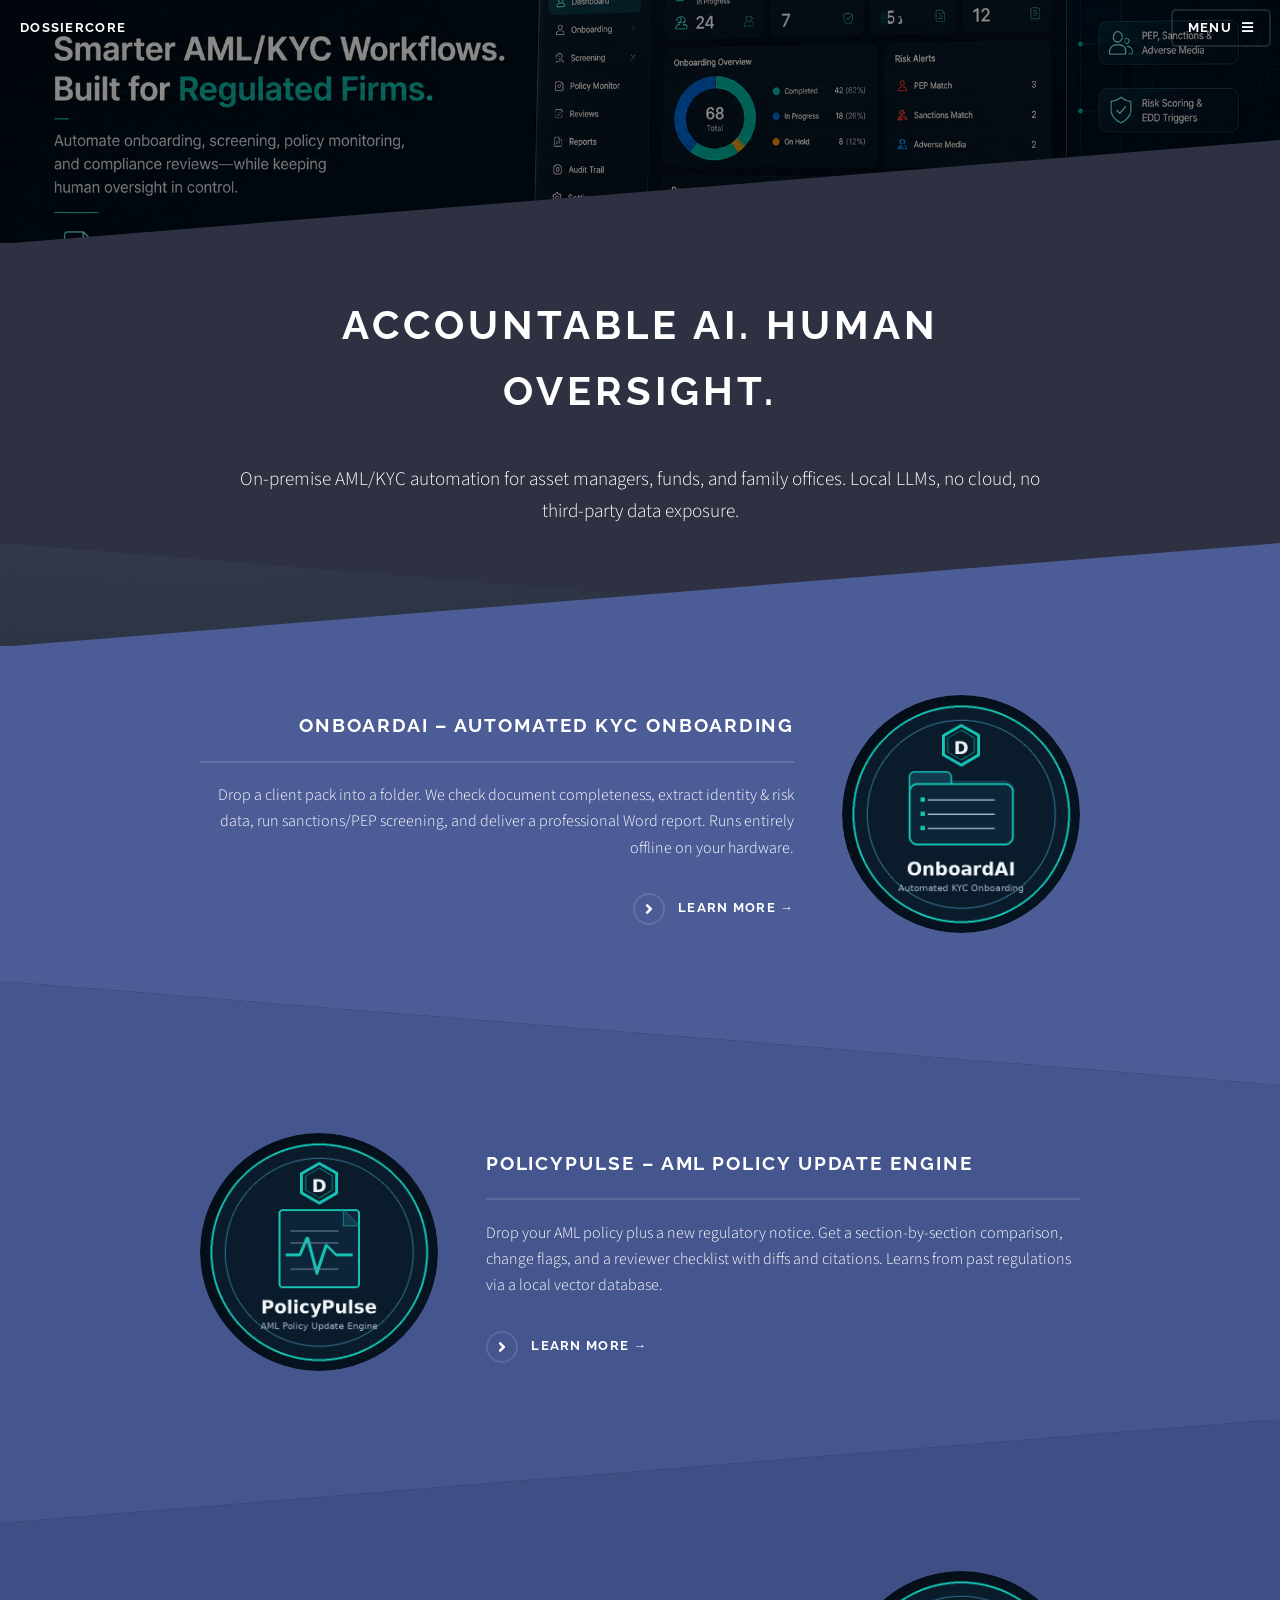
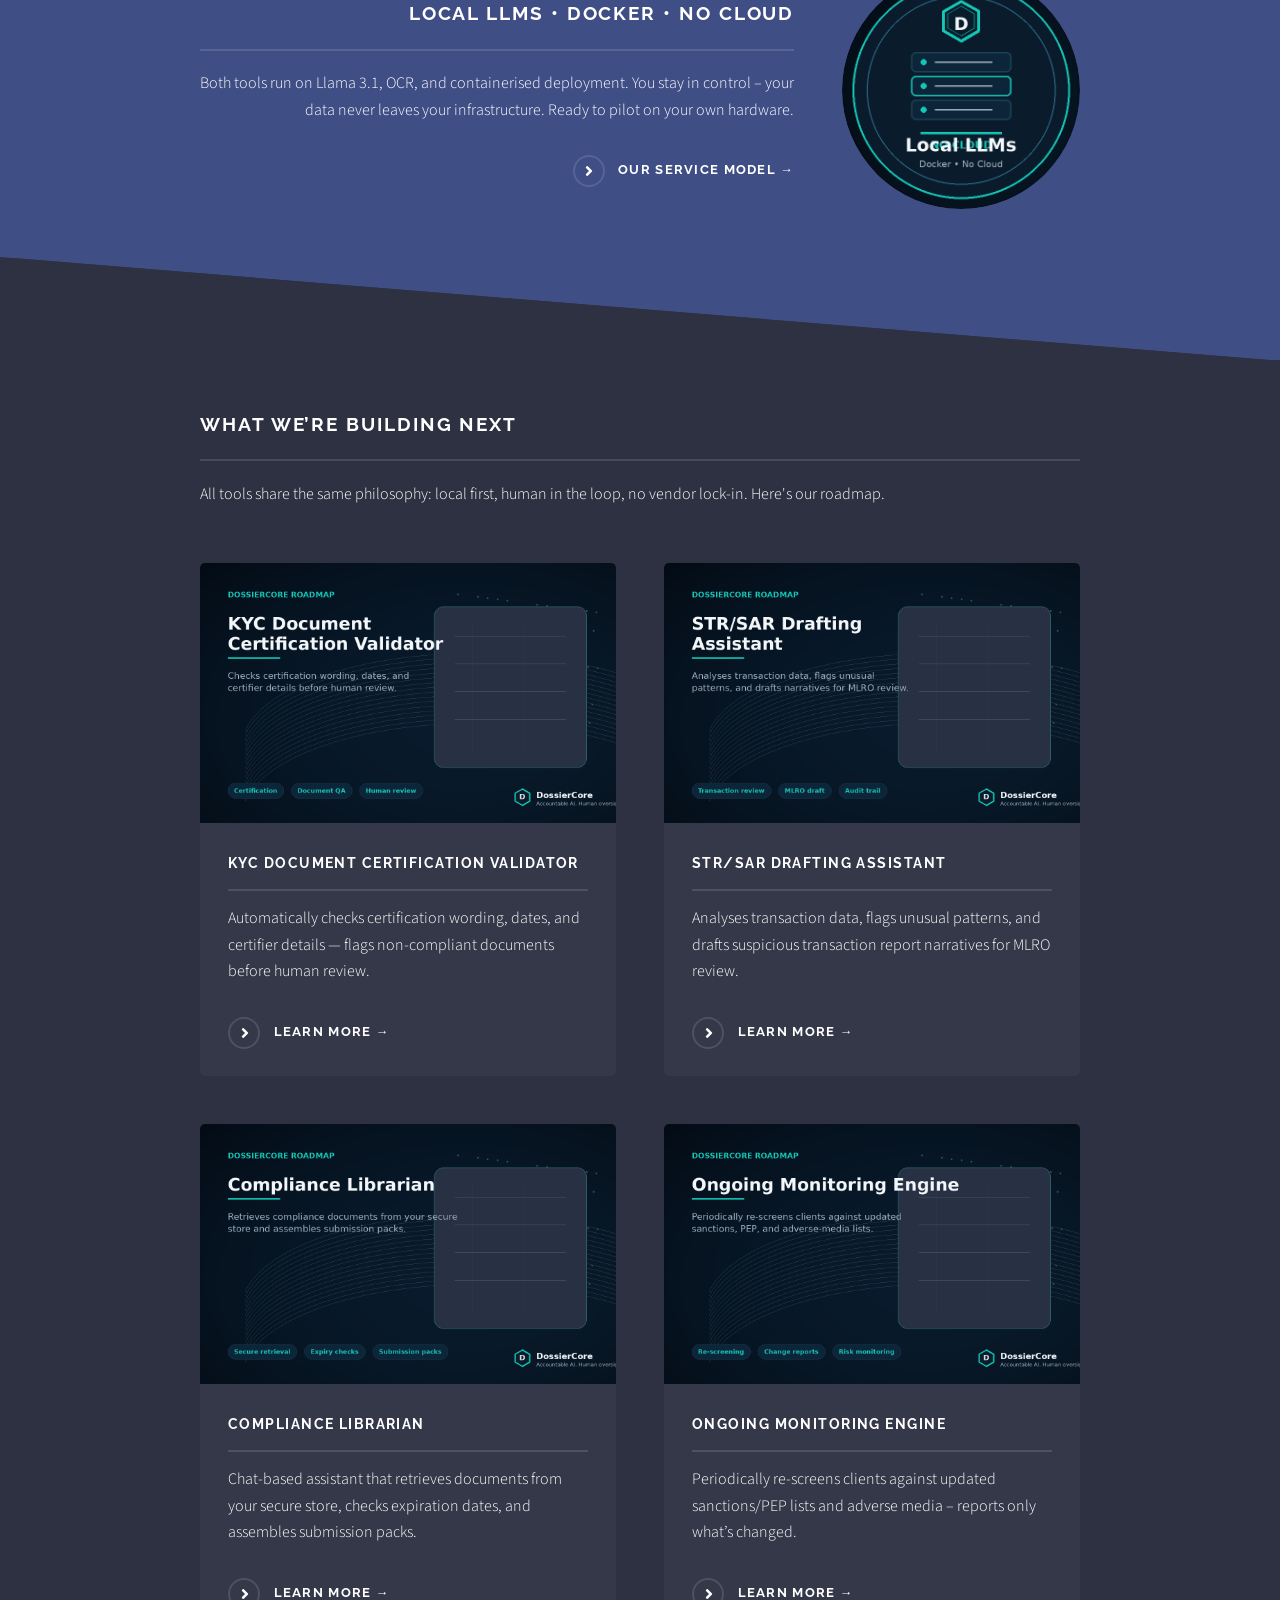
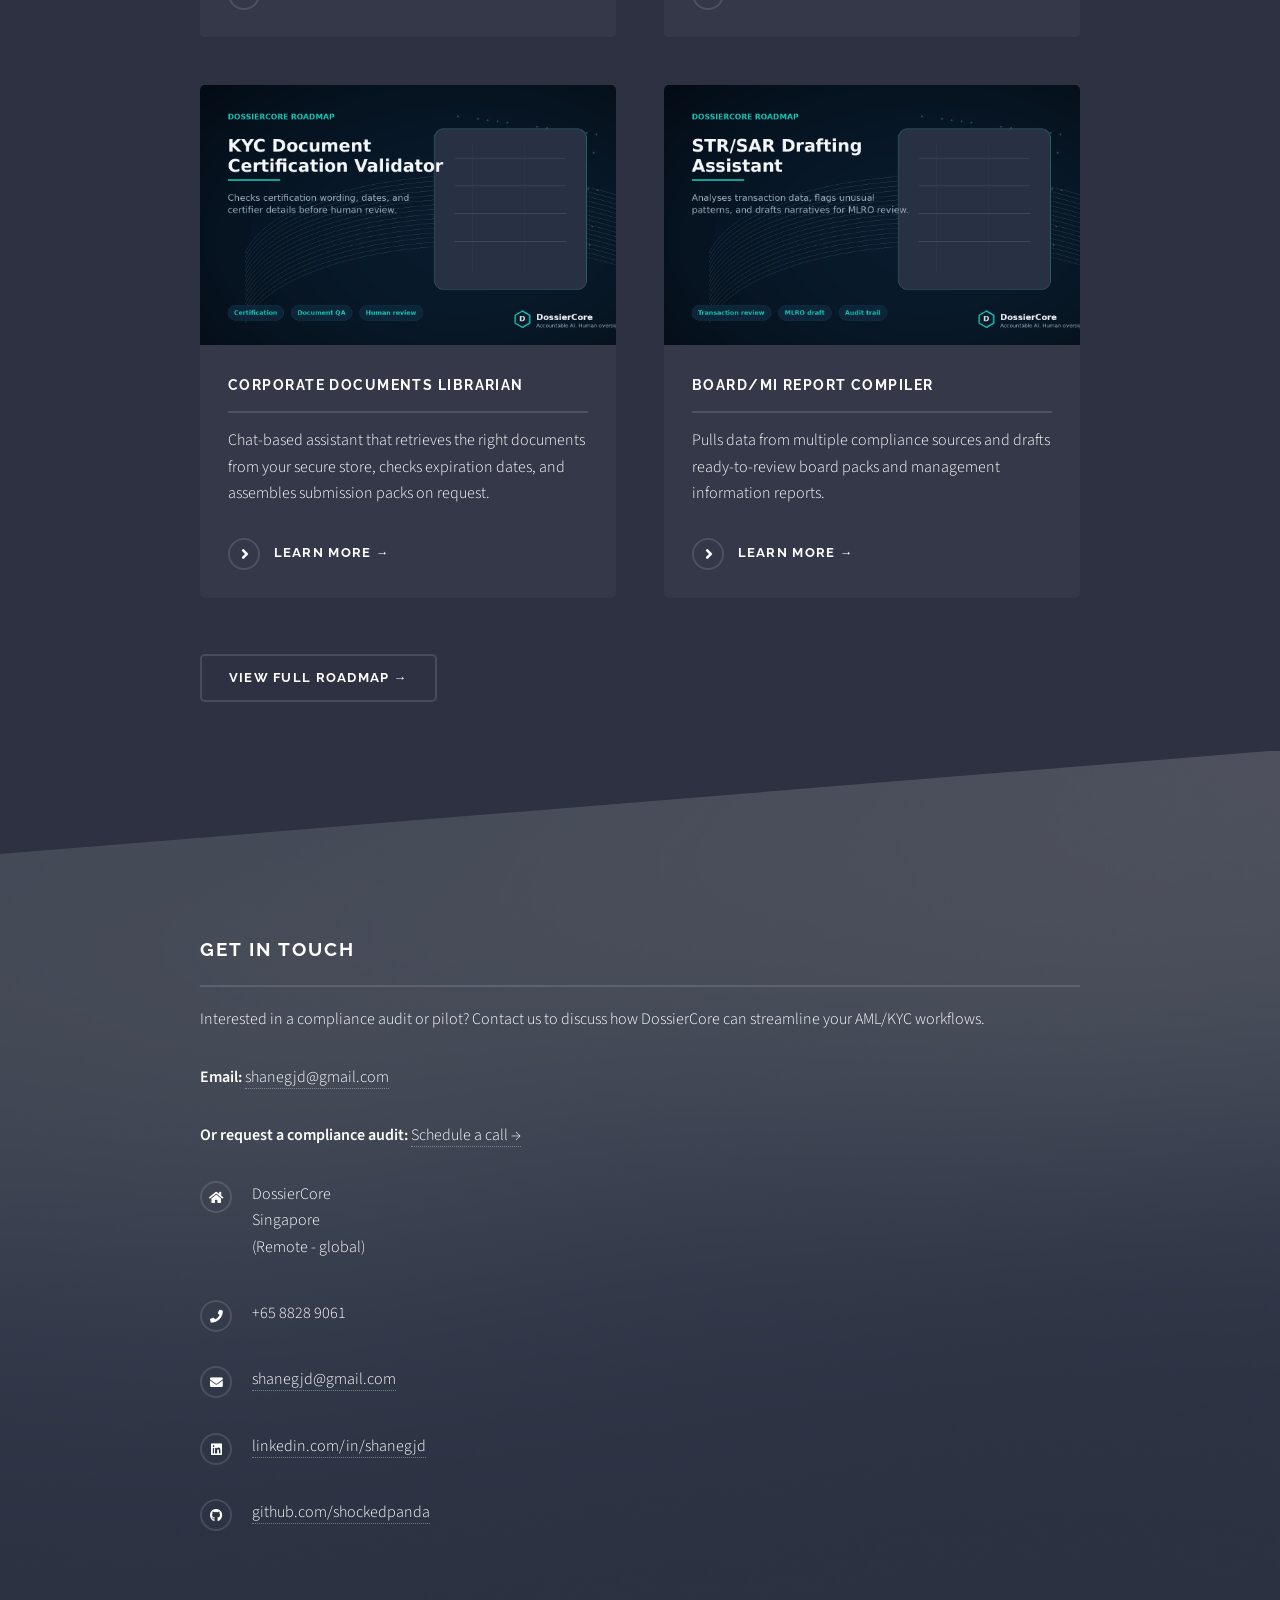
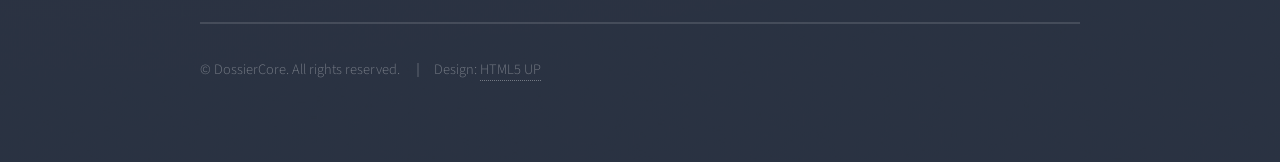
==== commit 02a4bf55: "Final site updates: hero banner layout, services descriptions, UI note for PolicyPulse" ====
--- a/index.html
+++ b/index.html
@@ -28,16 +28,20 @@
             </div>
         </nav>
 
-        <!-- Banner -->
+        <!-- Banner (image only, no text) -->
         <section id="banner">
-            <div class="inner">
-                <div class="logo"><span class="icon fa-shield-alt"></span></div>
-                <h2>Accountable AI. Human oversight.</h2>
-                <p>On‑premise AML/KYC automation for asset managers, funds, and family offices. Local LLMs, no cloud, no third‑party data exposure. <a href="http://html5up.net">(Template by HTML5 UP)</a></p>
+            <!-- No inner text – just background image -->
+        </section>
+
+        <!-- Title & subtitle section (new) -->
+        <section id="intro-text" class="wrapper style1">
+            <div class="inner" style="text-align: center; padding: 3em 0 1em 0;">
+                <h2 style="font-size: 2.5em;">Accountable AI. Human oversight.</h2>
+                <p style="font-size: 1.2em; max-width: 800px; margin: 0 auto;">On‑premise AML/KYC automation for asset managers, funds, and family offices. Local LLMs, no cloud, no third‑party data exposure.</p>
             </div>
         </section>
 
-        <!-- Wrapper -->
+        <!-- Spotlight sections (unchanged) -->
         <section id="wrapper">
             <!-- One -->
             <section id="one" class="wrapper spotlight style1">
@@ -75,7 +79,7 @@
                 </div>
             </section>
 
-            <!-- Four -->
+            <!-- Four (roadmap preview) -->
             <section id="four" class="wrapper alt style1">
                 <div class="inner">
                     <h2 class="major">What we’re building next</h2>
@@ -106,13 +110,13 @@
                             <a href="services.html#ongoing-monitoring" class="special">Learn more →</a>
                         </article>
                         <article>
-                            <a href="#" class="image"><img src="images/pic08.jpg" alt="Corporate Documents Librarian" /></a>
+                            <a href="#" class="image"><img src="images/pic04.jpg" alt="Corporate Documents Librarian" /></a>
                             <h3 class="major">Corporate Documents Librarian</h3>
                             <p>Chat‑based assistant that retrieves the right documents from your secure store, checks expiration dates, and assembles submission packs on request.</p>
                             <a href="services.html#corporate-librarian" class="special">Learn more →</a>
                         </article>
                         <article>
-                            <a href="#" class="image"><img src="images/pic09.jpg" alt="Board/MI Report Compiler" /></a>
+                            <a href="#" class="image"><img src="images/pic05.jpg" alt="Board/MI Report Compiler" /></a>
                             <h3 class="major">Board/MI Report Compiler</h3>
                             <p>Pulls data from multiple compliance sources and drafts ready‑to‑review board packs and management information reports.</p>
                             <a href="services.html#board-reports" class="special">Learn more →</a>
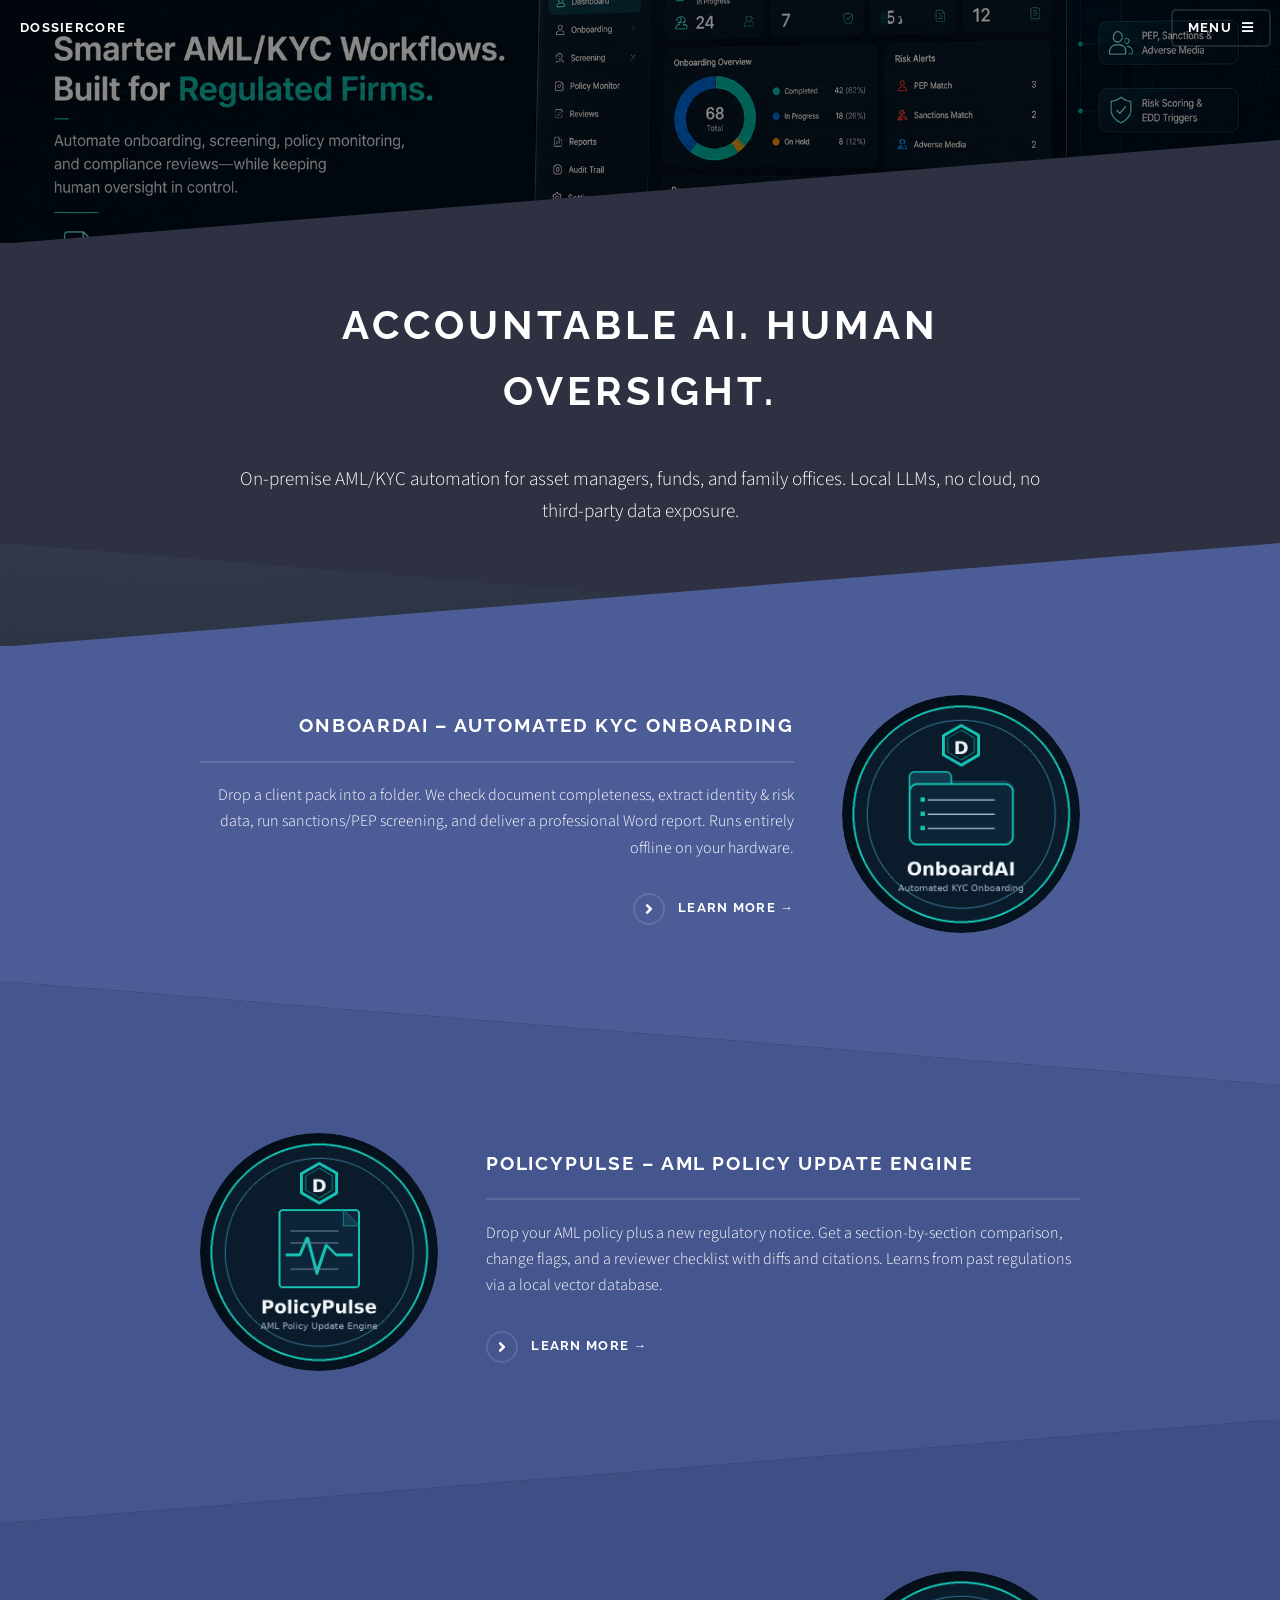
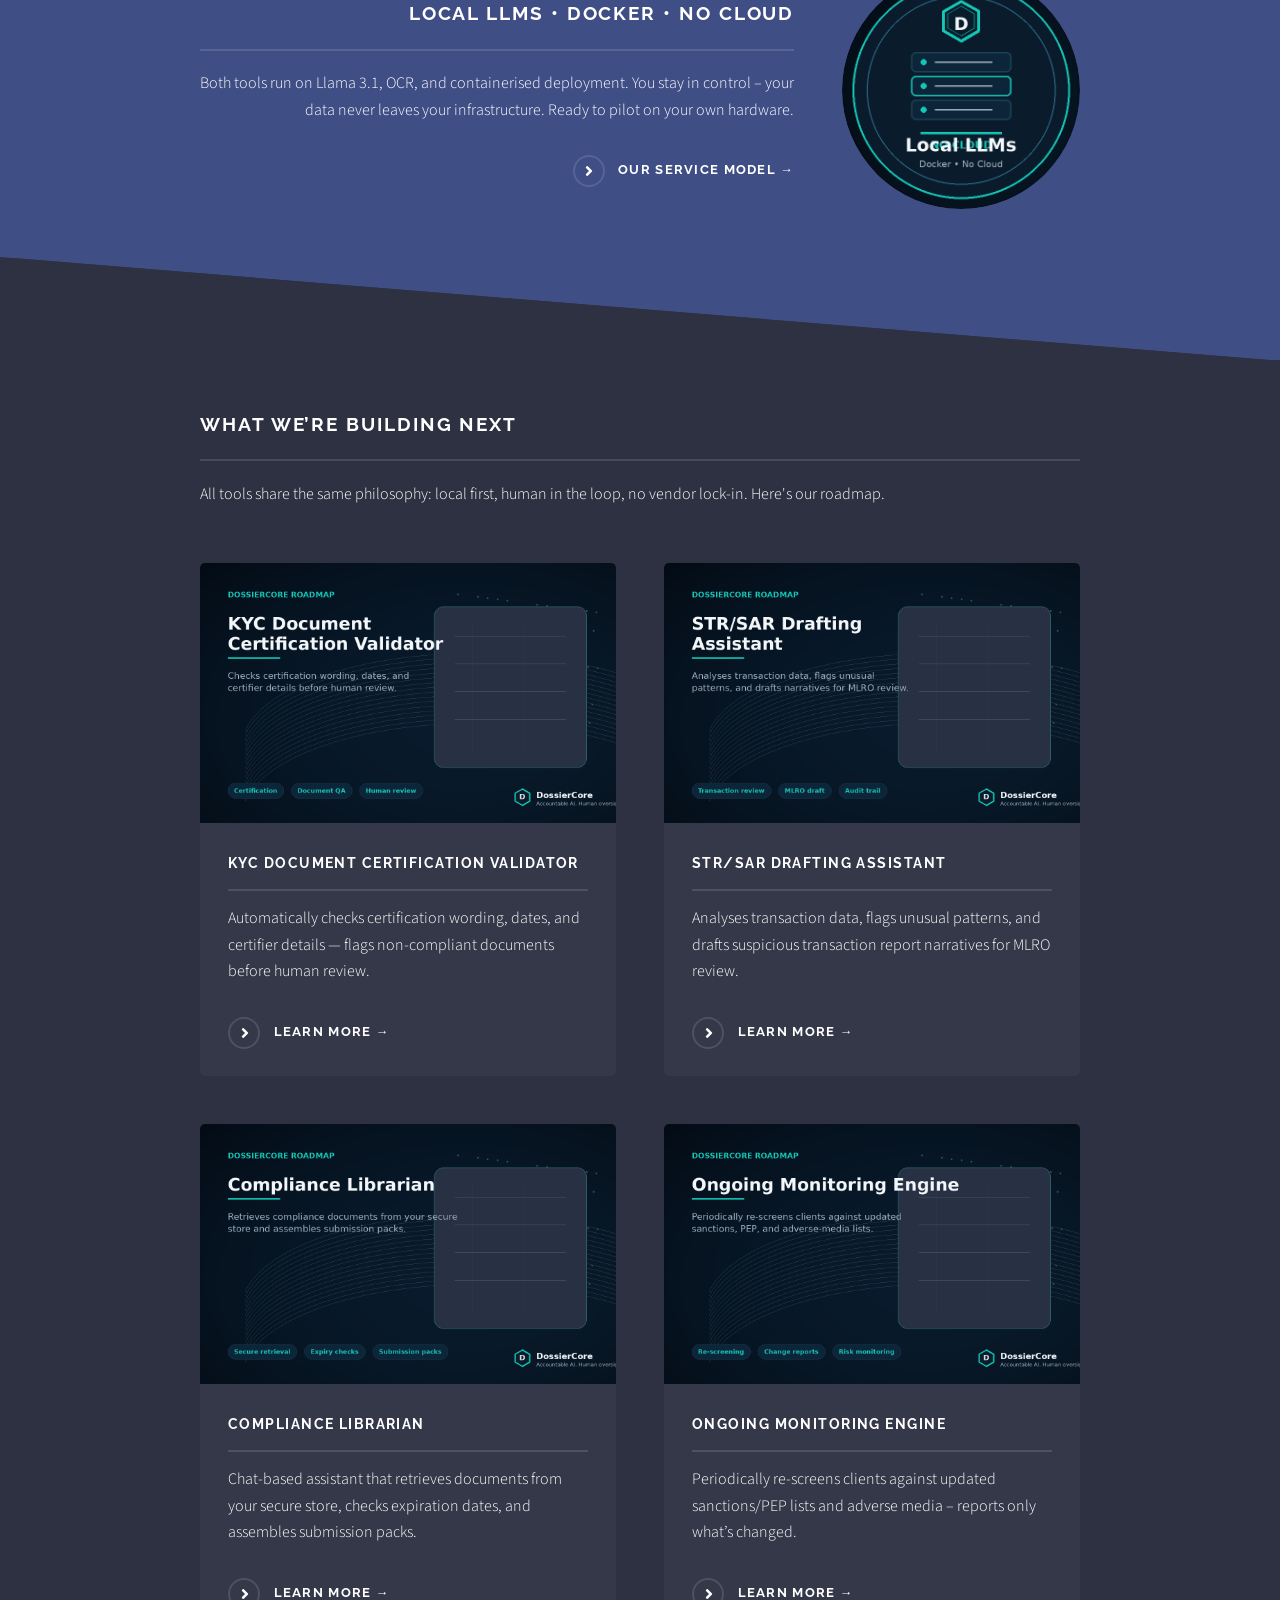
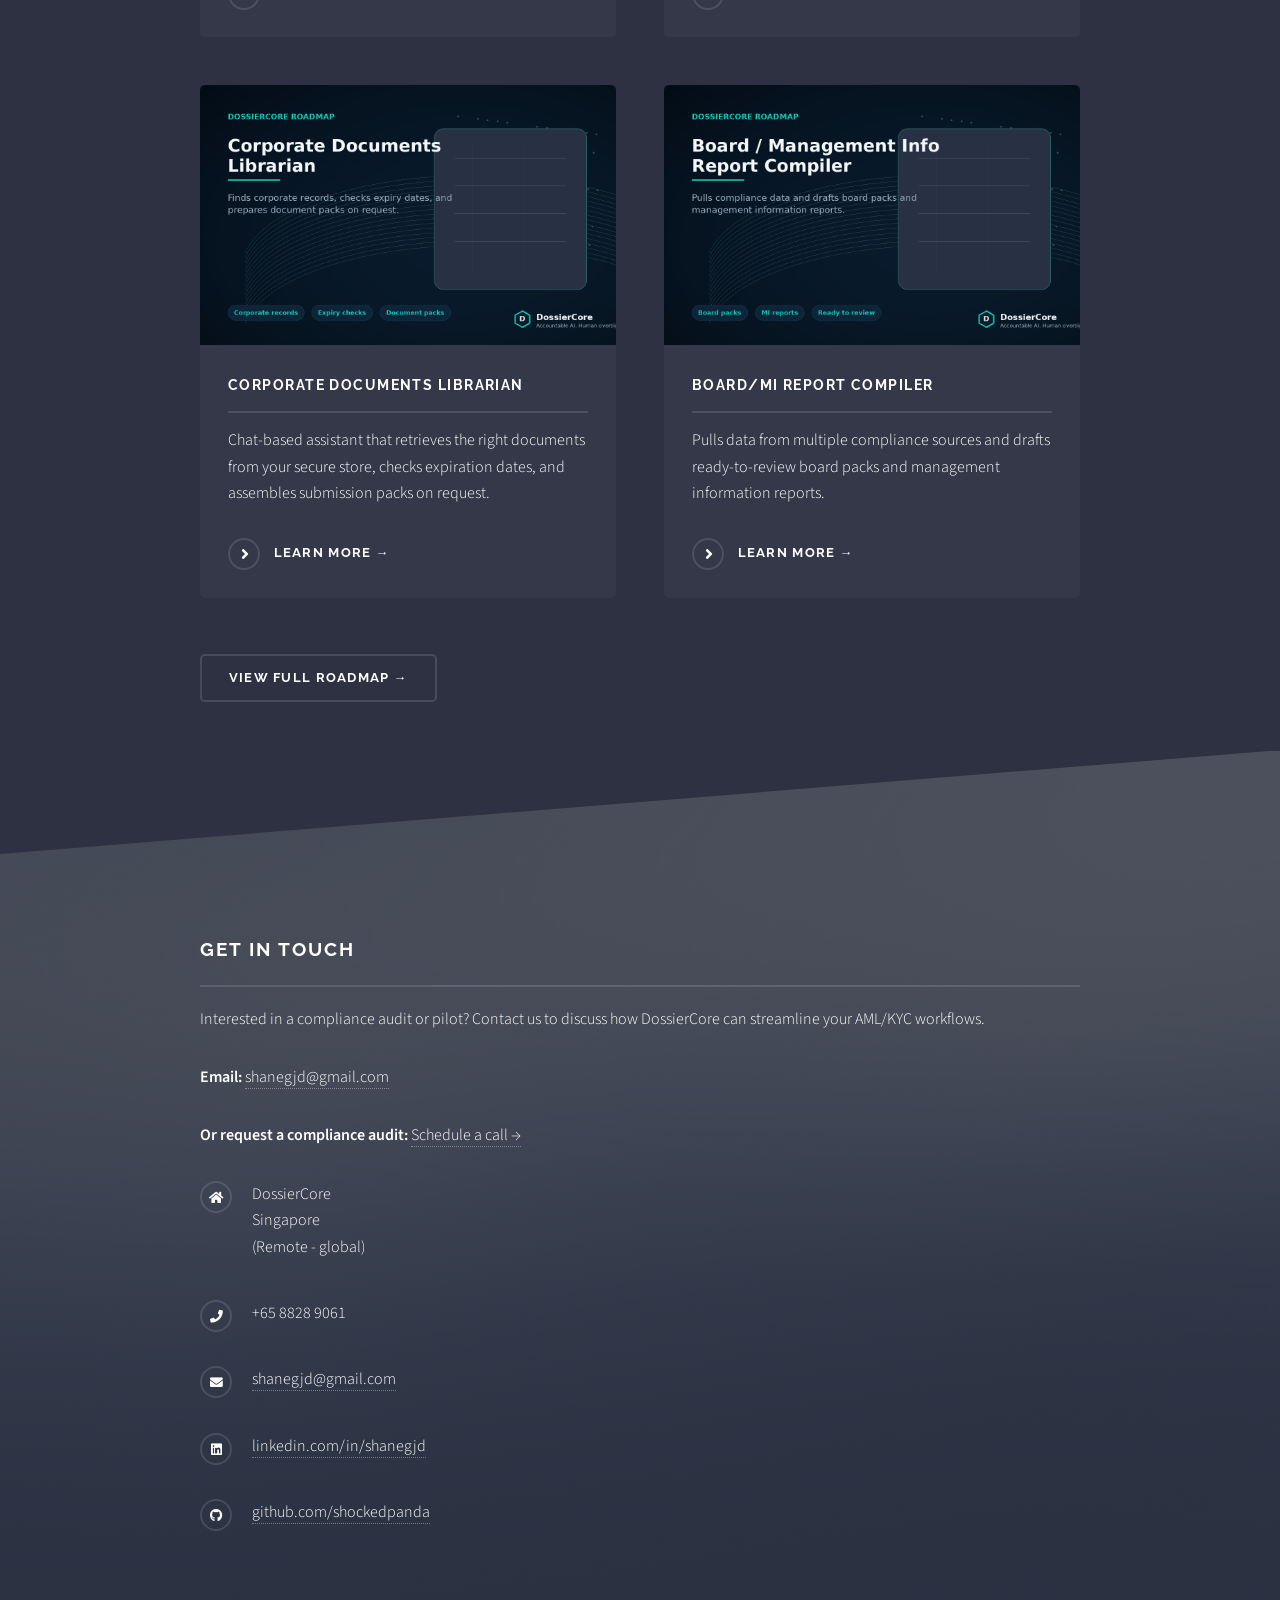
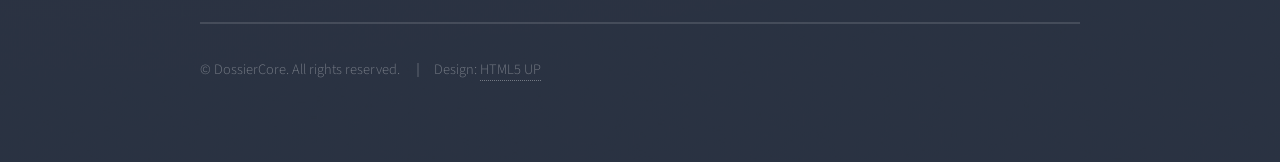
==== commit 60ba0850: "Update index.html" ====
--- a/index.html
+++ b/index.html
@@ -110,13 +110,13 @@
                             <a href="services.html#ongoing-monitoring" class="special">Learn more →</a>
                         </article>
                         <article>
-                            <a href="#" class="image"><img src="images/pic04.jpg" alt="Corporate Documents Librarian" /></a>
+                            <a href="#" class="image"><img src="images/pic08.jpg" alt="Corporate Documents Librarian" /></a>
                             <h3 class="major">Corporate Documents Librarian</h3>
                             <p>Chat‑based assistant that retrieves the right documents from your secure store, checks expiration dates, and assembles submission packs on request.</p>
                             <a href="services.html#corporate-librarian" class="special">Learn more →</a>
                         </article>
                         <article>
-                            <a href="#" class="image"><img src="images/pic05.jpg" alt="Board/MI Report Compiler" /></a>
+                            <a href="#" class="image"><img src="images/pic09.jpg" alt="Board/MI Report Compiler" /></a>
                             <h3 class="major">Board/MI Report Compiler</h3>
                             <p>Pulls data from multiple compliance sources and drafts ready‑to‑review board packs and management information reports.</p>
                             <a href="services.html#board-reports" class="special">Learn more →</a>
@@ -158,4 +158,4 @@
     <script src="assets/js/util.js"></script>
     <script src="assets/js/main.js"></script>
 </body>
-</html>+</html>
